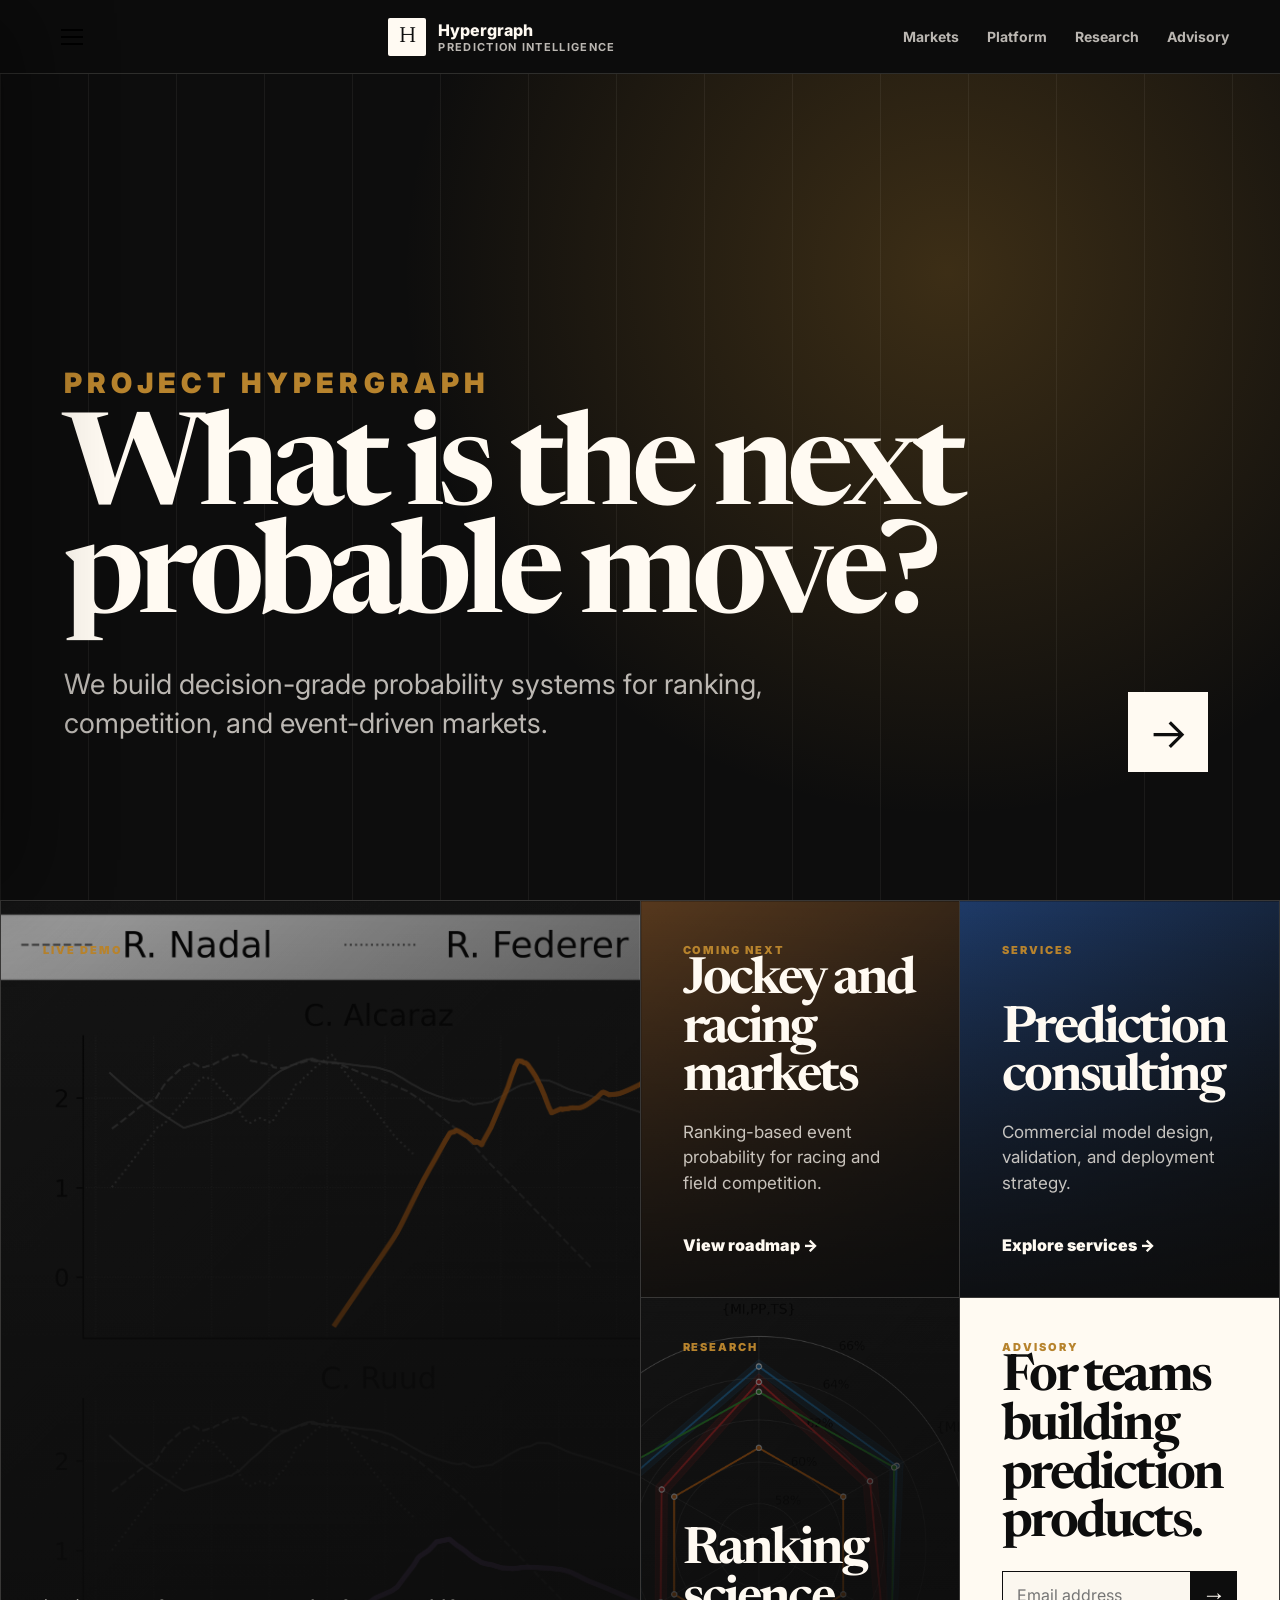
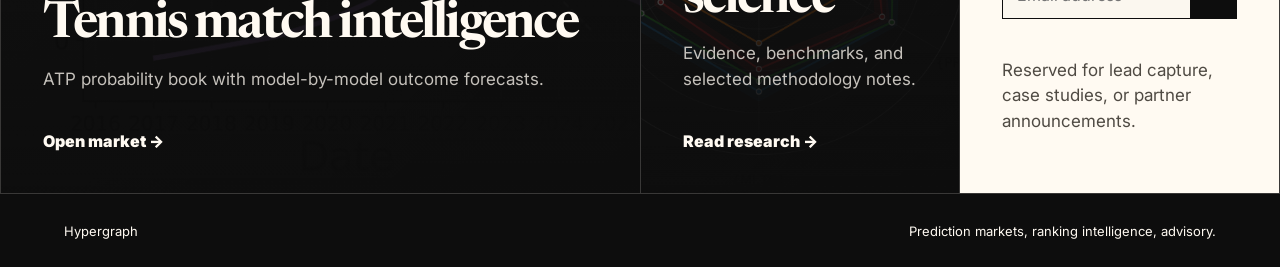
==== docs/index.html @ 3048e762 "Restructure homepage around market modules Move tennis predictions to a dedicated subpage, add a McK" ====
<!doctype html>
<html lang="en">
<head>
  <meta charset="utf-8">
  <meta name="viewport" content="width=device-width, initial-scale=1">
  <title>Hypergraph | Prediction Markets Intelligence</title>
  <meta name="description" content="Hypergraph builds probability engines for sports, markets, and advisory products.">
  <link rel="preconnect" href="https://fonts.googleapis.com">
  <link rel="preconnect" href="https://fonts.gstatic.com" crossorigin>
  <link href="https://fonts.googleapis.com/css2?family=Inter:wght@400;500;600;700;800&family=Newsreader:opsz,wght@6..72,500;6..72,650&display=swap" rel="stylesheet">
  <link rel="stylesheet" href="styles.css">
</head>
<body class="home-page">
  <header class="topbar dark">
    <button class="menu-toggle" type="button" aria-label="Open navigation" aria-controls="site-drawer" aria-expanded="false">
      <span></span><span></span><span></span>
    </button>
    <a class="brand" href="index.html" aria-label="Hypergraph home">
      <span class="brand-mark">H</span>
      <span>
        <strong>Hypergraph</strong>
        <small>Prediction intelligence</small>
      </span>
    </a>
    <nav class="topnav" aria-label="Primary">
      <a href="tennis.html">Markets</a>
      <a href="platform.html">Platform</a>
      <a href="research.html">Research</a>
      <a href="#advisory">Advisory</a>
    </nav>
  </header>

  <div class="drawer-backdrop" data-close-drawer></div>
  <aside class="site-drawer" id="site-drawer" aria-label="Navigation drawer">
    <div class="drawer-head">
      <strong>Hypergraph</strong>
      <button type="button" data-close-drawer aria-label="Close navigation">Close</button>
    </div>
    <a href="index.html">Home</a>
    <a href="tennis.html">Tennis market</a>
    <a href="platform.html">Platform</a>
    <a href="research.html">Research</a>
    <a href="#advisory">Consulting services</a>
  </aside>

  <main>
    <section class="home-hero">
      <div class="home-hero-copy">
        <p class="eyebrow">Project Hypergraph</p>
        <h1>What is the next probable move?</h1>
        <p>
          We build decision-grade probability systems for ranking, competition,
          and event-driven markets.
        </p>
      </div>
      <a class="hero-arrow" href="#markets" aria-label="Explore markets">→</a>
    </section>

    <section class="market-board" id="markets" aria-label="Prediction market modules">
      <a class="market-card large tennis-card" href="tennis.html">
        <span class="card-kicker">Live demo</span>
        <h2>Tennis match intelligence</h2>
        <p>ATP probability book with model-by-model outcome forecasts.</p>
        <span class="card-action">Open market →</span>
      </a>

      <a class="market-card jockey-card" href="platform.html">
        <span class="card-kicker">Coming next</span>
        <h2>Jockey and racing markets</h2>
        <p>Ranking-based event probability for racing and field competition.</p>
        <span class="card-action">View roadmap →</span>
      </a>

      <a class="market-card advisory-card" href="#advisory">
        <span class="card-kicker">Services</span>
        <h2>Prediction consulting</h2>
        <p>Commercial model design, validation, and deployment strategy.</p>
        <span class="card-action">Explore services →</span>
      </a>

      <a class="market-card research-card" href="research.html">
        <span class="card-kicker">Research</span>
        <h2>Ranking science</h2>
        <p>Evidence, benchmarks, and selected methodology notes.</p>
        <span class="card-action">Read research →</span>
      </a>

      <article class="market-card subscribe-card" id="advisory">
        <span class="card-kicker">Advisory</span>
        <h2>For teams building prediction products.</h2>
        <form class="subscribe-form">
          <input type="email" placeholder="Email address" aria-label="Email address">
          <button type="button">→</button>
        </form>
        <p>Reserved for lead capture, case studies, or partner announcements.</p>
      </article>
    </section>
  </main>

  <footer class="footer dark">
    <span>Hypergraph</span>
    <span>Prediction markets, ranking intelligence, advisory.</span>
  </footer>
  <script src="site.js"></script>
</body>
</html>
---- docs/styles.css ----
:root {
  --black: #0d0d0d;
  --ink: #1d1d1b;
  --body: #4f4a43;
  --muted: #777067;
  --line: rgba(13, 13, 13, 0.13);
  --paper: #f4efe7;
  --paper-2: #ebe2d5;
  --white: #fffaf2;
  --gold: #b7832d;
  --gold-dark: #7c5518;
  --green: #2c6b57;
  --blue: #1f3d6d;
  --red: #8f3f38;
  --shadow: 0 28px 90px rgba(24, 18, 12, 0.14);
}

* { box-sizing: border-box; }

html { scroll-behavior: smooth; }

body {
  margin: 0;
  color: var(--ink);
  background: var(--paper);
  font-family: Inter, system-ui, -apple-system, BlinkMacSystemFont, "Segoe UI", sans-serif;
}

a { color: inherit; text-decoration: none; }

.topbar {
  position: sticky;
  top: 0;
  z-index: 30;
  display: flex;
  align-items: center;
  justify-content: space-between;
  min-height: 74px;
  padding: 0 clamp(22px, 4vw, 72px);
  background: rgba(244, 239, 231, 0.92);
  border-bottom: 1px solid var(--line);
  backdrop-filter: blur(16px);
}

.topbar.dark {
  color: var(--white);
  background: rgba(13, 13, 13, 0.94);
  border-bottom-color: rgba(255, 250, 242, 0.14);
}

.topbar.dark .brand small,
.topbar.dark .topnav {
  color: rgba(255, 250, 242, 0.72);
}

.topbar.dark .brand-mark {
  color: var(--black);
  background: var(--white);
}

.menu-toggle {
  display: inline-grid;
  gap: 5px;
  width: 42px;
  height: 42px;
  place-content: center;
  margin-right: 8px;
  background: transparent;
  border: 0;
  cursor: pointer;
}

.menu-toggle span {
  display: block;
  width: 22px;
  height: 2px;
  background: currentColor;
}

.brand {
  display: flex;
  align-items: center;
  gap: 12px;
}

.brand-mark {
  display: grid;
  width: 38px;
  height: 38px;
  place-items: center;
  color: var(--white);
  background: var(--black);
  font-family: Newsreader, Georgia, serif;
  font-size: 22px;
  border-radius: 2px;
}

.brand strong,
.brand small {
  display: block;
}

.brand strong {
  font-weight: 800;
}

.brand small {
  color: var(--muted);
  font-size: 11px;
  font-weight: 700;
  letter-spacing: 0.12em;
  text-transform: uppercase;
}

.topnav {
  display: flex;
  gap: 28px;
  color: var(--body);
  font-size: 14px;
  font-weight: 700;
}

.topnav a {
  position: relative;
}

.topnav a::after {
  position: absolute;
  left: 0;
  right: 0;
  bottom: -8px;
  height: 2px;
  content: "";
  background: var(--black);
  opacity: 0;
  transform: scaleX(0.6);
  transition: 160ms ease;
}

.topnav a:hover::after {
  opacity: 1;
  transform: scaleX(1);
}

main,
.footer {
  margin-left: 0;
}

.drawer-backdrop {
  position: fixed;
  inset: 0;
  z-index: 38;
  background: rgba(13, 13, 13, 0.46);
  opacity: 0;
  pointer-events: none;
  transition: opacity 180ms ease;
}

.site-drawer {
  position: fixed;
  top: 0;
  left: 0;
  z-index: 39;
  width: min(420px, 88vw);
  height: 100vh;
  padding: 30px;
  color: var(--white);
  background: var(--black);
  transform: translateX(-100%);
  transition: transform 220ms ease;
  box-shadow: 30px 0 80px rgba(0, 0, 0, 0.32);
}

.drawer-open .drawer-backdrop {
  opacity: 1;
  pointer-events: auto;
}

.drawer-open .site-drawer {
  transform: translateX(0);
}

.drawer-head {
  display: flex;
  align-items: center;
  justify-content: space-between;
  margin-bottom: 42px;
}

.drawer-head button {
  color: rgba(255, 250, 242, 0.72);
  background: transparent;
  border: 0;
  font: inherit;
  cursor: pointer;
}

.site-drawer a {
  display: block;
  padding: 18px 0;
  border-top: 1px solid rgba(255, 250, 242, 0.16);
  font-family: Newsreader, Georgia, serif;
  font-size: 34px;
  line-height: 1;
  letter-spacing: -0.04em;
}

.site-drawer a:hover {
  color: var(--gold);
}

.home-page {
  background: var(--black);
}

.home-page main,
.home-page .footer {
  color: var(--white);
  background: var(--black);
}

.home-hero {
  min-height: calc(100vh - 74px);
  display: grid;
  grid-template-columns: minmax(0, 1fr) 88px;
  align-items: end;
  gap: 28px;
  padding: clamp(72px, 10vw, 150px) clamp(22px, 5vw, 84px);
  background:
    linear-gradient(90deg, rgba(255, 250, 242, 0.06) 1px, transparent 1px) 0 0 / 88px 88px,
    radial-gradient(circle at 74% 24%, rgba(183, 131, 45, 0.28), transparent 34rem),
    var(--black);
}

.home-hero h1 {
  max-width: 1060px;
  color: var(--white);
}

.home-hero p {
  max-width: 720px;
  color: rgba(255, 250, 242, 0.72);
  font-size: clamp(19px, 2.2vw, 28px);
  line-height: 1.42;
}

.home-hero .eyebrow {
  color: var(--gold);
}

.hero-arrow {
  display: grid;
  width: 80px;
  height: 80px;
  place-items: center;
  align-self: end;
  color: var(--black);
  background: var(--white);
  font-size: 42px;
  transition: transform 180ms ease, background 180ms ease;
}

.hero-arrow:hover {
  background: var(--gold);
  transform: translateY(-6px);
}

.market-board {
  display: grid;
  grid-template-columns: repeat(4, minmax(0, 1fr));
  grid-auto-rows: minmax(310px, auto);
  gap: 1px;
  padding: 1px;
  background: rgba(255, 250, 242, 0.18);
}

.market-card {
  position: relative;
  overflow: hidden;
  display: flex;
  min-height: 310px;
  flex-direction: column;
  justify-content: flex-end;
  padding: clamp(24px, 4vw, 42px);
  color: var(--white);
  background: #171717;
  transition: transform 220ms ease, filter 220ms ease;
}

.market-card::before {
  position: absolute;
  inset: 0;
  content: "";
  background:
    linear-gradient(180deg, rgba(13, 13, 13, 0.06), rgba(13, 13, 13, 0.86)),
    var(--card-image, linear-gradient(135deg, #2a2825, #0d0d0d));
  background-size: cover;
  background-position: center;
  transform: scale(1);
  transition: transform 420ms ease;
}

.market-card::after {
  position: absolute;
  inset: 18px;
  content: "";
  border: 1px solid rgba(255, 250, 242, 0);
  transition: border-color 180ms ease;
}

.market-card:hover::before {
  transform: scale(1.06);
}

.market-card:hover::after {
  border-color: rgba(255, 250, 242, 0.48);
}

.market-card > * {
  position: relative;
  z-index: 1;
}

.market-card.large {
  grid-column: span 2;
  grid-row: span 2;
}

.tennis-card {
  --card-image: linear-gradient(135deg, rgba(13, 13, 13, 0.2), rgba(13, 13, 13, 0.88)), url("assets/timeline_deep_grid_2x3.png");
}

.jockey-card {
  --card-image: linear-gradient(135deg, #5b3b1e, #101010);
}

.advisory-card {
  --card-image: linear-gradient(135deg, #1f3d6d, #0d0d0d);
}

.research-card {
  --card-image: linear-gradient(135deg, rgba(13, 13, 13, 0.35), rgba(13, 13, 13, 0.9)), url("assets/test_win_rate_radar_style2.png");
}

.subscribe-card {
  background: var(--white);
  color: var(--black);
}

.subscribe-card::before,
.subscribe-card::after {
  display: none;
}

.card-kicker {
  margin-bottom: auto;
  color: var(--gold);
  font-size: 11px;
  font-weight: 900;
  letter-spacing: 0.18em;
  text-transform: uppercase;
}

.market-card h2 {
  color: currentColor;
  font-size: clamp(34px, 4vw, 70px);
}

.market-card p {
  max-width: 520px;
  color: rgba(255, 250, 242, 0.76);
  font-size: 17px;
  line-height: 1.5;
}

.subscribe-card p {
  color: var(--body);
}

.card-action {
  margin-top: 22px;
  font-weight: 900;
}

.subscribe-form {
  display: flex;
  margin: 22px 0;
}

.subscribe-form input {
  border-color: var(--black);
}

.subscribe-form button {
  width: 56px;
  color: var(--white);
  background: var(--black);
  border: 0;
  font-size: 24px;
}

.hero,
.section,
.feature-band {
  padding: clamp(64px, 8vw, 118px) clamp(22px, 5vw, 84px);
}

.hero {
  min-height: calc(100vh - 74px);
  display: grid;
  grid-template-columns: minmax(0, 1.15fr) minmax(360px, 0.55fr);
  align-items: end;
  gap: clamp(36px, 6vw, 94px);
  background:
    linear-gradient(90deg, rgba(13, 13, 13, 0.03) 1px, transparent 1px) 0 0 / 72px 72px,
    radial-gradient(circle at 70% 20%, rgba(183, 131, 45, 0.16), transparent 32rem);
}

.eyebrow {
  margin: 0 0 18px;
  color: var(--gold-dark);
  font-size: 11px;
  font-weight: 900;
  letter-spacing: 0.18em;
  text-transform: uppercase;
}

h1,
h2 {
  margin: 0;
  color: var(--black);
  font-family: Newsreader, Georgia, serif;
  font-weight: 650;
  letter-spacing: -0.055em;
}

h1 {
  max-width: 1040px;
  font-size: clamp(60px, 10vw, 148px);
  line-height: 0.84;
}

h2 {
  max-width: 920px;
  font-size: clamp(38px, 5.4vw, 78px);
  line-height: 0.95;
}

.hero-lede,
.section-heading p,
.platform-grid p,
figcaption {
  color: var(--body);
  font-size: 17px;
  line-height: 1.6;
}

.hero-lede {
  max-width: 690px;
  margin: 30px 0 0;
  font-size: clamp(18px, 2vw, 24px);
}

.hero-metrics {
  display: grid;
  gap: 12px;
  align-self: stretch;
  align-content: end;
}

.hero-metrics article {
  padding: 26px;
  background: var(--black);
  color: var(--white);
  box-shadow: var(--shadow);
}

.hero-metrics article:nth-child(2) {
  background: #2a2825;
}

.hero-metrics article:nth-child(3) {
  background: var(--gold-dark);
}

.hero-metrics span {
  display: block;
  font-size: clamp(42px, 5vw, 74px);
  font-weight: 900;
  letter-spacing: -0.08em;
}

.hero-metrics small {
  color: rgba(255, 250, 242, 0.78);
  font-size: 12px;
  font-weight: 800;
  letter-spacing: 0.1em;
  text-transform: uppercase;
}

.feature-band {
  display: grid;
  grid-template-columns: minmax(300px, 0.8fr) 1.2fr;
  gap: 32px;
  background: var(--black);
  color: var(--white);
}

.feature-band h2,
.feature-band .eyebrow {
  color: var(--white);
}

.brief-grid {
  display: grid;
  grid-template-columns: repeat(3, 1fr);
  gap: 1px;
  background: rgba(255, 250, 242, 0.2);
}

.brief-grid article {
  min-height: 210px;
  padding: 28px;
  background: var(--black);
}

.brief-grid strong,
.brief-grid span {
  display: block;
}

.brief-grid strong {
  margin-bottom: 42px;
  font-size: 22px;
}

.brief-grid span {
  color: rgba(255, 250, 242, 0.72);
  line-height: 1.55;
}

.section-heading {
  margin-bottom: 34px;
}

.section-heading.split {
  display: grid;
  grid-template-columns: minmax(0, 1fr) minmax(280px, 0.44fr);
  gap: 34px;
  align-items: end;
}

.match-book {
  background: var(--paper);
}

.lab-controls {
  display: grid;
  grid-template-columns: minmax(260px, 1fr) 180px 230px;
  gap: 12px;
  margin-bottom: 24px;
  padding: 18px;
  background: var(--white);
  border: 1px solid var(--line);
  box-shadow: 0 18px 60px rgba(24, 18, 12, 0.08);
}

.lab-controls label {
  display: grid;
  gap: 7px;
  color: var(--muted);
  font-size: 11px;
  font-weight: 900;
  letter-spacing: 0.12em;
  text-transform: uppercase;
}

input,
select {
  width: 100%;
  height: 48px;
  padding: 0 14px;
  color: var(--ink);
  background: #fbf7ef;
  border: 1px solid var(--line);
  border-radius: 0;
  font: inherit;
}

.highlight-strip {
  display: grid;
  grid-template-columns: repeat(3, 1fr);
  gap: 14px;
  margin-bottom: 18px;
}

.highlight-card {
  min-height: 184px;
  padding: 22px;
  background: var(--black);
  color: var(--white);
}

.highlight-card small {
  color: rgba(255, 250, 242, 0.64);
}

.highlight-card h3 {
  margin: 14px 0 22px;
  font-size: 24px;
  line-height: 1.05;
}

.prediction-list {
  display: grid;
  grid-template-columns: repeat(2, minmax(0, 1fr));
  gap: 16px;
}

.match-card {
  padding: 22px;
  background: var(--white);
  border: 1px solid var(--line);
  box-shadow: 0 20px 60px rgba(24, 18, 12, 0.08);
}

.match-topline {
  display: grid;
  grid-template-columns: 1fr minmax(180px, 0.48fr);
  gap: 20px;
  margin-bottom: 22px;
}

.match-meta {
  color: var(--muted);
  font-size: 11px;
  font-weight: 900;
  letter-spacing: 0.08em;
  line-height: 1.35;
  text-transform: uppercase;
}

.players {
  display: grid;
  gap: 8px;
  margin-top: 8px;
  font-size: 24px;
  font-weight: 900;
  line-height: 1.05;
}

.winner {
  color: var(--green);
}

.model-probs {
  display: grid;
  gap: 16px;
}

.forecast-row {
  display: grid;
  grid-template-columns: 56px minmax(0, 1fr) 58px 64px;
  gap: 12px;
  align-items: center;
}

.model-name {
  color: var(--black);
  font-size: 13px;
  font-weight: 900;
}

.forecast-main {
  min-width: 0;
}

.forecast-pick {
  display: flex;
  justify-content: space-between;
  gap: 10px;
  margin-bottom: 7px;
  font-size: 12px;
  font-weight: 900;
}

.forecast-pick span:last-child {
  color: var(--muted);
}

.prob-track {
  position: relative;
  height: 18px;
  overflow: hidden;
  background: rgba(13, 13, 13, 0.09);
}

.prob-track::after {
  position: absolute;
  inset: 0;
  left: 50%;
  width: 1px;
  content: "";
  background: rgba(13, 13, 13, 0.25);
}

.prob-fill {
  display: block;
  height: 100%;
  background: var(--model-color, var(--gold));
}

.prob-value {
  color: var(--black);
  font-size: 15px;
  font-weight: 900;
  text-align: right;
}

.correctness {
  display: inline-flex;
  justify-content: center;
  padding: 7px 9px;
  color: var(--green);
  background: rgba(44, 107, 87, 0.12);
  font-size: 11px;
  font-weight: 900;
  text-transform: uppercase;
}

.correctness.miss {
  color: var(--red);
  background: rgba(143, 63, 56, 0.12);
}

.match-note {
  margin: 16px 0 0;
  color: var(--muted);
  font-size: 14px;
}

.benchmarks {
  background: var(--paper-2);
}

.model-cards {
  display: grid;
  grid-template-columns: repeat(3, 1fr);
  gap: 16px;
}

.model-card {
  min-height: 330px;
  padding: 28px;
  background: var(--white);
  border-top: 4px solid var(--model-color, var(--gold));
}

.model-card header {
  display: flex;
  align-items: flex-start;
  justify-content: space-between;
  gap: 18px;
}

.model-card h3 {
  margin: 0 0 10px;
  font-size: 28px;
  letter-spacing: -0.04em;
}

.model-card p {
  margin: 0;
  color: var(--body);
  line-height: 1.55;
}

.rank-badge {
  padding: 7px 10px;
  color: var(--white);
  background: var(--black);
  font-size: 11px;
  font-weight: 900;
}

.metric-stack {
  display: grid;
  gap: 12px;
  margin-top: 26px;
}

.metric-row {
  display: grid;
  grid-template-columns: 96px 1fr 56px;
  gap: 12px;
  align-items: center;
  color: var(--body);
  font-size: 12px;
  font-weight: 800;
}

.bar-track {
  height: 9px;
  overflow: hidden;
  background: rgba(13, 13, 13, 0.1);
}

.bar-fill {
  display: block;
  height: 100%;
  width: 0%;
  background: var(--model-color, var(--gold));
}

.platform {
  display: grid;
  grid-template-columns: minmax(280px, 0.7fr) 1.3fr;
  gap: 36px;
  background: var(--black);
  color: var(--white);
}

.platform h2,
.platform .eyebrow {
  color: var(--white);
}

.platform-grid {
  display: grid;
  grid-template-columns: repeat(3, 1fr);
  gap: 1px;
  background: rgba(255, 250, 242, 0.2);
}

.platform-grid article {
  min-height: 260px;
  padding: 28px;
  background: #171717;
}

.platform-grid span {
  color: var(--gold);
  font-weight: 900;
}

.platform-grid h3 {
  margin: 46px 0 14px;
  font-size: 25px;
}

.platform-grid p {
  color: rgba(255, 250, 242, 0.7);
}

.asset-placeholder {
  background:
    linear-gradient(135deg, rgba(255, 250, 242, 0.08), rgba(183, 131, 45, 0.18)),
    #171717 !important;
  border: 1px dashed rgba(255, 250, 242, 0.28);
}

.research-points {
  display: grid;
  grid-template-columns: repeat(3, 1fr);
  gap: 1px;
  margin: 28px 0;
  background: var(--line);
}

.research-points article {
  padding: 24px;
  background: var(--white);
}

.research-points strong,
.research-points span {
  display: block;
}

.research-points strong {
  font-size: 30px;
  letter-spacing: -0.05em;
}

.research-points span {
  margin-top: 7px;
  color: var(--muted);
  font-size: 13px;
  font-weight: 700;
}

.figure-grid {
  display: grid;
  grid-template-columns: repeat(2, 1fr);
  gap: 18px;
}

figure {
  margin: 0;
  overflow: hidden;
  background: var(--white);
  border: 1px solid var(--line);
}

figure img {
  display: block;
  width: 100%;
  aspect-ratio: 16 / 10;
  object-fit: contain;
  background: white;
}

figcaption {
  padding: 16px 20px 20px;
  font-size: 14px;
}

.footer {
  display: flex;
  justify-content: space-between;
  gap: 20px;
  padding: 28px clamp(22px, 5vw, 84px);
  color: var(--muted);
  border-top: 1px solid var(--line);
  font-size: 13px;
}

.subpage {
  display: grid;
  grid-template-columns: 220px minmax(0, 1fr);
  gap: clamp(28px, 5vw, 72px);
  min-height: calc(100vh - 74px);
  padding: clamp(64px, 8vw, 112px) clamp(22px, 5vw, 84px);
  margin-left: 0;
}

.page-sidebar {
  position: sticky;
  top: 112px;
  align-self: start;
  display: grid;
  gap: 1px;
  background: var(--line);
}

.page-sidebar a {
  padding: 16px 18px;
  background: var(--paper);
  color: var(--body);
  font-size: 12px;
  font-weight: 900;
  letter-spacing: 0.12em;
  text-transform: uppercase;
}

.page-sidebar a:hover {
  color: var(--white);
  background: var(--black);
}

.page-content {
  display: grid;
  gap: 22px;
}

.page-content > section:first-child {
  min-height: 420px;
  display: grid;
  align-content: center;
}

.subsection-card {
  padding: clamp(28px, 5vw, 56px);
  background: var(--white);
  border: 1px solid var(--line);
}

.subsection-card h2 {
  font-size: clamp(32px, 4vw, 58px);
}

.subsection-card p {
  max-width: 720px;
  color: var(--body);
  font-size: 18px;
  line-height: 1.6;
}

@media (max-width: 920px) {
  .hero,
  .home-hero,
  .feature-band,
  .section-heading.split,
  .prediction-list,
  .highlight-strip,
  .model-cards,
  .platform,
  .platform-grid,
  .brief-grid,
  .market-board,
  .research-points,
  .figure-grid {
    grid-template-columns: 1fr;
  }

  .hero {
    min-height: auto;
  }

  .lab-controls {
    grid-template-columns: 1fr;
  }

  .topnav {
    display: none;
  }

  .market-card.large {
    grid-column: auto;
    grid-row: auto;
  }

  .subpage {
    grid-template-columns: 1fr;
  }

  .page-sidebar {
    position: static;
    grid-template-columns: repeat(2, 1fr);
  }
}

@media (max-width: 620px) {
  .hero,
  .section,
  .feature-band {
    padding: 54px 18px;
  }

  h1 {
    font-size: 58px;
  }

  .match-topline,
  .forecast-row {
    grid-template-columns: 1fr;
  }

  .prob-value {
    text-align: left;
  }
}
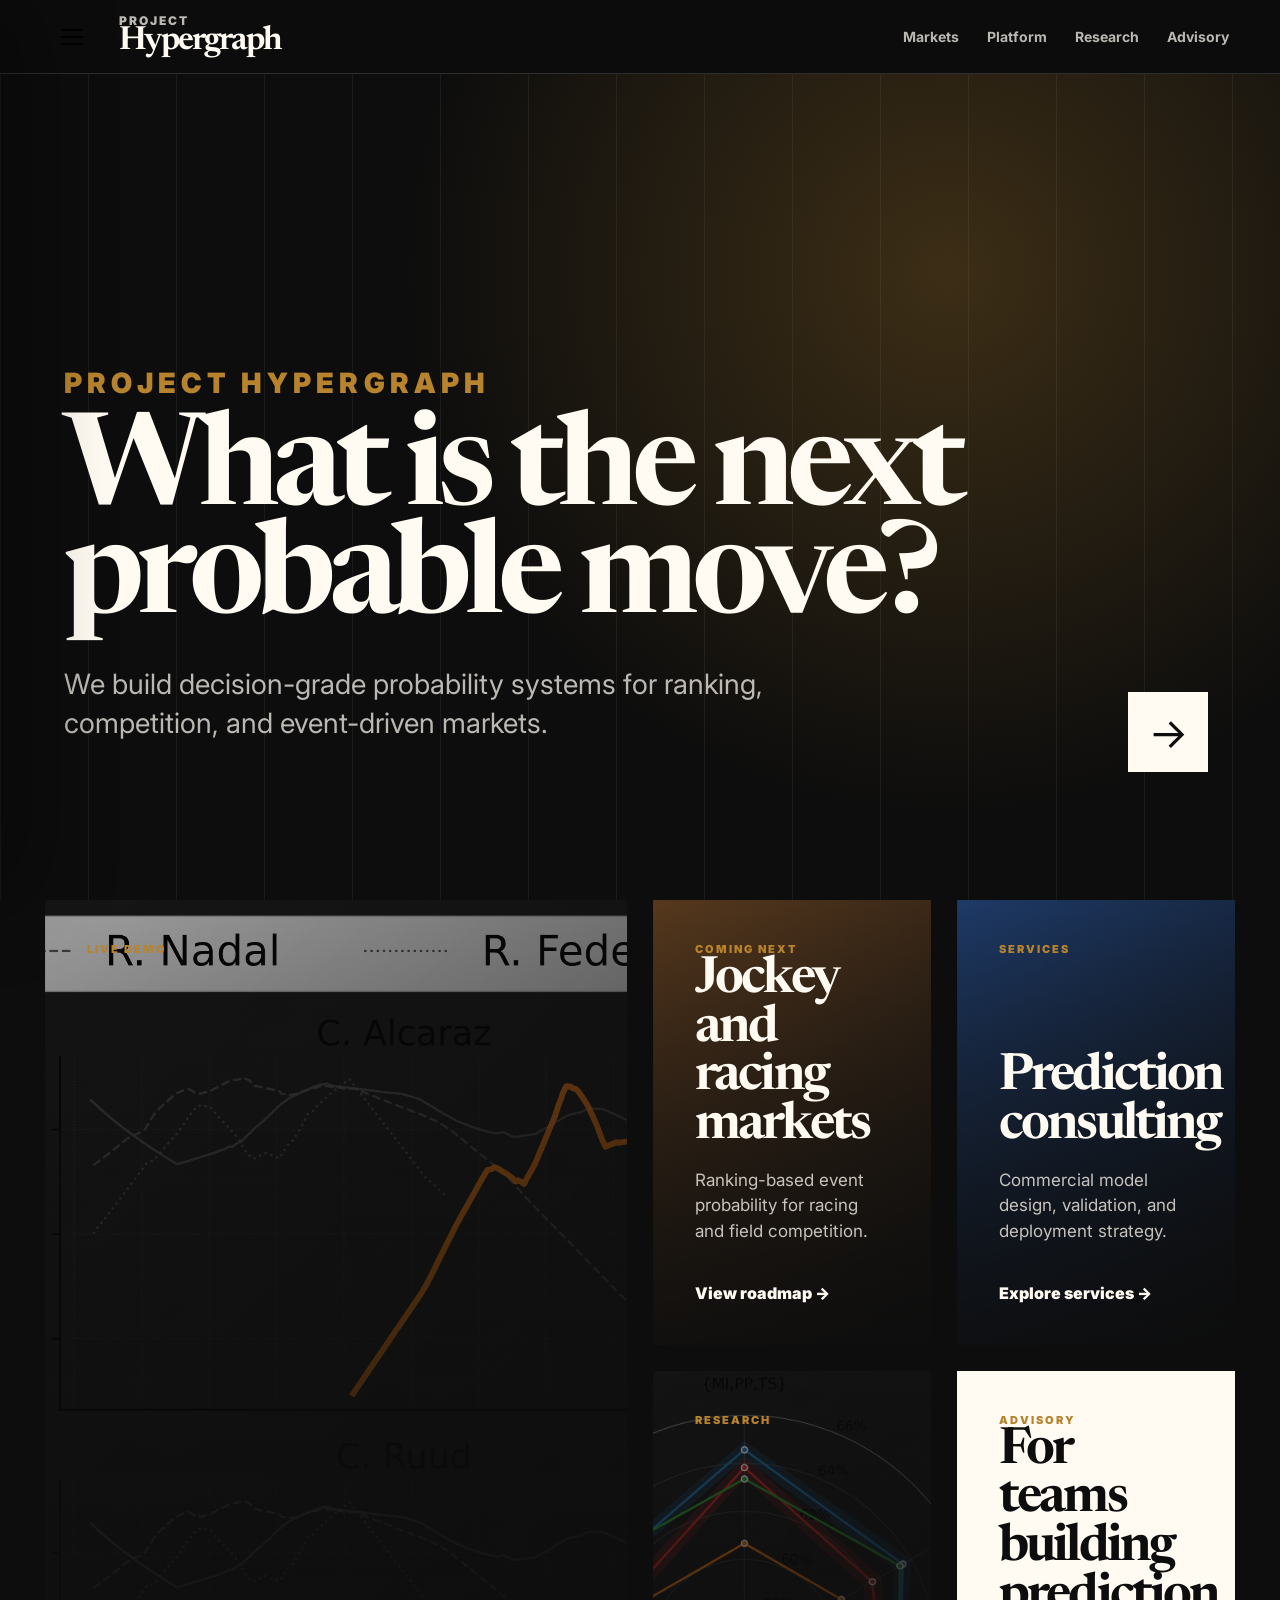
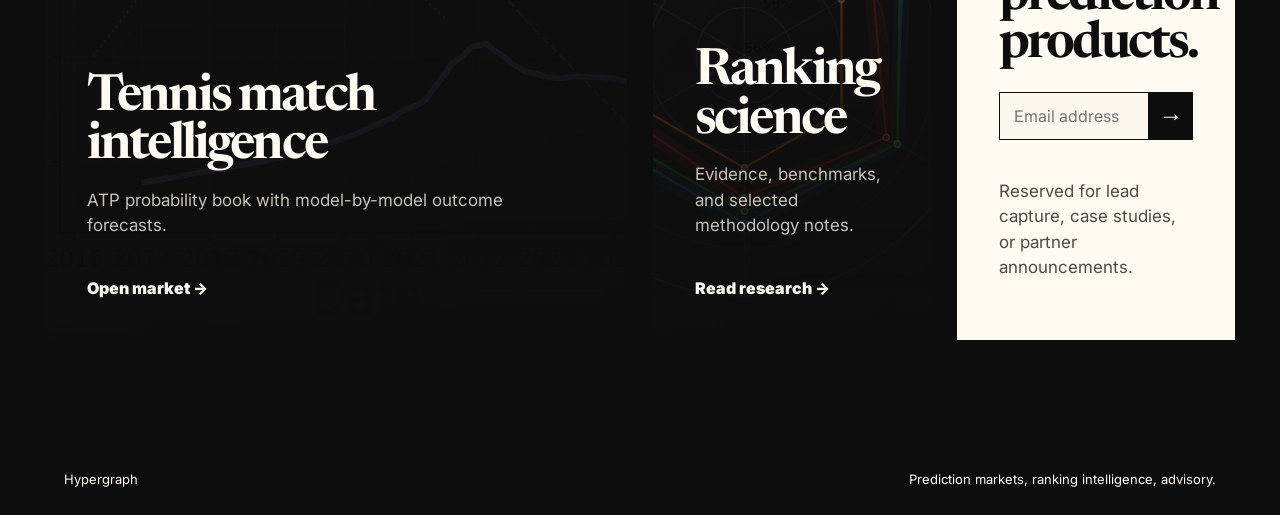
==== commit 8d8a1ee4: "Polish homepage layout and drawer Refine the Project Hypergraph wordmark, switch the drawer to a lig" ====
--- a/docs/index.html
+++ b/docs/index.html
@@ -16,10 +16,9 @@
       <span></span><span></span><span></span>
     </button>
     <a class="brand" href="index.html" aria-label="Hypergraph home">
-      <span class="brand-mark">H</span>
-      <span>
+      <span class="brand-wordmark">
+        <small>Project</small>
         <strong>Hypergraph</strong>
-        <small>Prediction intelligence</small>
       </span>
     </a>
     <nav class="topnav" aria-label="Primary">
@@ -33,7 +32,10 @@
   <div class="drawer-backdrop" data-close-drawer></div>
   <aside class="site-drawer" id="site-drawer" aria-label="Navigation drawer">
     <div class="drawer-head">
-      <strong>Hypergraph</strong>
+      <span class="brand-wordmark">
+        <small>Project</small>
+        <strong>Hypergraph</strong>
+      </span>
       <button type="button" data-close-drawer aria-label="Close navigation">Close</button>
     </div>
     <a href="index.html">Home</a>
@@ -53,7 +55,7 @@
           and event-driven markets.
         </p>
       </div>
-      <a class="hero-arrow" href="#markets" aria-label="Explore markets">→</a>
+      <a class="hero-arrow" href="#markets" aria-label="Explore markets">&rarr;</a>
     </section>
 
     <section class="market-board" id="markets" aria-label="Prediction market modules">
@@ -61,28 +63,28 @@
         <span class="card-kicker">Live demo</span>
         <h2>Tennis match intelligence</h2>
         <p>ATP probability book with model-by-model outcome forecasts.</p>
-        <span class="card-action">Open market →</span>
+        <span class="card-action">Open market &rarr;</span>
       </a>
 
       <a class="market-card jockey-card" href="platform.html">
         <span class="card-kicker">Coming next</span>
         <h2>Jockey and racing markets</h2>
         <p>Ranking-based event probability for racing and field competition.</p>
-        <span class="card-action">View roadmap →</span>
+        <span class="card-action">View roadmap &rarr;</span>
       </a>
 
       <a class="market-card advisory-card" href="#advisory">
         <span class="card-kicker">Services</span>
         <h2>Prediction consulting</h2>
         <p>Commercial model design, validation, and deployment strategy.</p>
-        <span class="card-action">Explore services →</span>
+        <span class="card-action">Explore services &rarr;</span>
       </a>
 
       <a class="market-card research-card" href="research.html">
         <span class="card-kicker">Research</span>
         <h2>Ranking science</h2>
         <p>Evidence, benchmarks, and selected methodology notes.</p>
-        <span class="card-action">Read research →</span>
+        <span class="card-action">Read research &rarr;</span>
       </a>
 
       <article class="market-card subscribe-card" id="advisory">
@@ -90,7 +92,7 @@
         <h2>For teams building prediction products.</h2>
         <form class="subscribe-form">
           <input type="email" placeholder="Email address" aria-label="Email address">
-          <button type="button">→</button>
+          <button type="button">&rarr;</button>
         </form>
         <p>Reserved for lead capture, case studies, or partner announcements.</p>
       </article>
--- a/docs/styles.css
+++ b/docs/styles.css
@@ -34,7 +34,8 @@
   z-index: 30;
   display: flex;
   align-items: center;
-  justify-content: space-between;
+  justify-content: flex-start;
+  gap: 18px;
   min-height: 74px;
   padding: 0 clamp(22px, 4vw, 72px);
   background: rgba(244, 239, 231, 0.92);
@@ -48,14 +49,13 @@
   border-bottom-color: rgba(255, 250, 242, 0.14);
 }
 
-.topbar.dark .brand small,
+.topbar.dark .brand-wordmark small,
 .topbar.dark .topnav {
   color: rgba(255, 250, 242, 0.72);
 }
 
-.topbar.dark .brand-mark {
-  color: var(--black);
-  background: var(--white);
+.topbar.dark .brand-wordmark strong {
+  color: var(--white);
 }
 
 .menu-toggle {
@@ -83,38 +83,38 @@
   gap: 12px;
 }
 
-.brand-mark {
-  display: grid;
-  width: 38px;
-  height: 38px;
-  place-items: center;
-  color: var(--white);
-  background: var(--black);
+.brand-wordmark {
+  display: grid;
+  gap: 0;
+  line-height: 0.9;
+  text-align: left;
+}
+
+.brand-wordmark strong,
+.brand-wordmark small {
+  display: block;
+}
+
+.brand-wordmark strong {
+  color: var(--black);
   font-family: Newsreader, Georgia, serif;
-  font-size: 22px;
-  border-radius: 2px;
-}
-
-.brand strong,
-.brand small {
-  display: block;
-}
-
-.brand strong {
-  font-weight: 800;
-}
-
-.brand small {
+  font-size: clamp(28px, 2.6vw, 39px);
+  font-weight: 650;
+  letter-spacing: -0.055em;
+}
+
+.brand-wordmark small {
   color: var(--muted);
-  font-size: 11px;
-  font-weight: 700;
-  letter-spacing: 0.12em;
+  font-size: 12px;
+  font-weight: 900;
+  letter-spacing: 0.16em;
   text-transform: uppercase;
 }
 
 .topnav {
   display: flex;
   gap: 28px;
+  margin-left: auto;
   color: var(--body);
   font-size: 14px;
   font-weight: 700;
@@ -164,9 +164,9 @@
   z-index: 39;
   width: min(420px, 88vw);
   height: 100vh;
-  padding: 30px;
-  color: var(--white);
-  background: var(--black);
+  padding: 32px;
+  color: var(--black);
+  background: #fbf7ef;
   transform: translateX(-100%);
   transition: transform 220ms ease;
   box-shadow: 30px 0 80px rgba(0, 0, 0, 0.32);
@@ -189,7 +189,7 @@
 }
 
 .drawer-head button {
-  color: rgba(255, 250, 242, 0.72);
+  color: var(--body);
   background: transparent;
   border: 0;
   font: inherit;
@@ -199,7 +199,7 @@
 .site-drawer a {
   display: block;
   padding: 18px 0;
-  border-top: 1px solid rgba(255, 250, 242, 0.16);
+  border-top: 1px solid rgba(13, 13, 13, 0.14);
   font-family: Newsreader, Georgia, serif;
   font-size: 34px;
   line-height: 1;
@@ -207,7 +207,7 @@
 }
 
 .site-drawer a:hover {
-  color: var(--gold);
+  color: var(--gold-dark);
 }
 
 .home-page {
@@ -221,12 +221,14 @@
 }
 
 .home-hero {
+  width: min(100%, 1440px);
   min-height: calc(100vh - 74px);
   display: grid;
   grid-template-columns: minmax(0, 1fr) 88px;
   align-items: end;
   gap: 28px;
   padding: clamp(72px, 10vw, 150px) clamp(22px, 5vw, 84px);
+  margin-inline: auto;
   background:
     linear-gradient(90deg, rgba(255, 250, 242, 0.06) 1px, transparent 1px) 0 0 / 88px 88px,
     radial-gradient(circle at 74% 24%, rgba(183, 131, 45, 0.28), transparent 34rem),
@@ -267,12 +269,14 @@
 }
 
 .market-board {
+  width: min(calc(100% - clamp(36px, 7vw, 128px)), 1320px);
   display: grid;
   grid-template-columns: repeat(4, minmax(0, 1fr));
   grid-auto-rows: minmax(310px, auto);
-  gap: 1px;
-  padding: 1px;
-  background: rgba(255, 250, 242, 0.18);
+  gap: clamp(16px, 2vw, 28px);
+  padding: 0 0 clamp(72px, 8vw, 128px);
+  margin: 0 auto;
+  background: transparent;
 }
 
 .market-card {
@@ -313,6 +317,10 @@
   transform: scale(1.06);
 }
 
+.market-card:hover {
+  transform: translateY(-4px);
+}
+
 .market-card:hover::after {
   border-color: rgba(255, 250, 242, 0.48);
 }
@@ -403,7 +411,9 @@
 .hero,
 .section,
 .feature-band {
+  width: min(100%, 1440px);
   padding: clamp(64px, 8vw, 118px) clamp(22px, 5vw, 84px);
+  margin-inline: auto;
 }
 
 .hero {
@@ -932,7 +942,8 @@
   gap: clamp(28px, 5vw, 72px);
   min-height: calc(100vh - 74px);
   padding: clamp(64px, 8vw, 112px) clamp(22px, 5vw, 84px);
-  margin-left: 0;
+  width: min(100%, 1320px);
+  margin: 0 auto;
 }
 
 .page-sidebar {
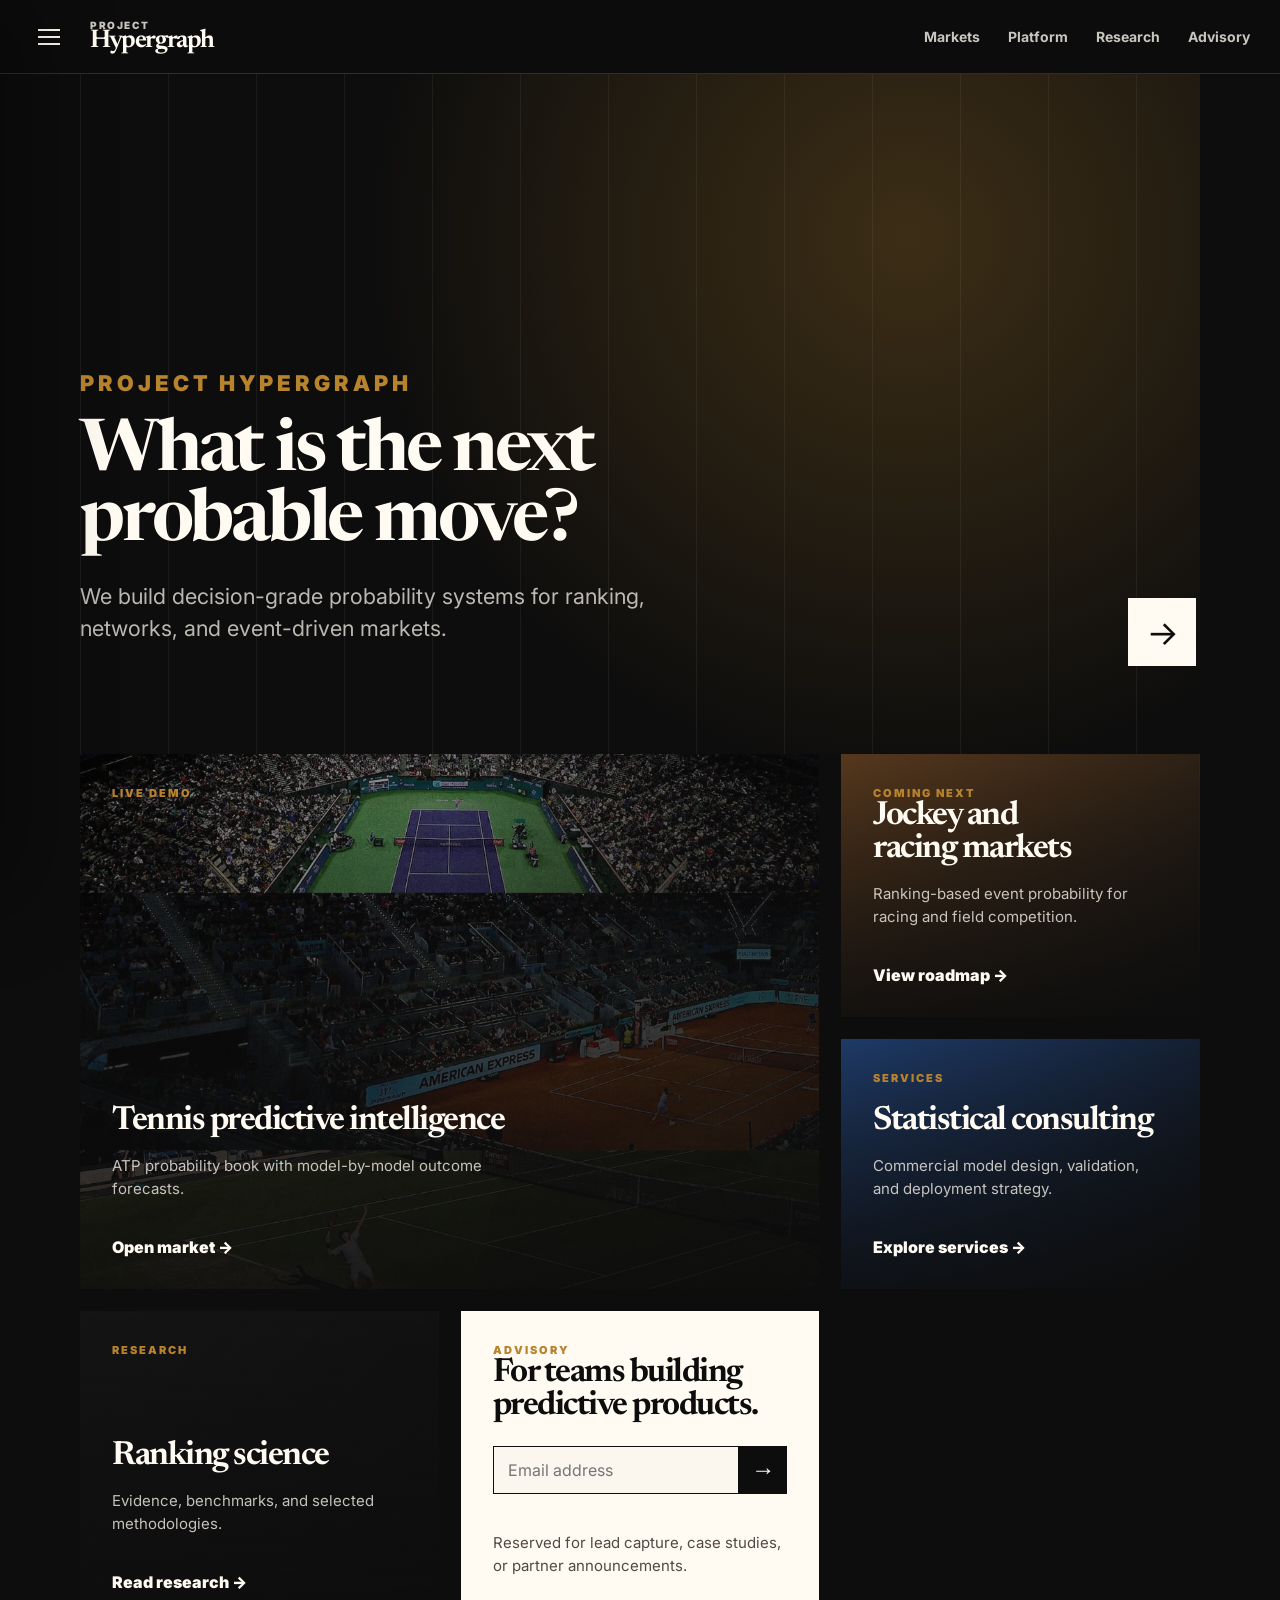
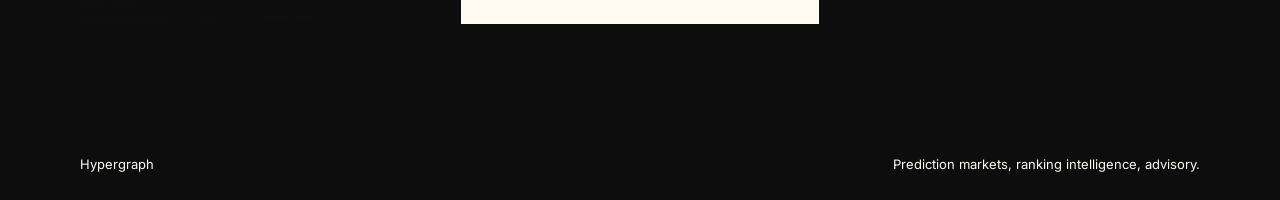
==== commit 527defe1: "Update homepage market imagery Co-authored-by: Copilot <223556219+Copilot@users.noreply.github.com>" ====
--- a/docs/index.html
+++ b/docs/index.html
@@ -51,7 +51,7 @@
         <p class="eyebrow">Project Hypergraph</p>
         <h1>What is the next probable move?</h1>
         <p>
-          We build decision-grade probability systems for ranking, competition,
+          We build decision-grade probability systems for ranking, networks,
           and event-driven markets.
         </p>
       </div>
@@ -61,7 +61,7 @@
     <section class="market-board" id="markets" aria-label="Prediction market modules">
       <a class="market-card large tennis-card" href="tennis.html">
         <span class="card-kicker">Live demo</span>
-        <h2>Tennis match intelligence</h2>
+        <h2>Tennis predictive intelligence</h2>
         <p>ATP probability book with model-by-model outcome forecasts.</p>
         <span class="card-action">Open market &rarr;</span>
       </a>
@@ -75,7 +75,7 @@
 
       <a class="market-card advisory-card" href="#advisory">
         <span class="card-kicker">Services</span>
-        <h2>Prediction consulting</h2>
+        <h2>Statistical consulting</h2>
         <p>Commercial model design, validation, and deployment strategy.</p>
         <span class="card-action">Explore services &rarr;</span>
       </a>
@@ -83,13 +83,13 @@
       <a class="market-card research-card" href="research.html">
         <span class="card-kicker">Research</span>
         <h2>Ranking science</h2>
-        <p>Evidence, benchmarks, and selected methodology notes.</p>
+        <p>Evidence, benchmarks, and selected methodologies.</p>
         <span class="card-action">Read research &rarr;</span>
       </a>
 
       <article class="market-card subscribe-card" id="advisory">
         <span class="card-kicker">Advisory</span>
-        <h2>For teams building prediction products.</h2>
+        <h2>For teams building predictive products.</h2>
         <form class="subscribe-form">
           <input type="email" placeholder="Email address" aria-label="Email address">
           <button type="button">&rarr;</button>
--- a/docs/styles.css
+++ b/docs/styles.css
@@ -35,9 +35,9 @@
   display: flex;
   align-items: center;
   justify-content: flex-start;
-  gap: 18px;
+  gap: 16px;
   min-height: 74px;
-  padding: 0 clamp(22px, 4vw, 72px);
+  padding: 0 30px;
   background: rgba(244, 239, 231, 0.92);
   border-bottom: 1px solid var(--line);
   backdrop-filter: blur(16px);
@@ -51,20 +51,24 @@
 
 .topbar.dark .brand-wordmark small,
 .topbar.dark .topnav {
-  color: rgba(255, 250, 242, 0.72);
+  color: rgba(255, 250, 242, 0.78);
 }
 
 .topbar.dark .brand-wordmark strong {
   color: var(--white);
+}
+
+.topbar.dark .menu-toggle span {
+  background: var(--white);
 }
 
 .menu-toggle {
   display: inline-grid;
   gap: 5px;
-  width: 42px;
+  width: 38px;
   height: 42px;
   place-content: center;
-  margin-right: 8px;
+  margin-right: 6px;
   background: transparent;
   border: 0;
   cursor: pointer;
@@ -86,7 +90,7 @@
 .brand-wordmark {
   display: grid;
   gap: 0;
-  line-height: 0.9;
+  line-height: 0.88;
   text-align: left;
 }
 
@@ -98,14 +102,14 @@
 .brand-wordmark strong {
   color: var(--black);
   font-family: Newsreader, Georgia, serif;
-  font-size: clamp(28px, 2.6vw, 39px);
+  font-size: clamp(25px, 2vw, 31px);
   font-weight: 650;
   letter-spacing: -0.055em;
 }
 
 .brand-wordmark small {
   color: var(--muted);
-  font-size: 12px;
+  font-size: 10px;
   font-weight: 900;
   letter-spacing: 0.16em;
   text-transform: uppercase;
@@ -201,8 +205,8 @@
   padding: 18px 0;
   border-top: 1px solid rgba(13, 13, 13, 0.14);
   font-family: Newsreader, Georgia, serif;
-  font-size: 34px;
-  line-height: 1;
+  font-size: clamp(27px, 7vw, 32px);
+  line-height: 1.04;
   letter-spacing: -0.04em;
 }
 
@@ -220,14 +224,26 @@
   background: var(--black);
 }
 
+.home-page main {
+  width: min(calc(100% - 96px), 1120px);
+  margin: 0 auto;
+}
+
+.home-page .footer {
+  width: min(calc(100% - 96px), 1120px);
+  padding-right: 0;
+  padding-left: 0;
+  margin: 0 auto;
+}
+
 .home-hero {
-  width: min(100%, 1440px);
-  min-height: calc(100vh - 74px);
-  display: grid;
-  grid-template-columns: minmax(0, 1fr) 88px;
+  width: 100%;
+  min-height: min(680px, calc(100vh - 74px));
+  display: grid;
+  grid-template-columns: minmax(0, 1fr) 72px;
   align-items: end;
   gap: 28px;
-  padding: clamp(72px, 10vw, 150px) clamp(22px, 5vw, 84px);
+  padding: clamp(64px, 9vw, 112px) 0 clamp(50px, 7vw, 88px);
   margin-inline: auto;
   background:
     linear-gradient(90deg, rgba(255, 250, 242, 0.06) 1px, transparent 1px) 0 0 / 88px 88px,
@@ -236,15 +252,15 @@
 }
 
 .home-hero h1 {
-  max-width: 1060px;
+  max-width: 780px;
   color: var(--white);
 }
 
 .home-hero p {
-  max-width: 720px;
+  max-width: 590px;
   color: rgba(255, 250, 242, 0.72);
-  font-size: clamp(19px, 2.2vw, 28px);
-  line-height: 1.42;
+  font-size: clamp(17px, 1.7vw, 22px);
+  line-height: 1.48;
 }
 
 .home-hero .eyebrow {
@@ -253,13 +269,13 @@
 
 .hero-arrow {
   display: grid;
-  width: 80px;
-  height: 80px;
+  width: 68px;
+  height: 68px;
   place-items: center;
   align-self: end;
   color: var(--black);
   background: var(--white);
-  font-size: 42px;
+  font-size: 34px;
   transition: transform 180ms ease, background 180ms ease;
 }
 
@@ -269,11 +285,11 @@
 }
 
 .market-board {
-  width: min(calc(100% - clamp(36px, 7vw, 128px)), 1320px);
-  display: grid;
-  grid-template-columns: repeat(4, minmax(0, 1fr));
-  grid-auto-rows: minmax(310px, auto);
-  gap: clamp(16px, 2vw, 28px);
+  width: 100%;
+  display: grid;
+  grid-template-columns: repeat(3, minmax(0, 1fr));
+  grid-auto-rows: minmax(250px, auto);
+  gap: 22px;
   padding: 0 0 clamp(72px, 8vw, 128px);
   margin: 0 auto;
   background: transparent;
@@ -283,10 +299,10 @@
   position: relative;
   overflow: hidden;
   display: flex;
-  min-height: 310px;
+  min-height: 250px;
   flex-direction: column;
   justify-content: flex-end;
-  padding: clamp(24px, 4vw, 42px);
+  padding: clamp(22px, 2.6vw, 32px);
   color: var(--white);
   background: #171717;
   transition: transform 220ms ease, filter 220ms ease;
@@ -336,7 +352,7 @@
 }
 
 .tennis-card {
-  --card-image: linear-gradient(135deg, rgba(13, 13, 13, 0.2), rgba(13, 13, 13, 0.88)), url("assets/timeline_deep_grid_2x3.png");
+  --card-image: linear-gradient(135deg, rgba(13, 13, 13, 0.18), rgba(13, 13, 13, 0.82)), url("assets/atp_teaser.png");
 }
 
 .jockey-card {
@@ -348,7 +364,7 @@
 }
 
 .research-card {
-  --card-image: linear-gradient(135deg, rgba(13, 13, 13, 0.35), rgba(13, 13, 13, 0.9)), url("assets/test_win_rate_radar_style2.png");
+  --card-image: linear-gradient(135deg, rgba(13, 13, 13, 0.22), rgba(13, 13, 13, 0.84)), url("assets/hypergraph_transparent.png");
 }
 
 .subscribe-card {
@@ -372,14 +388,15 @@
 
 .market-card h2 {
   color: currentColor;
-  font-size: clamp(34px, 4vw, 70px);
+  font-size: clamp(26px, 2.6vw, 42px);
+  line-height: 1;
 }
 
 .market-card p {
-  max-width: 520px;
+  max-width: 430px;
   color: rgba(255, 250, 242, 0.76);
-  font-size: 17px;
-  line-height: 1.5;
+  font-size: 15px;
+  line-height: 1.55;
 }
 
 .subscribe-card p {
@@ -411,15 +428,15 @@
 .hero,
 .section,
 .feature-band {
-  width: min(100%, 1440px);
-  padding: clamp(64px, 8vw, 118px) clamp(22px, 5vw, 84px);
+  width: min(calc(100% - 96px), 1120px);
+  padding: clamp(56px, 7vw, 92px) 0;
   margin-inline: auto;
 }
 
 .hero {
-  min-height: calc(100vh - 74px);
-  display: grid;
-  grid-template-columns: minmax(0, 1.15fr) minmax(360px, 0.55fr);
+  min-height: min(760px, calc(100vh - 74px));
+  display: grid;
+  grid-template-columns: minmax(0, 1.1fr) minmax(320px, 0.55fr);
   align-items: end;
   gap: clamp(36px, 6vw, 94px);
   background:
@@ -442,19 +459,21 @@
   color: var(--black);
   font-family: Newsreader, Georgia, serif;
   font-weight: 650;
-  letter-spacing: -0.055em;
+  letter-spacing: -0.045em;
+  overflow-wrap: break-word;
+  text-wrap: balance;
 }
 
 h1 {
-  max-width: 1040px;
-  font-size: clamp(60px, 10vw, 148px);
-  line-height: 0.84;
+  max-width: 900px;
+  font-size: clamp(40px, 5.6vw, 78px);
+  line-height: 0.98;
 }
 
 h2 {
-  max-width: 920px;
-  font-size: clamp(38px, 5.4vw, 78px);
-  line-height: 0.95;
+  max-width: 800px;
+  font-size: clamp(28px, 3.5vw, 48px);
+  line-height: 1.04;
 }
 
 .hero-lede,
@@ -467,9 +486,9 @@
 }
 
 .hero-lede {
-  max-width: 690px;
-  margin: 30px 0 0;
-  font-size: clamp(18px, 2vw, 24px);
+  max-width: 620px;
+  margin: 24px 0 0;
+  font-size: clamp(17px, 1.6vw, 21px);
 }
 
 .hero-metrics {
@@ -496,7 +515,7 @@
 
 .hero-metrics span {
   display: block;
-  font-size: clamp(42px, 5vw, 74px);
+  font-size: clamp(34px, 3.6vw, 54px);
   font-weight: 900;
   letter-spacing: -0.08em;
 }
@@ -511,8 +530,9 @@
 
 .feature-band {
   display: grid;
-  grid-template-columns: minmax(300px, 0.8fr) 1.2fr;
-  gap: 32px;
+  grid-template-columns: minmax(280px, 0.76fr) minmax(0, 1.24fr);
+  gap: clamp(28px, 4vw, 48px);
+  padding: clamp(48px, 6vw, 76px) clamp(28px, 4vw, 52px);
   background: var(--black);
   color: var(--white);
 }
@@ -520,6 +540,13 @@
 .feature-band h2,
 .feature-band .eyebrow {
   color: var(--white);
+}
+
+.feature-band h2,
+.platform h2 {
+  max-width: 430px;
+  font-size: clamp(27px, 3vw, 40px);
+  line-height: 1.06;
 }
 
 .brief-grid {
@@ -530,8 +557,8 @@
 }
 
 .brief-grid article {
-  min-height: 210px;
-  padding: 28px;
+  min-height: 190px;
+  padding: 24px;
   background: var(--black);
 }
 
@@ -541,17 +568,19 @@
 }
 
 .brief-grid strong {
-  margin-bottom: 42px;
-  font-size: 22px;
+  margin-bottom: 26px;
+  font-size: 18px;
+  line-height: 1.15;
 }
 
 .brief-grid span {
   color: rgba(255, 250, 242, 0.72);
+  font-size: 14px;
   line-height: 1.55;
 }
 
 .section-heading {
-  margin-bottom: 34px;
+  margin-bottom: 28px;
 }
 
 .section-heading.split {
@@ -618,8 +647,8 @@
 
 .highlight-card h3 {
   margin: 14px 0 22px;
-  font-size: 24px;
-  line-height: 1.05;
+  font-size: 21px;
+  line-height: 1.12;
 }
 
 .prediction-list {
@@ -655,7 +684,7 @@
   display: grid;
   gap: 8px;
   margin-top: 8px;
-  font-size: 24px;
+  font-size: 21px;
   font-weight: 900;
   line-height: 1.05;
 }
@@ -761,8 +790,8 @@
 }
 
 .model-card {
-  min-height: 330px;
-  padding: 28px;
+  min-height: 300px;
+  padding: 24px;
   background: var(--white);
   border-top: 4px solid var(--model-color, var(--gold));
 }
@@ -776,7 +805,7 @@
 
 .model-card h3 {
   margin: 0 0 10px;
-  font-size: 28px;
+  font-size: 23px;
   letter-spacing: -0.04em;
 }
 
@@ -826,7 +855,8 @@
 .platform {
   display: grid;
   grid-template-columns: minmax(280px, 0.7fr) 1.3fr;
-  gap: 36px;
+  gap: clamp(28px, 4vw, 44px);
+  padding: clamp(48px, 6vw, 76px) clamp(28px, 4vw, 52px);
   background: var(--black);
   color: var(--white);
 }
@@ -844,8 +874,8 @@
 }
 
 .platform-grid article {
-  min-height: 260px;
-  padding: 28px;
+  min-height: 230px;
+  padding: 24px;
   background: #171717;
 }
 
@@ -855,8 +885,8 @@
 }
 
 .platform-grid h3 {
-  margin: 46px 0 14px;
-  font-size: 25px;
+  margin: 36px 0 12px;
+  font-size: 22px;
 }
 
 .platform-grid p {
@@ -889,7 +919,7 @@
 }
 
 .research-points strong {
-  font-size: 30px;
+  font-size: 25px;
   letter-spacing: -0.05em;
 }
 
@@ -939,10 +969,10 @@
 .subpage {
   display: grid;
   grid-template-columns: 220px minmax(0, 1fr);
-  gap: clamp(28px, 5vw, 72px);
+  gap: clamp(26px, 4vw, 56px);
   min-height: calc(100vh - 74px);
-  padding: clamp(64px, 8vw, 112px) clamp(22px, 5vw, 84px);
-  width: min(100%, 1320px);
+  padding: clamp(56px, 7vw, 92px) 0;
+  width: min(calc(100% - 96px), 1120px);
   margin: 0 auto;
 }
 
@@ -976,26 +1006,26 @@
 }
 
 .page-content > section:first-child {
-  min-height: 420px;
+  min-height: 340px;
   display: grid;
   align-content: center;
 }
 
 .subsection-card {
-  padding: clamp(28px, 5vw, 56px);
+  padding: clamp(26px, 4vw, 44px);
   background: var(--white);
   border: 1px solid var(--line);
 }
 
 .subsection-card h2 {
-  font-size: clamp(32px, 4vw, 58px);
+  font-size: clamp(26px, 3vw, 40px);
 }
 
 .subsection-card p {
-  max-width: 720px;
+  max-width: 660px;
   color: var(--body);
-  font-size: 18px;
-  line-height: 1.6;
+  font-size: 16px;
+  line-height: 1.62;
 }
 
 @media (max-width: 920px) {
@@ -1032,6 +1062,15 @@
     grid-row: auto;
   }
 
+  .home-page main,
+  .home-page .footer,
+  .hero,
+  .section,
+  .feature-band,
+  .subpage {
+    width: min(calc(100% - 48px), 1180px);
+  }
+
   .subpage {
     grid-template-columns: 1fr;
   }
@@ -1043,10 +1082,27 @@
 }
 
 @media (max-width: 620px) {
+  .topbar {
+    padding: 0 18px;
+  }
+
+  .home-page main,
+  .home-page .footer,
+  .hero,
+  .section,
+  .feature-band,
+  .subpage {
+    width: min(calc(100% - 32px), 1180px);
+  }
+
+  .home-hero {
+    padding: 54px 0;
+  }
+
   .hero,
   .section,
   .feature-band {
-    padding: 54px 18px;
+    padding: 54px 0;
   }
 
   h1 {
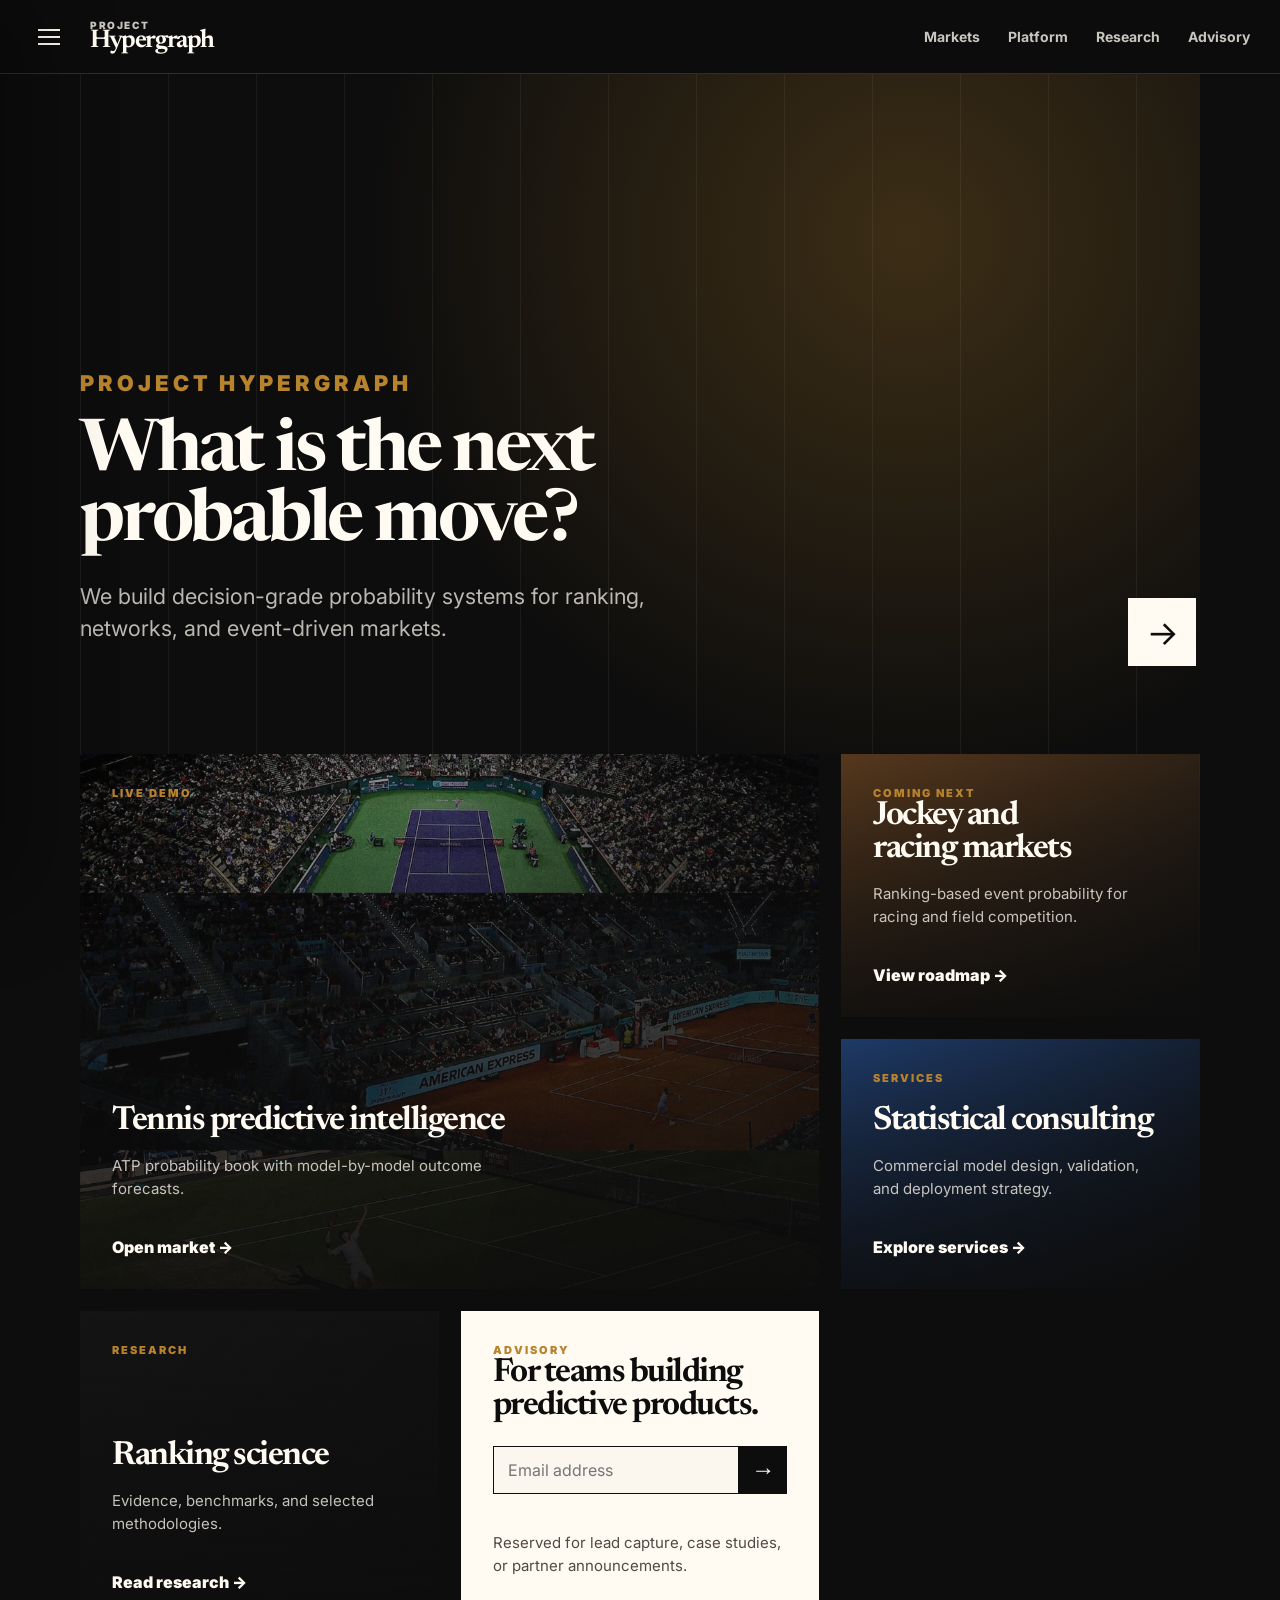
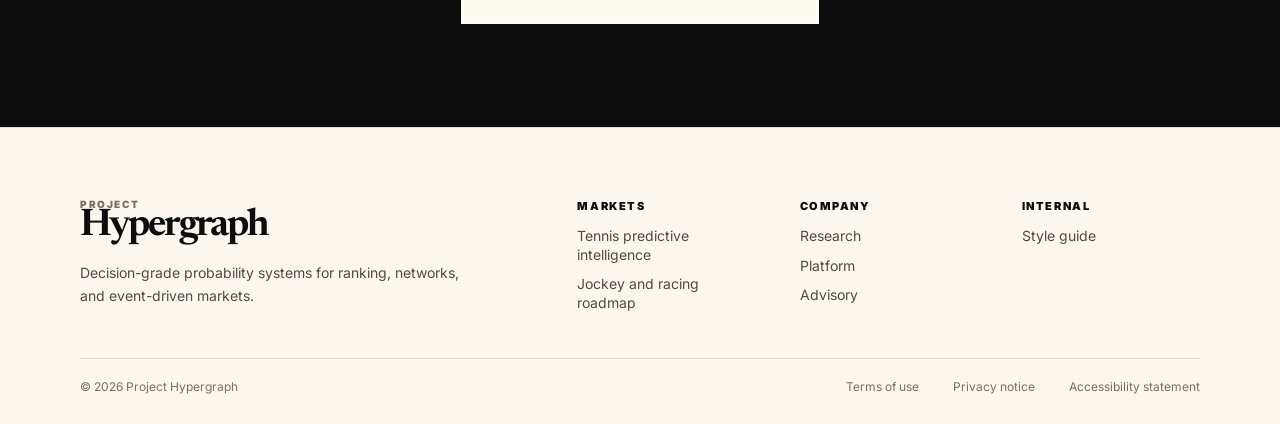
==== commit 4e9cac74: "Add restrained global footer Co-authored-by: Copilot <223556219+Copilot@users.noreply.github.com>" ====
--- a/docs/index.html
+++ b/docs/index.html
@@ -99,9 +99,36 @@
     </section>
   </main>
 
-  <footer class="footer dark">
-    <span>Hypergraph</span>
-    <span>Prediction markets, ranking intelligence, advisory.</span>
+  <footer class="site-footer">
+    <div class="footer-inner">
+      <div class="footer-brand">
+        <span class="footer-wordmark"><small>Project</small><strong>Hypergraph</strong></span>
+        <p>Decision-grade probability systems for ranking, networks, and event-driven markets.</p>
+      </div>
+      <nav class="footer-links" aria-label="Footer">
+        <section>
+          <h2>Markets</h2>
+          <a href="tennis.html">Tennis predictive intelligence</a>
+          <a href="platform.html">Jockey and racing roadmap</a>
+        </section>
+        <section>
+          <h2>Company</h2>
+          <a href="research.html">Research</a>
+          <a href="platform.html">Platform</a>
+          <a href="#advisory">Advisory</a>
+        </section>
+        <section>
+          <h2>Internal</h2>
+          <a href="style-guide.html">Style guide</a>
+        </section>
+      </nav>
+    </div>
+    <div class="footer-bottom">
+      <span>&copy; 2026 Project Hypergraph</span>
+      <span>Terms of use</span>
+      <span>Privacy notice</span>
+      <span>Accessibility statement</span>
+    </div>
   </footer>
   <script src="site.js"></script>
 </body>
--- a/docs/styles.css
+++ b/docs/styles.css
@@ -20,6 +20,9 @@
 html { scroll-behavior: smooth; }
 
 body {
+  min-height: 100vh;
+  display: flex;
+  flex-direction: column;
   margin: 0;
   color: var(--ink);
   background: var(--paper);
@@ -151,6 +154,14 @@
   margin-left: 0;
 }
 
+main {
+  flex: 1 0 auto;
+}
+
+.site-footer {
+  flex-shrink: 0;
+}
+
 .drawer-backdrop {
   position: fixed;
   inset: 0;
@@ -966,6 +977,97 @@
   font-size: 13px;
 }
 
+.site-footer {
+  color: var(--body);
+  background: #fbf7ef;
+  border-top: 1px solid rgba(13, 13, 13, 0.1);
+}
+
+.footer-inner {
+  width: min(calc(100% - 96px), 1120px);
+  display: grid;
+  grid-template-columns: minmax(280px, 0.95fr) minmax(0, 1.45fr);
+  gap: clamp(42px, 7vw, 92px);
+  padding: clamp(46px, 6vw, 72px) 0 34px;
+  margin: 0 auto;
+}
+
+.footer-brand p {
+  max-width: 390px;
+  margin: 18px 0 0;
+  color: var(--body);
+  font-size: 14px;
+  line-height: 1.65;
+}
+
+.footer-wordmark {
+  display: grid;
+  line-height: 0.9;
+}
+
+.footer-wordmark small {
+  color: var(--muted);
+  font-size: 10px;
+  font-weight: 900;
+  letter-spacing: 0.16em;
+  text-transform: uppercase;
+}
+
+.footer-wordmark strong {
+  color: var(--black);
+  font-family: Newsreader, Georgia, serif;
+  font-size: clamp(28px, 3vw, 38px);
+  font-weight: 650;
+  letter-spacing: -0.055em;
+}
+
+.footer-links {
+  display: grid;
+  grid-template-columns: repeat(3, minmax(0, 1fr));
+  gap: clamp(22px, 4vw, 44px);
+}
+
+.footer-links h2 {
+  margin: 0 0 14px;
+  color: var(--black);
+  font-family: Inter, system-ui, sans-serif;
+  font-size: 11px;
+  font-weight: 900;
+  letter-spacing: 0.14em;
+  line-height: 1.2;
+  text-transform: uppercase;
+}
+
+.footer-links a {
+  display: block;
+  margin: 11px 0;
+  color: var(--body);
+  font-size: 14px;
+  line-height: 1.35;
+  transition: color 160ms ease;
+}
+
+.footer-links a:hover {
+  color: var(--gold-dark);
+}
+
+.footer-bottom {
+  width: min(calc(100% - 96px), 1120px);
+  display: flex;
+  flex-wrap: wrap;
+  justify-content: flex-end;
+  gap: 12px clamp(18px, 3vw, 34px);
+  padding: 20px 0 30px;
+  margin: 0 auto;
+  color: var(--muted);
+  border-top: 1px solid rgba(13, 13, 13, 0.1);
+  font-size: 12px;
+}
+
+.footer-bottom span:first-child {
+  margin-right: auto;
+}
+
 .subpage {
   display: grid;
   grid-template-columns: 220px minmax(0, 1fr);
@@ -1026,6 +1128,147 @@
   color: var(--body);
   font-size: 16px;
   line-height: 1.62;
+}
+
+.style-guide {
+  width: min(calc(100% - 96px), 1120px);
+  margin: 0 auto;
+  padding: clamp(56px, 7vw, 92px) 0;
+}
+
+.guide-hero {
+  min-height: 420px;
+  display: grid;
+  align-content: center;
+  border-bottom: 1px solid var(--line);
+}
+
+.guide-section {
+  padding: clamp(42px, 6vw, 72px) 0;
+  border-bottom: 1px solid var(--line);
+}
+
+.guide-heading {
+  margin-bottom: 24px;
+}
+
+.guide-hero h1 {
+  max-width: 760px;
+  font-size: clamp(42px, 5.2vw, 70px);
+}
+
+.guide-heading h2 {
+  font-size: clamp(28px, 3vw, 40px);
+}
+
+.guide-grid {
+  display: grid;
+  gap: 18px;
+}
+
+.guide-grid.two {
+  grid-template-columns: repeat(2, minmax(0, 1fr));
+}
+
+.guide-grid.three {
+  grid-template-columns: repeat(3, minmax(0, 1fr));
+}
+
+.guide-stack {
+  display: grid;
+  gap: 18px;
+}
+
+.guide-card,
+.guide-sample {
+  padding: 24px;
+  background: var(--white);
+  border: 1px solid var(--line);
+}
+
+.guide-sample {
+  display: grid;
+  grid-template-columns: minmax(0, 1fr) minmax(320px, 0.7fr);
+  gap: 24px;
+  align-items: start;
+}
+
+.guide-card h3,
+.guide-sample h3 {
+  margin: 0 0 12px;
+  font-size: 22px;
+  letter-spacing: -0.035em;
+}
+
+.guide-sample h1 {
+  max-width: 520px;
+  font-size: clamp(34px, 4vw, 54px);
+  line-height: 1;
+}
+
+.guide-sample h2 {
+  max-width: 520px;
+  font-size: clamp(28px, 3vw, 40px);
+  line-height: 1.05;
+}
+
+.guide-card p,
+.guide-sample p,
+.guide-body-demo {
+  color: var(--body);
+  line-height: 1.6;
+}
+
+.guide-card .eyebrow {
+  color: var(--gold-dark);
+}
+
+.guide-label {
+  display: inline-block;
+  margin-bottom: 14px;
+  color: var(--gold-dark);
+  font-size: 11px;
+  font-weight: 900;
+  letter-spacing: 0.14em;
+  text-transform: uppercase;
+}
+
+.guide-market-demo {
+  min-height: 360px;
+}
+
+pre {
+  overflow: auto;
+  margin: 18px 0 0;
+  padding: 16px;
+  color: var(--white);
+  background: var(--black);
+  font-size: 13px;
+  line-height: 1.5;
+  white-space: pre-wrap;
+}
+
+code {
+  font-family: "SFMono-Regular", Consolas, "Liberation Mono", monospace;
+  font-size: 0.92em;
+}
+
+.guide-swatches {
+  display: grid;
+  grid-template-columns: repeat(7, minmax(0, 1fr));
+  gap: 12px;
+}
+
+.guide-swatches span {
+  min-height: 96px;
+  display: flex;
+  align-items: end;
+  padding: 12px;
+  color: var(--ink);
+  background: linear-gradient(to bottom, var(--swatch) 0 64%, var(--white) 64%);
+  border: 1px solid var(--line);
+  font-size: 12px;
+  font-weight: 900;
 }
 
 @media (max-width: 920px) {
@@ -1041,7 +1284,13 @@
   .brief-grid,
   .market-board,
   .research-points,
-  .figure-grid {
+  .figure-grid,
+  .footer-inner,
+  .footer-links,
+  .guide-grid.two,
+  .guide-grid.three,
+  .guide-sample,
+  .guide-swatches {
     grid-template-columns: 1fr;
   }
 
@@ -1067,12 +1316,24 @@
   .hero,
   .section,
   .feature-band,
-  .subpage {
+  .subpage,
+  .style-guide,
+  .footer-inner,
+  .footer-bottom {
     width: min(calc(100% - 48px), 1180px);
   }
 
   .subpage {
     grid-template-columns: 1fr;
+  }
+
+  .footer-bottom {
+    justify-content: flex-start;
+  }
+
+  .footer-bottom span:first-child {
+    width: 100%;
+    margin-right: 0;
   }
 
   .page-sidebar {
@@ -1091,7 +1352,10 @@
   .hero,
   .section,
   .feature-band,
-  .subpage {
+  .subpage,
+  .style-guide,
+  .footer-inner,
+  .footer-bottom {
     width: min(calc(100% - 32px), 1180px);
   }
 
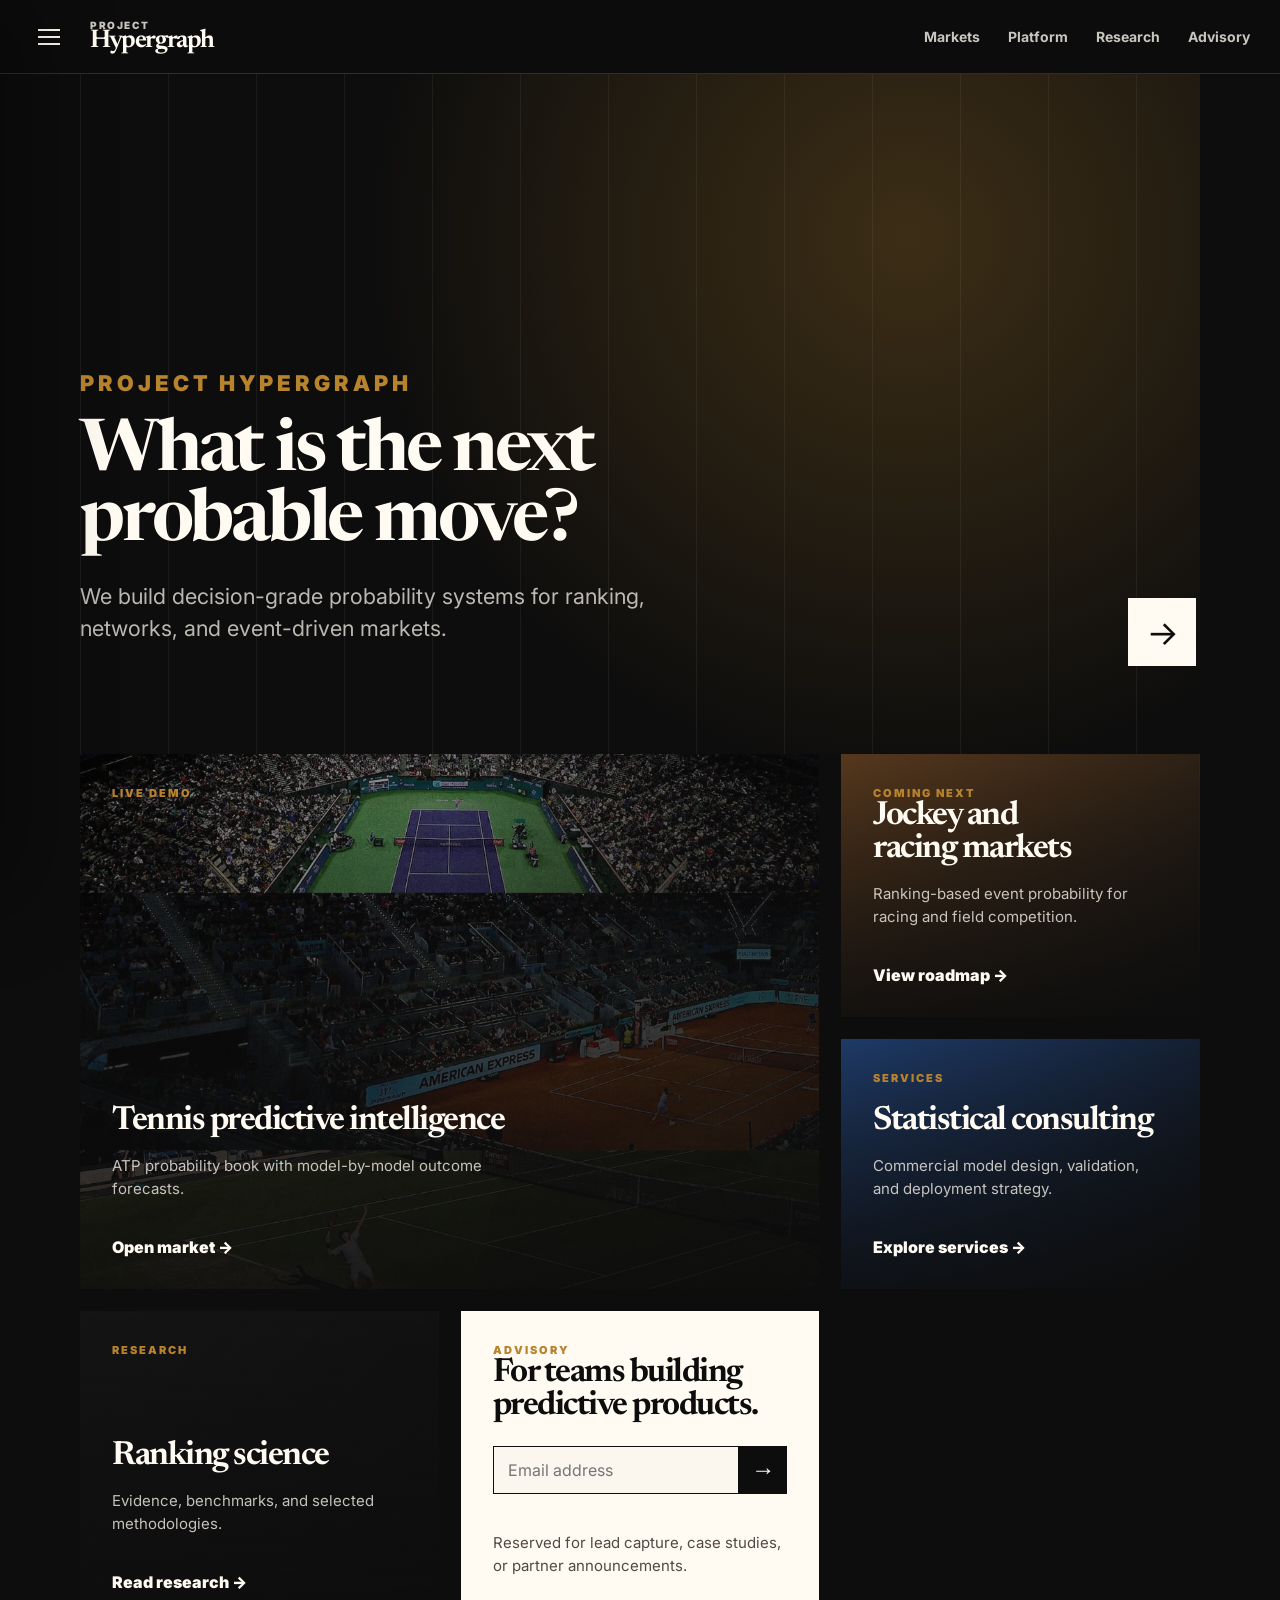
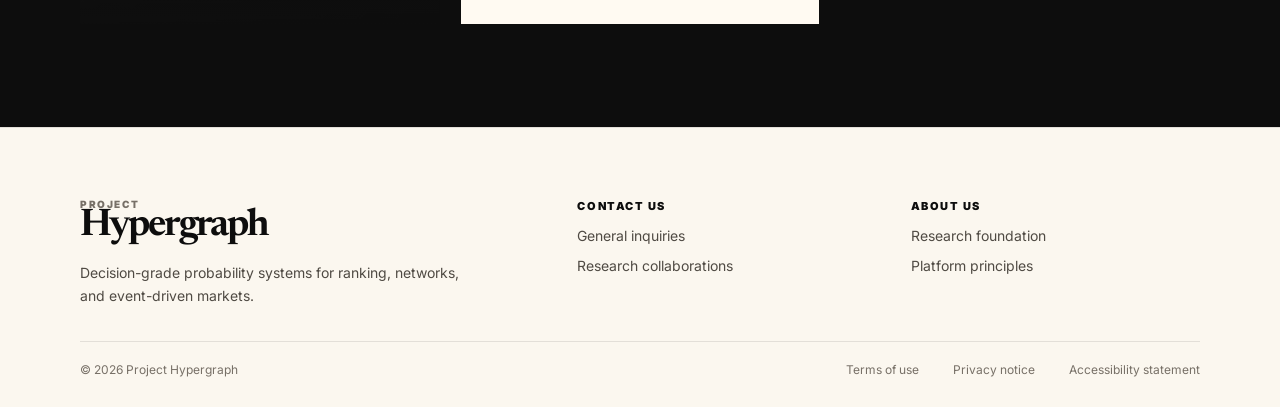
==== commit 98740618: "Add legal pages and research foundations Co-authored-by: Copilot <223556219+Copilot@users.noreply.gi" ====
--- a/docs/index.html
+++ b/docs/index.html
@@ -8,6 +8,7 @@
   <link rel="preconnect" href="https://fonts.googleapis.com">
   <link rel="preconnect" href="https://fonts.gstatic.com" crossorigin>
   <link href="https://fonts.googleapis.com/css2?family=Inter:wght@400;500;600;700;800&family=Newsreader:opsz,wght@6..72,500;6..72,650&display=swap" rel="stylesheet">
+  <link rel="icon" href="assets/favicon.svg" type="image/svg+xml">
   <link rel="stylesheet" href="styles.css">
 </head>
 <body class="home-page">
@@ -107,27 +108,22 @@
       </div>
       <nav class="footer-links" aria-label="Footer">
         <section>
-          <h2>Markets</h2>
-          <a href="tennis.html">Tennis predictive intelligence</a>
-          <a href="platform.html">Jockey and racing roadmap</a>
+          <h2>Contact us</h2>
+          <a href="mailto:contact@projecthypergraph.com">General inquiries</a>
+          <a href="mailto:research@projecthypergraph.com">Research collaborations</a>
         </section>
         <section>
-          <h2>Company</h2>
-          <a href="research.html">Research</a>
-          <a href="platform.html">Platform</a>
-          <a href="#advisory">Advisory</a>
-        </section>
-        <section>
-          <h2>Internal</h2>
-          <a href="style-guide.html">Style guide</a>
+          <h2>About us</h2>
+          <a href="research.html">Research foundation</a>
+          <a href="platform.html">Platform principles</a>
         </section>
       </nav>
     </div>
     <div class="footer-bottom">
       <span>&copy; 2026 Project Hypergraph</span>
-      <span>Terms of use</span>
-      <span>Privacy notice</span>
-      <span>Accessibility statement</span>
+      <a href="terms.html">Terms of use</a>
+      <a href="privacy.html">Privacy notice</a>
+      <a href="accessibility.html">Accessibility statement</a>
     </div>
   </footer>
   <script src="site.js"></script>
--- a/docs/styles.css
+++ b/docs/styles.css
@@ -1023,7 +1023,7 @@
 
 .footer-links {
   display: grid;
-  grid-template-columns: repeat(3, minmax(0, 1fr));
+  grid-template-columns: repeat(2, minmax(0, 1fr));
   gap: clamp(22px, 4vw, 44px);
 }
 
@@ -1066,6 +1066,88 @@
 
 .footer-bottom span:first-child {
   margin-right: auto;
+}
+
+.footer-bottom a {
+  color: inherit;
+  transition: color 160ms ease;
+}
+
+.footer-bottom a:hover {
+  color: var(--gold-dark);
+}
+
+.math-card {
+  display: grid;
+  gap: 18px;
+  padding: clamp(28px, 4vw, 46px);
+  background: var(--white);
+  border: 1px solid var(--line);
+}
+
+.math-card p {
+  max-width: 820px;
+  margin: 0;
+  color: var(--body);
+  font-size: 16px;
+  line-height: 1.72;
+}
+
+.math-card mjx-container {
+  overflow-x: auto;
+  overflow-y: hidden;
+  max-width: 100%;
+  padding: 4px 0;
+}
+
+.illustration-slot {
+  min-height: 220px;
+  display: grid;
+  place-items: center;
+  padding: 24px;
+  color: rgba(255, 250, 242, 0.58);
+  background:
+    linear-gradient(90deg, rgba(255, 250, 242, 0.08) 1px, transparent 1px) 0 0 / 36px 36px,
+    linear-gradient(0deg, rgba(255, 250, 242, 0.08) 1px, transparent 1px) 0 0 / 36px 36px,
+    #171717;
+  border: 1px dashed rgba(255, 250, 242, 0.28);
+  font-size: 13px;
+  font-weight: 800;
+  letter-spacing: 0.04em;
+  text-align: center;
+}
+
+.legal-page {
+  width: min(calc(100% - 96px), 920px);
+  margin: 0 auto;
+  padding: clamp(56px, 7vw, 92px) 0;
+}
+
+.legal-page section {
+  padding: 30px 0;
+  border-top: 1px solid var(--line);
+}
+
+.legal-page h2 {
+  font-size: clamp(26px, 3vw, 38px);
+}
+
+.legal-page p,
+.legal-page li {
+  color: var(--body);
+  font-size: 16px;
+  line-height: 1.7;
+}
+
+.legal-page ul {
+  padding-left: 20px;
+}
+
+.notice-card {
+  padding: 24px;
+  color: var(--black);
+  background: var(--white);
+  border-left: 4px solid var(--gold);
 }
 
 .subpage {
@@ -1318,6 +1400,7 @@
   .feature-band,
   .subpage,
   .style-guide,
+  .legal-page,
   .footer-inner,
   .footer-bottom {
     width: min(calc(100% - 48px), 1180px);
@@ -1354,6 +1437,7 @@
   .feature-band,
   .subpage,
   .style-guide,
+  .legal-page,
   .footer-inner,
   .footer-bottom {
     width: min(calc(100% - 32px), 1180px);
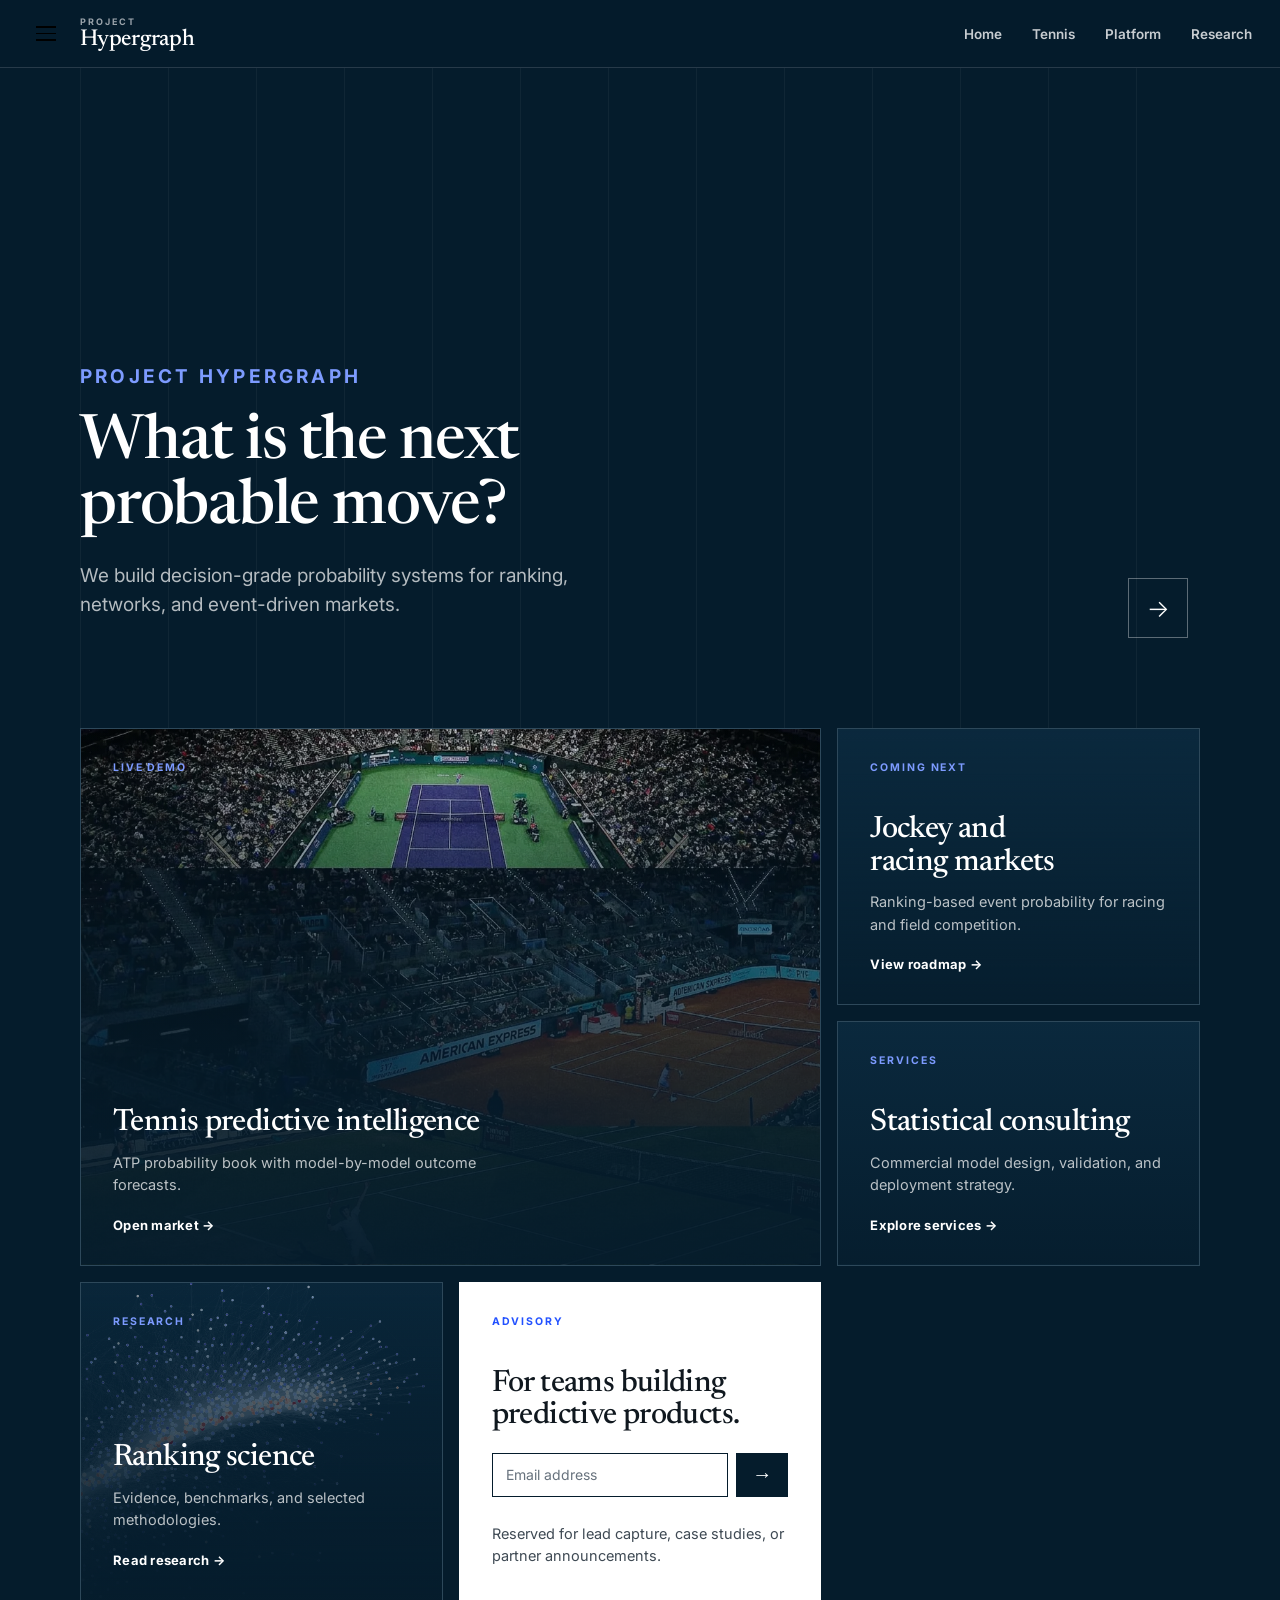
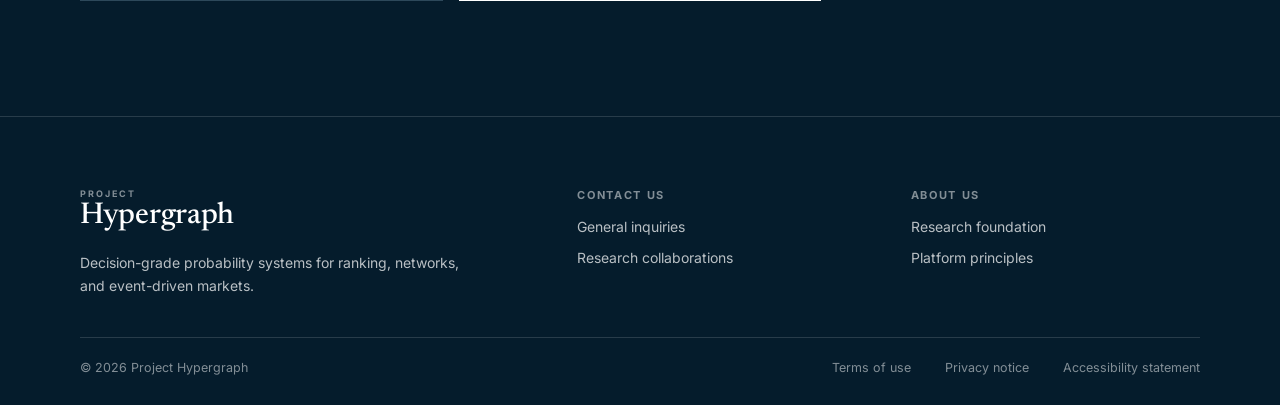
==== commit 01df6a81: "Restyle site with restrained navy design system - Rewrite styles.css as one coherent system: navy/bl" ====
--- a/docs/index.html
+++ b/docs/index.html
@@ -23,10 +23,10 @@
       </span>
     </a>
     <nav class="topnav" aria-label="Primary">
-      <a href="tennis.html">Markets</a>
+      <a href="index.html">Home</a>
+      <a href="tennis.html">Tennis</a>
       <a href="platform.html">Platform</a>
       <a href="research.html">Research</a>
-      <a href="#advisory">Advisory</a>
     </nav>
   </header>
 
@@ -93,7 +93,7 @@
         <h2>For teams building predictive products.</h2>
         <form class="subscribe-form">
           <input type="email" placeholder="Email address" aria-label="Email address">
-          <button type="button">&rarr;</button>
+          <button type="button" aria-label="Subscribe">&rarr;</button>
         </form>
         <p>Reserved for lead capture, case studies, or partner announcements.</p>
       </article>
--- a/docs/styles.css
+++ b/docs/styles.css
@@ -1,18 +1,34 @@
+/* ============================================================
+   Project Hypergraph — design system
+   Direction: editorial, restrained, institutional.
+   One navy, one blue accent, hairline rules, sharp corners,
+   Newsreader 500 display serif + Inter text.
+   ============================================================ */
+
 :root {
-  --black: #0d0d0d;
-  --ink: #1d1d1b;
-  --body: #4f4a43;
-  --muted: #777067;
-  --line: rgba(13, 13, 13, 0.13);
-  --paper: #f4efe7;
-  --paper-2: #ebe2d5;
-  --white: #fffaf2;
-  --gold: #b7832d;
-  --gold-dark: #7c5518;
-  --green: #2c6b57;
-  --blue: #1f3d6d;
-  --red: #8f3f38;
-  --shadow: 0 28px 90px rgba(24, 18, 12, 0.14);
+  /* palette */
+  --navy: #051c2c;          /* brand dark */
+  --navy-2: #0b2a3f;        /* panel on dark */
+  --ink: #10181f;           /* primary text */
+  --body: #3f4a54;          /* secondary text */
+  --muted: #67727d;         /* tertiary text */
+  --line: #e2e6ea;          /* hairline on light */
+  --line-dark: rgba(255, 255, 255, 0.14);
+  --paper: #ffffff;
+  --paper-2: #f5f6f7;       /* quiet section fill */
+  --accent: #2251ff;        /* single blue accent */
+  --accent-soft: #7d9bff;   /* accent legible on navy */
+  --green: #177245;
+  --red: #a83c2a;
+
+  /* type */
+  --serif: Newsreader, Georgia, serif;
+  --sans: Inter, system-ui, -apple-system, BlinkMacSystemFont, "Segoe UI", sans-serif;
+
+  /* layout */
+  --wrap: 1120px;
+  --gutter: 48px;
+  --section-pad: clamp(64px, 8vw, 104px);
 }
 
 * { box-sizing: border-box; }
@@ -26,10 +42,79 @@
   margin: 0;
   color: var(--ink);
   background: var(--paper);
-  font-family: Inter, system-ui, -apple-system, BlinkMacSystemFont, "Segoe UI", sans-serif;
+  font-family: var(--sans);
+  font-size: 16px;
+  -webkit-font-smoothing: antialiased;
 }
 
 a { color: inherit; text-decoration: none; }
+
+::selection { color: #fff; background: var(--accent); }
+
+:focus-visible {
+  outline: 2px solid var(--accent);
+  outline-offset: 2px;
+}
+
+/* ---------- typography ---------- */
+
+h1,
+h2 {
+  margin: 0;
+  color: var(--ink);
+  font-family: var(--serif);
+  font-weight: 500;
+  letter-spacing: -0.02em;
+  overflow-wrap: break-word;
+  text-wrap: balance;
+}
+
+h1 {
+  max-width: 880px;
+  font-size: clamp(38px, 5vw, 62px);
+  line-height: 1.05;
+}
+
+h2 {
+  max-width: 780px;
+  font-size: clamp(26px, 3.2vw, 40px);
+  line-height: 1.08;
+}
+
+.eyebrow {
+  margin: 0 0 20px;
+  color: var(--accent);
+  font-size: 11px;
+  font-weight: 700;
+  letter-spacing: 0.17em;
+  text-transform: uppercase;
+}
+
+.hero-lede,
+.section-heading p,
+.platform-grid p,
+figcaption {
+  color: var(--body);
+  font-size: 17px;
+  line-height: 1.62;
+}
+
+.hero-lede {
+  max-width: 600px;
+  margin: 26px 0 0;
+  font-size: clamp(17px, 1.5vw, 20px);
+}
+
+.section-heading { margin-bottom: 36px; }
+
+.section-heading.split {
+  display: grid;
+  grid-template-columns: minmax(0, 1fr) minmax(280px, 0.44fr);
+  gap: 36px;
+  align-items: end;
+}
+
+/* ---------- top bar ---------- */
 
 .topbar {
   position: sticky;
@@ -37,41 +122,26 @@
   z-index: 30;
   display: flex;
   align-items: center;
-  justify-content: flex-start;
   gap: 16px;
-  min-height: 74px;
-  padding: 0 30px;
-  background: rgba(244, 239, 231, 0.92);
+  min-height: 68px;
+  padding: 0 28px;
+  background: rgba(255, 255, 255, 0.94);
   border-bottom: 1px solid var(--line);
-  backdrop-filter: blur(16px);
+  backdrop-filter: blur(14px);
 }
 
 .topbar.dark {
-  color: var(--white);
-  background: rgba(13, 13, 13, 0.94);
-  border-bottom-color: rgba(255, 250, 242, 0.14);
-}
-
-.topbar.dark .brand-wordmark small,
-.topbar.dark .topnav {
-  color: rgba(255, 250, 242, 0.78);
-}
-
-.topbar.dark .brand-wordmark strong {
-  color: var(--white);
-}
-
-.topbar.dark .menu-toggle span {
-  background: var(--white);
+  color: #fff;
+  background: rgba(5, 28, 44, 0.96);
+  border-bottom-color: var(--line-dark);
 }
 
 .menu-toggle {
   display: inline-grid;
   gap: 5px;
-  width: 38px;
-  height: 42px;
+  width: 36px;
+  height: 40px;
   place-content: center;
-  margin-right: 6px;
   background: transparent;
   border: 0;
   cursor: pointer;
@@ -79,68 +149,66 @@
 
 .menu-toggle span {
   display: block;
-  width: 22px;
-  height: 2px;
+  width: 20px;
+  height: 1.5px;
   background: currentColor;
 }
 
-.brand {
-  display: flex;
-  align-items: center;
-  gap: 12px;
-}
+.brand { display: flex; align-items: center; }
 
 .brand-wordmark {
   display: grid;
-  gap: 0;
-  line-height: 0.88;
+  gap: 2px;
+  line-height: 1;
   text-align: left;
 }
 
 .brand-wordmark strong,
-.brand-wordmark small {
-  display: block;
-}
+.brand-wordmark small { display: block; }
 
 .brand-wordmark strong {
-  color: var(--black);
-  font-family: Newsreader, Georgia, serif;
-  font-size: clamp(25px, 2vw, 31px);
-  font-weight: 650;
-  letter-spacing: -0.055em;
+  color: var(--navy);
+  font-family: var(--serif);
+  font-size: 23px;
+  font-weight: 500;
+  letter-spacing: -0.01em;
 }
 
 .brand-wordmark small {
   color: var(--muted);
-  font-size: 10px;
-  font-weight: 900;
-  letter-spacing: 0.16em;
-  text-transform: uppercase;
-}
+  font-size: 9px;
+  font-weight: 700;
+  letter-spacing: 0.22em;
+  text-transform: uppercase;
+}
+
+.topbar.dark .brand-wordmark strong { color: #fff; }
+.topbar.dark .brand-wordmark small { color: rgba(255, 255, 255, 0.6); }
+.topbar.dark .topnav { color: rgba(255, 255, 255, 0.78); }
+.topbar.dark .topnav a::after { background: #fff; }
 
 .topnav {
   display: flex;
-  gap: 28px;
+  gap: 30px;
   margin-left: auto;
   color: var(--body);
-  font-size: 14px;
-  font-weight: 700;
-}
-
-.topnav a {
-  position: relative;
-}
+  font-size: 13.5px;
+  font-weight: 600;
+}
+
+.topnav a { position: relative; }
 
 .topnav a::after {
   position: absolute;
   left: 0;
   right: 0;
-  bottom: -8px;
-  height: 2px;
+  bottom: -6px;
+  height: 1.5px;
   content: "";
-  background: var(--black);
+  background: var(--navy);
   opacity: 0;
-  transform: scaleX(0.6);
+  transform: scaleX(0.5);
+  transform-origin: left;
   transition: 160ms ease;
 }
 
@@ -149,24 +217,18 @@
   transform: scaleX(1);
 }
 
-main,
-.footer {
-  margin-left: 0;
-}
-
 main {
   flex: 1 0 auto;
-}
-
-.site-footer {
-  flex-shrink: 0;
-}
+  margin-left: 0;
+}
+
+/* ---------- drawer ---------- */
 
 .drawer-backdrop {
   position: fixed;
   inset: 0;
   z-index: 38;
-  background: rgba(13, 13, 13, 0.46);
+  background: rgba(5, 28, 44, 0.45);
   opacity: 0;
   pointer-events: none;
   transition: opacity 180ms ease;
@@ -177,14 +239,14 @@
   top: 0;
   left: 0;
   z-index: 39;
-  width: min(420px, 88vw);
+  width: min(400px, 88vw);
   height: 100vh;
-  padding: 32px;
-  color: var(--black);
-  background: #fbf7ef;
+  padding: 28px 32px;
+  color: var(--ink);
+  background: var(--paper);
+  border-right: 1px solid var(--line);
   transform: translateX(-100%);
   transition: transform 220ms ease;
-  box-shadow: 30px 0 80px rgba(0, 0, 0, 0.32);
 }
 
 .drawer-open .drawer-backdrop {
@@ -192,131 +254,229 @@
   pointer-events: auto;
 }
 
-.drawer-open .site-drawer {
-  transform: translateX(0);
-}
+.drawer-open .site-drawer { transform: translateX(0); }
 
 .drawer-head {
   display: flex;
   align-items: center;
   justify-content: space-between;
-  margin-bottom: 42px;
+  margin-bottom: 40px;
 }
 
 .drawer-head button {
-  color: var(--body);
+  padding: 0;
+  color: var(--muted);
   background: transparent;
   border: 0;
   font: inherit;
+  font-size: 11px;
+  font-weight: 700;
+  letter-spacing: 0.14em;
+  text-transform: uppercase;
   cursor: pointer;
 }
+
+.drawer-head button:hover { color: var(--navy); }
 
 .site-drawer a {
   display: block;
-  padding: 18px 0;
-  border-top: 1px solid rgba(13, 13, 13, 0.14);
-  font-family: Newsreader, Georgia, serif;
-  font-size: clamp(27px, 7vw, 32px);
-  line-height: 1.04;
-  letter-spacing: -0.04em;
+  padding: 17px 0;
+  border-top: 1px solid var(--line);
+  font-family: var(--serif);
+  font-size: 27px;
+  line-height: 1.1;
+  letter-spacing: -0.015em;
+  transition: color 140ms ease, padding-left 140ms ease;
 }
 
 .site-drawer a:hover {
-  color: var(--gold-dark);
-}
-
-.home-page {
-  background: var(--black);
-}
-
-.home-page main,
-.home-page .footer {
-  color: var(--white);
-  background: var(--black);
-}
+  color: var(--accent);
+  padding-left: 6px;
+}
+
+/* ---------- footer ---------- */
+
+.site-footer {
+  flex-shrink: 0;
+  color: var(--body);
+  background: var(--paper);
+  border-top: 1px solid var(--line);
+}
+
+.footer-inner {
+  width: min(calc(100% - 2 * var(--gutter)), var(--wrap));
+  display: grid;
+  grid-template-columns: minmax(280px, 0.95fr) minmax(0, 1.45fr);
+  gap: clamp(42px, 7vw, 92px);
+  padding: clamp(48px, 6vw, 72px) 0 40px;
+  margin: 0 auto;
+}
+
+.footer-brand p {
+  max-width: 380px;
+  margin: 20px 0 0;
+  font-size: 14px;
+  line-height: 1.65;
+}
+
+.footer-wordmark { display: grid; gap: 3px; line-height: 1; }
+
+.footer-wordmark strong {
+  color: var(--navy);
+  font-family: var(--serif);
+  font-size: 30px;
+  font-weight: 500;
+  letter-spacing: -0.01em;
+}
+
+.footer-wordmark small {
+  color: var(--muted);
+  font-size: 9px;
+  font-weight: 700;
+  letter-spacing: 0.22em;
+  text-transform: uppercase;
+}
+
+.footer-links {
+  display: grid;
+  grid-template-columns: repeat(2, minmax(0, 1fr));
+  gap: clamp(22px, 4vw, 44px);
+}
+
+.footer-links h2 {
+  margin: 0 0 16px;
+  color: var(--muted);
+  font-family: var(--sans);
+  font-size: 11px;
+  font-weight: 700;
+  letter-spacing: 0.15em;
+  line-height: 1.2;
+  text-transform: uppercase;
+}
+
+.footer-links a {
+  display: block;
+  margin: 12px 0;
+  font-size: 14px;
+  line-height: 1.35;
+  transition: color 140ms ease;
+}
+
+.footer-links a:hover { color: var(--accent); }
+
+.footer-bottom {
+  width: min(calc(100% - 2 * var(--gutter)), var(--wrap));
+  display: flex;
+  flex-wrap: wrap;
+  justify-content: flex-end;
+  gap: 14px clamp(18px, 3vw, 34px);
+  padding: 22px 0 30px;
+  margin: 0 auto;
+  color: var(--muted);
+  border-top: 1px solid var(--line);
+  font-size: 12.5px;
+}
+
+.footer-bottom span:first-child { margin-right: auto; }
+
+.footer-bottom a { transition: color 140ms ease; }
+.footer-bottom a:hover { color: var(--accent); }
+
+/* dark footer on the home page */
+.home-page .site-footer {
+  color: rgba(255, 255, 255, 0.72);
+  background: var(--navy);
+  border-top-color: var(--line-dark);
+}
+
+.home-page .footer-wordmark strong { color: #fff; }
+.home-page .footer-wordmark small,
+.home-page .footer-links h2 { color: rgba(255, 255, 255, 0.5); }
+.home-page .footer-bottom { border-top-color: var(--line-dark); color: rgba(255, 255, 255, 0.5); }
+.home-page .footer-links a:hover,
+.home-page .footer-bottom a:hover { color: var(--accent-soft); }
+
+/* ---------- home page ---------- */
+
+.home-page { background: var(--navy); }
 
 .home-page main {
-  width: min(calc(100% - 96px), 1120px);
+  width: min(calc(100% - 2 * var(--gutter)), var(--wrap));
   margin: 0 auto;
-}
-
-.home-page .footer {
-  width: min(calc(100% - 96px), 1120px);
-  padding-right: 0;
-  padding-left: 0;
-  margin: 0 auto;
+  color: #fff;
+  background: var(--navy);
 }
 
 .home-hero {
   width: 100%;
-  min-height: min(680px, calc(100vh - 74px));
+  min-height: min(660px, calc(100vh - 68px));
   display: grid;
   grid-template-columns: minmax(0, 1fr) 72px;
   align-items: end;
   gap: 28px;
-  padding: clamp(64px, 9vw, 112px) 0 clamp(50px, 7vw, 88px);
+  padding: clamp(72px, 10vw, 120px) 0 clamp(56px, 7vw, 92px);
   margin-inline: auto;
   background:
-    linear-gradient(90deg, rgba(255, 250, 242, 0.06) 1px, transparent 1px) 0 0 / 88px 88px,
-    radial-gradient(circle at 74% 24%, rgba(183, 131, 45, 0.28), transparent 34rem),
-    var(--black);
+    linear-gradient(90deg, rgba(255, 255, 255, 0.045) 1px, transparent 1px) 0 0 / 88px 88px,
+    var(--navy);
 }
 
 .home-hero h1 {
-  max-width: 780px;
-  color: var(--white);
+  max-width: 760px;
+  color: #fff;
 }
 
 .home-hero p {
-  max-width: 590px;
-  color: rgba(255, 250, 242, 0.72);
-  font-size: clamp(17px, 1.7vw, 22px);
-  line-height: 1.48;
-}
-
-.home-hero .eyebrow {
-  color: var(--gold);
-}
+  max-width: 560px;
+  color: rgba(255, 255, 255, 0.7);
+  font-size: clamp(16px, 1.5vw, 19px);
+  line-height: 1.55;
+}
+
+.home-hero .eyebrow { color: var(--accent-soft); }
 
 .hero-arrow {
   display: grid;
-  width: 68px;
-  height: 68px;
+  width: 60px;
+  height: 60px;
   place-items: center;
   align-self: end;
-  color: var(--black);
-  background: var(--white);
-  font-size: 34px;
-  transition: transform 180ms ease, background 180ms ease;
+  color: #fff;
+  background: transparent;
+  border: 1px solid rgba(255, 255, 255, 0.35);
+  font-size: 24px;
+  font-weight: 300;
+  transition: background 160ms ease, color 160ms ease, border-color 160ms ease;
 }
 
 .hero-arrow:hover {
-  background: var(--gold);
-  transform: translateY(-6px);
+  color: var(--navy);
+  background: #fff;
+  border-color: #fff;
 }
 
 .market-board {
   width: 100%;
   display: grid;
   grid-template-columns: repeat(3, minmax(0, 1fr));
-  grid-auto-rows: minmax(250px, auto);
-  gap: 22px;
-  padding: 0 0 clamp(72px, 8vw, 128px);
+  grid-auto-rows: minmax(240px, auto);
+  gap: 16px;
+  padding: 0 0 clamp(80px, 9vw, 132px);
   margin: 0 auto;
-  background: transparent;
 }
 
 .market-card {
   position: relative;
   overflow: hidden;
   display: flex;
-  min-height: 250px;
+  min-height: 240px;
   flex-direction: column;
   justify-content: flex-end;
-  padding: clamp(22px, 2.6vw, 32px);
-  color: var(--white);
-  background: #171717;
-  transition: transform 220ms ease, filter 220ms ease;
+  padding: clamp(24px, 2.6vw, 32px);
+  color: #fff;
+  background: var(--navy-2);
+  border: 1px solid var(--line-dark);
+  transition: border-color 180ms ease, background 180ms ease;
 }
 
 .market-card::before {
@@ -324,38 +484,18 @@
   inset: 0;
   content: "";
   background:
-    linear-gradient(180deg, rgba(13, 13, 13, 0.06), rgba(13, 13, 13, 0.86)),
-    var(--card-image, linear-gradient(135deg, #2a2825, #0d0d0d));
+    linear-gradient(180deg, rgba(5, 28, 44, 0.1), rgba(5, 28, 44, 0.88)),
+    var(--card-image, none);
   background-size: cover;
   background-position: center;
-  transform: scale(1);
-  transition: transform 420ms ease;
-}
-
-.market-card::after {
-  position: absolute;
-  inset: 18px;
-  content: "";
-  border: 1px solid rgba(255, 250, 242, 0);
-  transition: border-color 180ms ease;
-}
-
-.market-card:hover::before {
-  transform: scale(1.06);
 }
 
 .market-card:hover {
-  transform: translateY(-4px);
-}
-
-.market-card:hover::after {
-  border-color: rgba(255, 250, 242, 0.48);
-}
-
-.market-card > * {
-  position: relative;
-  z-index: 1;
-}
+  background: #0e3248;
+  border-color: rgba(255, 255, 255, 0.38);
+}
+
+.market-card > * { position: relative; z-index: 1; }
 
 .market-card.large {
   grid-column: span 2;
@@ -363,145 +503,107 @@
 }
 
 .tennis-card {
-  --card-image: linear-gradient(135deg, rgba(13, 13, 13, 0.18), rgba(13, 13, 13, 0.82)), url("assets/atp_teaser.png");
-}
-
-.jockey-card {
-  --card-image: linear-gradient(135deg, #5b3b1e, #101010);
-}
-
-.advisory-card {
-  --card-image: linear-gradient(135deg, #1f3d6d, #0d0d0d);
+  --card-image: linear-gradient(180deg, rgba(5, 28, 44, 0.05), rgba(5, 28, 44, 0.85)), url("assets/atp_teaser.webp");
 }
 
 .research-card {
-  --card-image: linear-gradient(135deg, rgba(13, 13, 13, 0.22), rgba(13, 13, 13, 0.84)), url("assets/hypergraph_transparent.png");
+  --card-image: linear-gradient(180deg, rgba(5, 28, 44, 0.2), rgba(5, 28, 44, 0.88)), url("assets/hypergraph_transparent.webp");
 }
 
 .subscribe-card {
-  background: var(--white);
-  color: var(--black);
-}
-
-.subscribe-card::before,
-.subscribe-card::after {
-  display: none;
+  color: var(--ink);
+  background: var(--paper);
+  border-color: var(--paper);
+}
+
+.subscribe-card::before { display: none; }
+
+.subscribe-card:hover {
+  background: var(--paper);
+  border-color: var(--paper);
 }
 
 .card-kicker {
   margin-bottom: auto;
-  color: var(--gold);
-  font-size: 11px;
-  font-weight: 900;
+  color: var(--accent-soft);
+  font-size: 10.5px;
+  font-weight: 700;
   letter-spacing: 0.18em;
   text-transform: uppercase;
 }
 
+.subscribe-card .card-kicker { color: var(--accent); }
+
 .market-card h2 {
+  margin-top: 40px;
   color: currentColor;
-  font-size: clamp(26px, 2.6vw, 42px);
-  line-height: 1;
+  font-size: clamp(24px, 2.4vw, 36px);
+  line-height: 1.06;
 }
 
 .market-card p {
-  max-width: 430px;
-  color: rgba(255, 250, 242, 0.76);
-  font-size: 15px;
+  max-width: 420px;
+  margin: 12px 0 0;
+  color: rgba(255, 255, 255, 0.72);
+  font-size: 14.5px;
   line-height: 1.55;
 }
 
-.subscribe-card p {
-  color: var(--body);
-}
+.subscribe-card p { color: var(--body); }
 
 .card-action {
-  margin-top: 22px;
-  font-weight: 900;
-}
+  margin-top: 20px;
+  font-size: 13px;
+  font-weight: 700;
+  letter-spacing: 0.02em;
+  transition: padding-left 160ms ease;
+}
+
+.market-card:hover .card-action { padding-left: 6px; }
 
 .subscribe-form {
   display: flex;
-  margin: 22px 0;
+  gap: 8px;
+  margin: 20px 0 14px;
 }
 
 .subscribe-form input {
-  border-color: var(--black);
+  border-color: var(--navy);
 }
 
 .subscribe-form button {
-  width: 56px;
-  color: var(--white);
-  background: var(--black);
+  width: 52px;
+  flex-shrink: 0;
+  color: #fff;
+  background: var(--navy);
   border: 0;
-  font-size: 24px;
-}
+  font-size: 20px;
+  font-weight: 300;
+  cursor: pointer;
+  transition: background 140ms ease;
+}
+
+.subscribe-form button:hover { background: var(--accent); }
+
+/* ---------- shared section scaffolding ---------- */
 
 .hero,
 .section,
 .feature-band {
-  width: min(calc(100% - 96px), 1120px);
-  padding: clamp(56px, 7vw, 92px) 0;
+  width: min(calc(100% - 2 * var(--gutter)), var(--wrap));
+  padding: var(--section-pad) 0;
   margin-inline: auto;
 }
 
 .hero {
-  min-height: min(760px, calc(100vh - 74px));
-  display: grid;
-  grid-template-columns: minmax(0, 1.1fr) minmax(320px, 0.55fr);
+  min-height: min(720px, calc(100vh - 68px));
+  display: grid;
+  grid-template-columns: minmax(0, 1.1fr) minmax(300px, 0.52fr);
   align-items: end;
-  gap: clamp(36px, 6vw, 94px);
-  background:
-    linear-gradient(90deg, rgba(13, 13, 13, 0.03) 1px, transparent 1px) 0 0 / 72px 72px,
-    radial-gradient(circle at 70% 20%, rgba(183, 131, 45, 0.16), transparent 32rem);
-}
-
-.eyebrow {
-  margin: 0 0 18px;
-  color: var(--gold-dark);
-  font-size: 11px;
-  font-weight: 900;
-  letter-spacing: 0.18em;
-  text-transform: uppercase;
-}
-
-h1,
-h2 {
-  margin: 0;
-  color: var(--black);
-  font-family: Newsreader, Georgia, serif;
-  font-weight: 650;
-  letter-spacing: -0.045em;
-  overflow-wrap: break-word;
-  text-wrap: balance;
-}
-
-h1 {
-  max-width: 900px;
-  font-size: clamp(40px, 5.6vw, 78px);
-  line-height: 0.98;
-}
-
-h2 {
-  max-width: 800px;
-  font-size: clamp(28px, 3.5vw, 48px);
-  line-height: 1.04;
-}
-
-.hero-lede,
-.section-heading p,
-.platform-grid p,
-figcaption {
-  color: var(--body);
-  font-size: 17px;
-  line-height: 1.6;
-}
-
-.hero-lede {
-  max-width: 620px;
-  margin: 24px 0 0;
-  font-size: clamp(17px, 1.6vw, 21px);
-}
-
+  gap: clamp(36px, 6vw, 88px);
+}
+
+/* hero metric cards: flat, uniform, tabular numerals */
 .hero-metrics {
   display: grid;
   gap: 12px;
@@ -510,158 +612,169 @@
 }
 
 .hero-metrics article {
-  padding: 26px;
-  background: var(--black);
-  color: var(--white);
-  box-shadow: var(--shadow);
-}
-
-.hero-metrics article:nth-child(2) {
-  background: #2a2825;
-}
-
-.hero-metrics article:nth-child(3) {
-  background: var(--gold-dark);
+  padding: 24px 26px;
+  background: var(--paper);
+  border: 1px solid var(--line);
+  border-top: 3px solid var(--navy);
 }
 
 .hero-metrics span {
   display: block;
-  font-size: clamp(34px, 3.6vw, 54px);
-  font-weight: 900;
-  letter-spacing: -0.08em;
+  color: var(--navy);
+  font-size: clamp(32px, 3.2vw, 46px);
+  font-weight: 700;
+  letter-spacing: -0.03em;
+  font-variant-numeric: tabular-nums;
 }
 
 .hero-metrics small {
-  color: rgba(255, 250, 242, 0.78);
-  font-size: 12px;
-  font-weight: 800;
-  letter-spacing: 0.1em;
-  text-transform: uppercase;
-}
-
+  display: block;
+  margin-top: 6px;
+  color: var(--muted);
+  font-size: 11px;
+  font-weight: 700;
+  letter-spacing: 0.12em;
+  text-transform: uppercase;
+}
+
+/* dark band */
 .feature-band {
   display: grid;
   grid-template-columns: minmax(280px, 0.76fr) minmax(0, 1.24fr);
-  gap: clamp(28px, 4vw, 48px);
-  padding: clamp(48px, 6vw, 76px) clamp(28px, 4vw, 52px);
-  background: var(--black);
-  color: var(--white);
-}
-
-.feature-band h2,
-.feature-band .eyebrow {
-  color: var(--white);
-}
-
-.feature-band h2,
-.platform h2 {
-  max-width: 430px;
-  font-size: clamp(27px, 3vw, 40px);
-  line-height: 1.06;
-}
+  gap: clamp(32px, 4vw, 56px);
+  padding-top: clamp(48px, 6vw, 72px);
+  padding-bottom: clamp(48px, 6vw, 72px);
+  background: var(--navy);
+  color: #fff;
+}
+
+.feature-band h2 { max-width: 420px; color: #fff; }
+.feature-band .eyebrow { color: var(--accent-soft); }
 
 .brief-grid {
   display: grid;
   grid-template-columns: repeat(3, 1fr);
   gap: 1px;
-  background: rgba(255, 250, 242, 0.2);
+  background: var(--line-dark);
+  border: 1px solid var(--line-dark);
 }
 
 .brief-grid article {
-  min-height: 190px;
+  min-height: 180px;
   padding: 24px;
-  background: var(--black);
+  background: var(--navy);
 }
 
 .brief-grid strong,
+.brief-grid span { display: block; }
+
+.brief-grid strong {
+  margin-bottom: 24px;
+  font-size: 15px;
+  font-weight: 700;
+  line-height: 1.3;
+}
+
 .brief-grid span {
-  display: block;
-}
-
-.brief-grid strong {
-  margin-bottom: 26px;
-  font-size: 18px;
-  line-height: 1.15;
-}
-
-.brief-grid span {
-  color: rgba(255, 250, 242, 0.72);
-  font-size: 14px;
+  color: rgba(255, 255, 255, 0.68);
+  font-size: 13.5px;
   line-height: 1.55;
 }
 
-.section-heading {
+/* ---------- tennis: prediction book ---------- */
+
+.match-book { background: var(--paper); }
+
+.lab-controls {
+  display: grid;
+  grid-template-columns: minmax(260px, 1fr) 180px 230px;
+  gap: 14px;
   margin-bottom: 28px;
-}
-
-.section-heading.split {
-  display: grid;
-  grid-template-columns: minmax(0, 1fr) minmax(280px, 0.44fr);
-  gap: 34px;
-  align-items: end;
-}
-
-.match-book {
+  padding: 18px 20px;
   background: var(--paper);
-}
-
-.lab-controls {
-  display: grid;
-  grid-template-columns: minmax(260px, 1fr) 180px 230px;
-  gap: 12px;
-  margin-bottom: 24px;
-  padding: 18px;
-  background: var(--white);
   border: 1px solid var(--line);
-  box-shadow: 0 18px 60px rgba(24, 18, 12, 0.08);
 }
 
 .lab-controls label {
   display: grid;
-  gap: 7px;
+  gap: 8px;
   color: var(--muted);
   font-size: 11px;
-  font-weight: 900;
-  letter-spacing: 0.12em;
+  font-weight: 700;
+  letter-spacing: 0.13em;
   text-transform: uppercase;
 }
 
 input,
 select {
   width: 100%;
-  height: 48px;
-  padding: 0 14px;
+  height: 44px;
+  padding: 0 13px;
   color: var(--ink);
-  background: #fbf7ef;
+  background: var(--paper);
   border: 1px solid var(--line);
   border-radius: 0;
   font: inherit;
-}
-
+  font-size: 14px;
+  transition: border-color 140ms ease;
+}
+
+input::placeholder { color: var(--muted); }
+
+input:focus,
+select:focus {
+  border-color: var(--navy);
+  outline: none;
+}
+
+.load-error {
+  padding: 14px 20px;
+  color: var(--red);
+  background: #faf0ee;
+  border-left: 3px solid var(--red);
+  font-size: 14px;
+}
+
+/* highlight strip */
 .highlight-strip {
   display: grid;
   grid-template-columns: repeat(3, 1fr);
   gap: 14px;
-  margin-bottom: 18px;
+  margin-bottom: 20px;
 }
 
 .highlight-card {
-  min-height: 184px;
-  padding: 22px;
-  background: var(--black);
-  color: var(--white);
+  min-height: 176px;
+  padding: 22px 24px;
+  color: #fff;
+  background: var(--navy);
+  border: 1px solid var(--navy);
 }
 
 .highlight-card small {
-  color: rgba(255, 250, 242, 0.64);
+  color: rgba(255, 255, 255, 0.6);
+  font-size: 11px;
+  font-weight: 600;
+  letter-spacing: 0.1em;
+  text-transform: uppercase;
 }
 
 .highlight-card h3 {
-  margin: 14px 0 22px;
+  margin: 14px 0 18px;
+  font-family: var(--serif);
   font-size: 21px;
-  line-height: 1.12;
-}
-
+  font-weight: 500;
+  letter-spacing: -0.01em;
+  line-height: 1.15;
+}
+
+.highlight-card p {
+  margin: 0 0 16px;
+  color: rgba(255, 255, 255, 0.78);
+  font-size: 13.5px;
+}
+
+/* match cards */
 .prediction-list {
   display: grid;
   grid-template-columns: repeat(2, minmax(0, 1fr));
@@ -669,130 +782,130 @@
 }
 
 .match-card {
-  padding: 22px;
-  background: var(--white);
+  padding: 24px;
+  background: var(--paper);
   border: 1px solid var(--line);
-  box-shadow: 0 20px 60px rgba(24, 18, 12, 0.08);
-}
+  transition: border-color 160ms ease;
+}
+
+.match-card:hover { border-color: #c6cdd4; }
 
 .match-topline {
   display: grid;
-  grid-template-columns: 1fr minmax(180px, 0.48fr);
+  grid-template-columns: 1fr minmax(170px, 0.46fr);
   gap: 20px;
   margin-bottom: 22px;
+  padding-bottom: 18px;
+  border-bottom: 1px solid var(--line);
 }
 
 .match-meta {
   color: var(--muted);
-  font-size: 11px;
-  font-weight: 900;
-  letter-spacing: 0.08em;
-  line-height: 1.35;
+  font-size: 10.5px;
+  font-weight: 600;
+  letter-spacing: 0.09em;
+  line-height: 1.5;
   text-transform: uppercase;
 }
 
 .players {
   display: grid;
-  gap: 8px;
-  margin-top: 8px;
-  font-size: 21px;
-  font-weight: 900;
-  line-height: 1.05;
-}
-
-.winner {
-  color: var(--green);
-}
-
-.model-probs {
-  display: grid;
-  gap: 16px;
-}
+  gap: 6px;
+  margin-top: 10px;
+  font-size: 19px;
+  font-weight: 700;
+  letter-spacing: -0.01em;
+  line-height: 1.1;
+}
+
+.winner { color: var(--green); }
+
+.model-probs { display: grid; gap: 14px; }
 
 .forecast-row {
   display: grid;
-  grid-template-columns: 56px minmax(0, 1fr) 58px 64px;
+  grid-template-columns: 52px minmax(0, 1fr) 52px 62px;
   gap: 12px;
   align-items: center;
 }
 
 .model-name {
-  color: var(--black);
-  font-size: 13px;
-  font-weight: 900;
-}
-
-.forecast-main {
-  min-width: 0;
-}
+  color: var(--ink);
+  font-size: 12px;
+  font-weight: 700;
+}
+
+.forecast-main { min-width: 0; }
 
 .forecast-pick {
   display: flex;
   justify-content: space-between;
   gap: 10px;
-  margin-bottom: 7px;
-  font-size: 12px;
-  font-weight: 900;
+  margin-bottom: 6px;
+  font-size: 11.5px;
+  font-weight: 600;
 }
 
 .forecast-pick span:last-child {
   color: var(--muted);
+  font-weight: 500;
+  font-variant-numeric: tabular-nums;
 }
 
 .prob-track {
   position: relative;
-  height: 18px;
+  height: 5px;
   overflow: hidden;
-  background: rgba(13, 13, 13, 0.09);
-}
-
-.prob-track::after {
-  position: absolute;
-  inset: 0;
-  left: 50%;
-  width: 1px;
-  content: "";
-  background: rgba(13, 13, 13, 0.25);
+  background: #eceff2;
 }
 
 .prob-fill {
   display: block;
   height: 100%;
-  background: var(--model-color, var(--gold));
+  background: var(--model-color, var(--navy));
 }
 
 .prob-value {
-  color: var(--black);
-  font-size: 15px;
-  font-weight: 900;
+  color: var(--ink);
+  font-size: 13px;
+  font-weight: 700;
   text-align: right;
+  font-variant-numeric: tabular-nums;
 }
 
 .correctness {
   display: inline-flex;
+  align-items: center;
   justify-content: center;
-  padding: 7px 9px;
+  gap: 6px;
   color: var(--green);
-  background: rgba(44, 107, 87, 0.12);
-  font-size: 11px;
-  font-weight: 900;
-  text-transform: uppercase;
-}
-
-.correctness.miss {
-  color: var(--red);
-  background: rgba(143, 63, 56, 0.12);
-}
+  font-size: 10.5px;
+  font-weight: 700;
+  letter-spacing: 0.08em;
+  text-transform: uppercase;
+}
+
+.correctness::before {
+  width: 5px;
+  height: 5px;
+  content: "";
+  background: currentColor;
+  border-radius: 50%;
+}
+
+.correctness.miss { color: var(--red); }
 
 .match-note {
   margin: 16px 0 0;
+  padding-top: 14px;
   color: var(--muted);
-  font-size: 14px;
-}
-
-.benchmarks {
-  background: var(--paper-2);
-}
+  border-top: 1px solid var(--line);
+  font-size: 12.5px;
+}
+
+/* ---------- tennis: benchmarks ---------- */
+
+.benchmarks { background: var(--paper); }
 
 .model-cards {
   display: grid;
@@ -802,9 +915,10 @@
 
 .model-card {
   min-height: 300px;
-  padding: 24px;
-  background: var(--white);
-  border-top: 4px solid var(--model-color, var(--gold));
+  padding: 26px;
+  background: var(--paper);
+  border: 1px solid var(--line);
+  border-top: 3px solid var(--model-color, var(--navy));
 }
 
 .model-card header {
@@ -815,130 +929,153 @@
 }
 
 .model-card h3 {
-  margin: 0 0 10px;
-  font-size: 23px;
-  letter-spacing: -0.04em;
+  margin: 0 0 8px;
+  font-family: var(--serif);
+  font-size: 22px;
+  font-weight: 500;
+  letter-spacing: -0.015em;
 }
 
 .model-card p {
   margin: 0;
   color: var(--body);
+  font-size: 14px;
   line-height: 1.55;
 }
 
 .rank-badge {
-  padding: 7px 10px;
-  color: var(--white);
-  background: var(--black);
-  font-size: 11px;
-  font-weight: 900;
+  padding: 5px 9px;
+  color: var(--navy);
+  background: transparent;
+  border: 1px solid var(--line);
+  font-size: 10.5px;
+  font-weight: 700;
+  letter-spacing: 0.08em;
+  text-transform: uppercase;
 }
 
 .metric-stack {
   display: grid;
-  gap: 12px;
+  gap: 13px;
   margin-top: 26px;
 }
 
 .metric-row {
   display: grid;
-  grid-template-columns: 96px 1fr 56px;
+  grid-template-columns: 92px 1fr 56px;
   gap: 12px;
   align-items: center;
   color: var(--body);
   font-size: 12px;
-  font-weight: 800;
+  font-weight: 600;
+}
+
+.metric-row span:last-child {
+  text-align: right;
+  font-variant-numeric: tabular-nums;
 }
 
 .bar-track {
-  height: 9px;
+  height: 4px;
   overflow: hidden;
-  background: rgba(13, 13, 13, 0.1);
+  background: #eceff2;
 }
 
 .bar-fill {
   display: block;
   height: 100%;
   width: 0%;
-  background: var(--model-color, var(--gold));
-}
+  background: var(--model-color, var(--navy));
+}
+
+/* ---------- tennis: platform band ---------- */
 
 .platform {
   display: grid;
   grid-template-columns: minmax(280px, 0.7fr) 1.3fr;
-  gap: clamp(28px, 4vw, 44px);
-  padding: clamp(48px, 6vw, 76px) clamp(28px, 4vw, 52px);
-  background: var(--black);
-  color: var(--white);
-}
-
-.platform h2,
-.platform .eyebrow {
-  color: var(--white);
-}
+  gap: clamp(32px, 4vw, 52px);
+  padding-top: clamp(48px, 6vw, 72px);
+  padding-bottom: clamp(48px, 6vw, 72px);
+  background: var(--navy);
+  color: #fff;
+}
+
+.platform h2 { max-width: 420px; color: #fff; }
+.platform .eyebrow { color: var(--accent-soft); }
 
 .platform-grid {
   display: grid;
   grid-template-columns: repeat(3, 1fr);
   gap: 1px;
-  background: rgba(255, 250, 242, 0.2);
+  background: var(--line-dark);
+  border: 1px solid var(--line-dark);
 }
 
 .platform-grid article {
-  min-height: 230px;
+  min-height: 220px;
   padding: 24px;
-  background: #171717;
+  background: var(--navy);
 }
 
 .platform-grid span {
-  color: var(--gold);
-  font-weight: 900;
+  color: var(--accent-soft);
+  font-size: 12px;
+  font-weight: 700;
+  letter-spacing: 0.1em;
+  font-variant-numeric: tabular-nums;
 }
 
 .platform-grid h3 {
-  margin: 36px 0 12px;
-  font-size: 22px;
+  margin: 40px 0 12px;
+  font-size: 17px;
+  font-weight: 700;
 }
 
 .platform-grid p {
-  color: rgba(255, 250, 242, 0.7);
+  margin: 0;
+  color: rgba(255, 255, 255, 0.66);
+  font-size: 14px;
 }
 
 .asset-placeholder {
-  background:
-    linear-gradient(135deg, rgba(255, 250, 242, 0.08), rgba(183, 131, 45, 0.18)),
-    #171717 !important;
-  border: 1px dashed rgba(255, 250, 242, 0.28);
-}
+  background: var(--navy-2);
+}
+
+/* ---------- tennis: research strip ---------- */
 
 .research-points {
   display: grid;
   grid-template-columns: repeat(3, 1fr);
   gap: 1px;
-  margin: 28px 0;
+  margin: 30px 0;
   background: var(--line);
+  border: 1px solid var(--line);
 }
 
 .research-points article {
-  padding: 24px;
-  background: var(--white);
+  padding: 26px 24px;
+  background: var(--paper);
 }
 
 .research-points strong,
+.research-points span { display: block; }
+
+.research-points strong {
+  color: var(--navy);
+  font-family: var(--serif);
+  font-size: 32px;
+  font-weight: 500;
+  letter-spacing: -0.02em;
+  font-variant-numeric: tabular-nums;
+}
+
 .research-points span {
-  display: block;
-}
-
-.research-points strong {
-  font-size: 25px;
-  letter-spacing: -0.05em;
-}
-
-.research-points span {
-  margin-top: 7px;
+  margin-top: 8px;
   color: var(--muted);
-  font-size: 13px;
-  font-weight: 700;
+  font-size: 12px;
+  font-weight: 600;
+  letter-spacing: 0.06em;
+  text-transform: uppercase;
 }
 
 .figure-grid {
@@ -950,8 +1087,8 @@
 figure {
   margin: 0;
   overflow: hidden;
-  background: var(--white);
-  border: 1px solid var(--line);
+  background: var(--navy);
+  border: 1px solid var(--navy);
 }
 
 figure img {
@@ -959,312 +1096,190 @@
   width: 100%;
   aspect-ratio: 16 / 10;
   object-fit: contain;
-  background: white;
 }
 
 figcaption {
-  padding: 16px 20px 20px;
-  font-size: 14px;
-}
-
-.footer {
-  display: flex;
-  justify-content: space-between;
+  padding: 14px 20px 18px;
+  color: rgba(255, 255, 255, 0.72);
+  border-top: 1px solid var(--line-dark);
+  font-size: 13.5px;
+}
+
+/* ---------- subpages (platform / research) ---------- */
+
+.subpage {
+  display: grid;
+  grid-template-columns: 200px minmax(0, 1fr);
+  gap: clamp(30px, 4.5vw, 64px);
+  min-height: calc(100vh - 68px);
+  padding: var(--section-pad) 0;
+  width: min(calc(100% - 2 * var(--gutter)), var(--wrap));
+  margin: 0 auto;
+}
+
+.page-sidebar {
+  position: sticky;
+  top: 108px;
+  align-self: start;
+  display: grid;
+}
+
+.page-sidebar a {
+  padding: 13px 0 13px 16px;
+  color: var(--body);
+  border-left: 2px solid var(--line);
+  font-size: 12px;
+  font-weight: 600;
+  letter-spacing: 0.1em;
+  text-transform: uppercase;
+  transition: color 140ms ease, border-color 140ms ease;
+}
+
+.page-sidebar a:hover {
+  color: var(--navy);
+  border-left-color: var(--navy);
+}
+
+.page-content {
+  display: grid;
+  gap: 24px;
+}
+
+.page-content > section:first-child {
+  min-height: 320px;
+  display: grid;
+  align-content: center;
+}
+
+.subsection-card {
+  padding: clamp(28px, 4vw, 44px);
+  background: var(--paper);
+  border: 1px solid var(--line);
+}
+
+.subsection-card h2 { font-size: clamp(24px, 2.8vw, 34px); }
+
+.subsection-card p {
+  max-width: 640px;
+  color: var(--body);
+  font-size: 16px;
+  line-height: 1.62;
+}
+
+.math-card {
+  display: grid;
   gap: 20px;
-  padding: 28px clamp(22px, 5vw, 84px);
-  color: var(--muted);
-  border-top: 1px solid var(--line);
-  font-size: 13px;
-}
-
-.site-footer {
-  color: var(--body);
-  background: #fbf7ef;
-  border-top: 1px solid rgba(13, 13, 13, 0.1);
-}
-
-.footer-inner {
-  width: min(calc(100% - 96px), 1120px);
-  display: grid;
-  grid-template-columns: minmax(280px, 0.95fr) minmax(0, 1.45fr);
-  gap: clamp(42px, 7vw, 92px);
-  padding: clamp(46px, 6vw, 72px) 0 34px;
-  margin: 0 auto;
-}
-
-.footer-brand p {
-  max-width: 390px;
-  margin: 18px 0 0;
-  color: var(--body);
-  font-size: 14px;
-  line-height: 1.65;
-}
-
-.footer-wordmark {
-  display: grid;
-  line-height: 0.9;
-}
-
-.footer-wordmark small {
-  color: var(--muted);
-  font-size: 10px;
-  font-weight: 900;
-  letter-spacing: 0.16em;
-  text-transform: uppercase;
-}
-
-.footer-wordmark strong {
-  color: var(--black);
-  font-family: Newsreader, Georgia, serif;
-  font-size: clamp(28px, 3vw, 38px);
-  font-weight: 650;
-  letter-spacing: -0.055em;
-}
-
-.footer-links {
-  display: grid;
-  grid-template-columns: repeat(2, minmax(0, 1fr));
-  gap: clamp(22px, 4vw, 44px);
-}
-
-.footer-links h2 {
-  margin: 0 0 14px;
-  color: var(--black);
-  font-family: Inter, system-ui, sans-serif;
-  font-size: 11px;
-  font-weight: 900;
-  letter-spacing: 0.14em;
-  line-height: 1.2;
-  text-transform: uppercase;
-}
-
-.footer-links a {
-  display: block;
-  margin: 11px 0;
-  color: var(--body);
-  font-size: 14px;
-  line-height: 1.35;
-  transition: color 160ms ease;
-}
-
-.footer-links a:hover {
-  color: var(--gold-dark);
-}
-
-.footer-bottom {
-  width: min(calc(100% - 96px), 1120px);
-  display: flex;
-  flex-wrap: wrap;
-  justify-content: flex-end;
-  gap: 12px clamp(18px, 3vw, 34px);
-  padding: 20px 0 30px;
-  margin: 0 auto;
-  color: var(--muted);
-  border-top: 1px solid rgba(13, 13, 13, 0.1);
-  font-size: 12px;
-}
-
-.footer-bottom span:first-child {
-  margin-right: auto;
-}
-
-.footer-bottom a {
-  color: inherit;
-  transition: color 160ms ease;
-}
-
-.footer-bottom a:hover {
-  color: var(--gold-dark);
-}
-
-.math-card {
-  display: grid;
-  gap: 18px;
-  padding: clamp(28px, 4vw, 46px);
-  background: var(--white);
+  padding: clamp(30px, 4vw, 48px);
+  background: var(--paper);
   border: 1px solid var(--line);
 }
 
+.math-card h2 { font-size: clamp(24px, 2.8vw, 34px); }
+
 .math-card p {
-  max-width: 820px;
+  max-width: 780px;
   margin: 0;
   color: var(--body);
   font-size: 16px;
-  line-height: 1.72;
+  line-height: 1.75;
 }
 
 .math-card mjx-container {
   overflow-x: auto;
   overflow-y: hidden;
   max-width: 100%;
-  padding: 4px 0;
+  padding: 6px 0;
 }
 
 .illustration-slot {
-  min-height: 220px;
+  min-height: 200px;
   display: grid;
   place-items: center;
   padding: 24px;
-  color: rgba(255, 250, 242, 0.58);
-  background:
-    linear-gradient(90deg, rgba(255, 250, 242, 0.08) 1px, transparent 1px) 0 0 / 36px 36px,
-    linear-gradient(0deg, rgba(255, 250, 242, 0.08) 1px, transparent 1px) 0 0 / 36px 36px,
-    #171717;
-  border: 1px dashed rgba(255, 250, 242, 0.28);
-  font-size: 13px;
-  font-weight: 800;
-  letter-spacing: 0.04em;
+  color: var(--muted);
+  background: var(--paper-2);
+  border: 1px solid var(--line);
+  font-size: 11.5px;
+  font-weight: 600;
+  letter-spacing: 0.1em;
   text-align: center;
-}
+  text-transform: uppercase;
+}
+
+/* ---------- legal pages ---------- */
 
 .legal-page {
-  width: min(calc(100% - 96px), 920px);
+  width: min(calc(100% - 2 * var(--gutter)), 880px);
   margin: 0 auto;
-  padding: clamp(56px, 7vw, 92px) 0;
+  padding: var(--section-pad) 0;
 }
 
 .legal-page section {
-  padding: 30px 0;
+  padding: 34px 0;
   border-top: 1px solid var(--line);
 }
 
-.legal-page h2 {
-  font-size: clamp(26px, 3vw, 38px);
-}
+.legal-page h2 { font-size: clamp(22px, 2.6vw, 30px); }
 
 .legal-page p,
 .legal-page li {
   color: var(--body);
   font-size: 16px;
-  line-height: 1.7;
-}
-
-.legal-page ul {
-  padding-left: 20px;
-}
+  line-height: 1.72;
+}
+
+.legal-page ul { padding-left: 20px; }
 
 .notice-card {
-  padding: 24px;
-  color: var(--black);
-  background: var(--white);
-  border-left: 4px solid var(--gold);
-}
-
-.subpage {
-  display: grid;
-  grid-template-columns: 220px minmax(0, 1fr);
-  gap: clamp(26px, 4vw, 56px);
-  min-height: calc(100vh - 74px);
-  padding: clamp(56px, 7vw, 92px) 0;
-  width: min(calc(100% - 96px), 1120px);
+  padding: 22px 24px;
+  color: var(--ink);
+  background: var(--paper-2);
+  border-left: 3px solid var(--navy);
+}
+
+/* ---------- style guide ---------- */
+
+.style-guide {
+  width: min(calc(100% - 2 * var(--gutter)), var(--wrap));
   margin: 0 auto;
-}
-
-.page-sidebar {
-  position: sticky;
-  top: 112px;
-  align-self: start;
-  display: grid;
-  gap: 1px;
-  background: var(--line);
-}
-
-.page-sidebar a {
-  padding: 16px 18px;
-  background: var(--paper);
-  color: var(--body);
-  font-size: 12px;
-  font-weight: 900;
-  letter-spacing: 0.12em;
-  text-transform: uppercase;
-}
-
-.page-sidebar a:hover {
-  color: var(--white);
-  background: var(--black);
-}
-
-.page-content {
-  display: grid;
-  gap: 22px;
-}
-
-.page-content > section:first-child {
-  min-height: 340px;
-  display: grid;
-  align-content: center;
-}
-
-.subsection-card {
-  padding: clamp(26px, 4vw, 44px);
-  background: var(--white);
-  border: 1px solid var(--line);
-}
-
-.subsection-card h2 {
-  font-size: clamp(26px, 3vw, 40px);
-}
-
-.subsection-card p {
-  max-width: 660px;
-  color: var(--body);
-  font-size: 16px;
-  line-height: 1.62;
-}
-
-.style-guide {
-  width: min(calc(100% - 96px), 1120px);
-  margin: 0 auto;
-  padding: clamp(56px, 7vw, 92px) 0;
+  padding: var(--section-pad) 0;
 }
 
 .guide-hero {
-  min-height: 420px;
+  min-height: 380px;
   display: grid;
   align-content: center;
   border-bottom: 1px solid var(--line);
 }
 
 .guide-section {
-  padding: clamp(42px, 6vw, 72px) 0;
+  padding: clamp(44px, 6vw, 72px) 0;
   border-bottom: 1px solid var(--line);
 }
 
-.guide-heading {
-  margin-bottom: 24px;
-}
+.guide-heading { margin-bottom: 26px; }
 
 .guide-hero h1 {
-  max-width: 760px;
-  font-size: clamp(42px, 5.2vw, 70px);
-}
-
-.guide-heading h2 {
-  font-size: clamp(28px, 3vw, 40px);
-}
+  max-width: 720px;
+  font-size: clamp(40px, 5vw, 64px);
+}
+
+.guide-heading h2 { font-size: clamp(26px, 3vw, 38px); }
 
 .guide-grid {
   display: grid;
   gap: 18px;
 }
 
-.guide-grid.two {
-  grid-template-columns: repeat(2, minmax(0, 1fr));
-}
-
-.guide-grid.three {
-  grid-template-columns: repeat(3, minmax(0, 1fr));
-}
-
-.guide-stack {
-  display: grid;
-  gap: 18px;
-}
+.guide-grid.two { grid-template-columns: repeat(2, minmax(0, 1fr)); }
+.guide-grid.three { grid-template-columns: repeat(3, minmax(0, 1fr)); }
+
+.guide-stack { display: grid; gap: 18px; }
 
 .guide-card,
 .guide-sample {
-  padding: 24px;
-  background: var(--white);
+  padding: 26px;
+  background: var(--paper);
   border: 1px solid var(--line);
 }
 
@@ -1278,55 +1293,53 @@
 .guide-card h3,
 .guide-sample h3 {
   margin: 0 0 12px;
-  font-size: 22px;
-  letter-spacing: -0.035em;
+  font-family: var(--serif);
+  font-size: 21px;
+  font-weight: 500;
+  letter-spacing: -0.015em;
 }
 
 .guide-sample h1 {
   max-width: 520px;
-  font-size: clamp(34px, 4vw, 54px);
-  line-height: 1;
+  font-size: clamp(34px, 4vw, 52px);
+  line-height: 1.04;
 }
 
 .guide-sample h2 {
   max-width: 520px;
-  font-size: clamp(28px, 3vw, 40px);
-  line-height: 1.05;
+  font-size: clamp(26px, 3vw, 38px);
+  line-height: 1.08;
 }
 
 .guide-card p,
 .guide-sample p,
 .guide-body-demo {
   color: var(--body);
-  line-height: 1.6;
-}
-
-.guide-card .eyebrow {
-  color: var(--gold-dark);
-}
+  line-height: 1.62;
+}
+
+.guide-card .eyebrow { color: var(--accent); }
 
 .guide-label {
   display: inline-block;
   margin-bottom: 14px;
-  color: var(--gold-dark);
-  font-size: 11px;
-  font-weight: 900;
-  letter-spacing: 0.14em;
-  text-transform: uppercase;
-}
-
-.guide-market-demo {
-  min-height: 360px;
-}
+  color: var(--accent);
+  font-size: 10.5px;
+  font-weight: 700;
+  letter-spacing: 0.15em;
+  text-transform: uppercase;
+}
+
+.guide-market-demo { min-height: 320px; }
 
 pre {
   overflow: auto;
   margin: 18px 0 0;
-  padding: 16px;
-  color: var(--white);
-  background: var(--black);
+  padding: 18px;
+  color: rgba(255, 255, 255, 0.85);
+  background: var(--navy);
   font-size: 13px;
-  line-height: 1.5;
+  line-height: 1.55;
   white-space: pre-wrap;
 }
 
@@ -1342,18 +1355,22 @@
 }
 
 .guide-swatches span {
-  min-height: 96px;
+  min-height: 92px;
   display: flex;
   align-items: end;
   padding: 12px;
   color: var(--ink);
-  background: linear-gradient(to bottom, var(--swatch) 0 64%, var(--white) 64%);
+  background: linear-gradient(to bottom, var(--swatch) 0 64%, var(--paper) 64%);
   border: 1px solid var(--line);
-  font-size: 12px;
-  font-weight: 900;
-}
+  font-size: 11px;
+  font-weight: 700;
+}
+
+/* ---------- responsive ---------- */
 
 @media (max-width: 920px) {
+  :root { --gutter: 24px; }
+
   .hero,
   .home-hero,
   .feature-band,
@@ -1376,43 +1393,20 @@
     grid-template-columns: 1fr;
   }
 
-  .hero {
-    min-height: auto;
-  }
-
-  .lab-controls {
-    grid-template-columns: 1fr;
-  }
-
-  .topnav {
-    display: none;
-  }
+  .hero { min-height: auto; }
+
+  .lab-controls { grid-template-columns: 1fr; }
+
+  .topnav { display: none; }
 
   .market-card.large {
     grid-column: auto;
     grid-row: auto;
   }
 
-  .home-page main,
-  .home-page .footer,
-  .hero,
-  .section,
-  .feature-band,
-  .subpage,
-  .style-guide,
-  .legal-page,
-  .footer-inner,
-  .footer-bottom {
-    width: min(calc(100% - 48px), 1180px);
-  }
-
-  .subpage {
-    grid-template-columns: 1fr;
-  }
-
-  .footer-bottom {
-    justify-content: flex-start;
-  }
+  .subpage { grid-template-columns: 1fr; }
+
+  .footer-bottom { justify-content: flex-start; }
 
   .footer-bottom span:first-child {
     width: 100%;
@@ -1422,47 +1416,32 @@
   .page-sidebar {
     position: static;
     grid-template-columns: repeat(2, 1fr);
+    gap: 0 16px;
   }
 }
 
 @media (max-width: 620px) {
-  .topbar {
-    padding: 0 18px;
+  :root { --gutter: 16px; }
+
+  .topbar { padding: 0 16px; }
+
+  .home-hero {
+    grid-template-columns: 1fr;
+    padding: 56px 0;
   }
 
-  .home-page main,
-  .home-page .footer,
+  .hero-arrow { justify-self: start; }
+
   .hero,
   .section,
-  .feature-band,
-  .subpage,
-  .style-guide,
-  .legal-page,
-  .footer-inner,
-  .footer-bottom {
-    width: min(calc(100% - 32px), 1180px);
-  }
-
-  .home-hero {
-    padding: 54px 0;
-  }
-
-  .hero,
-  .section,
-  .feature-band {
-    padding: 54px 0;
-  }
-
-  h1 {
-    font-size: 58px;
-  }
+  .feature-band { padding: 56px 0; }
 
   .match-topline,
-  .forecast-row {
-    grid-template-columns: 1fr;
-  }
-
-  .prob-value {
-    text-align: left;
-  }
-}
+  .forecast-row { grid-template-columns: 1fr; }
+
+  .forecast-row { gap: 6px; }
+
+  .prob-value { text-align: left; }
+
+  .correctness { justify-content: flex-start; }
+}
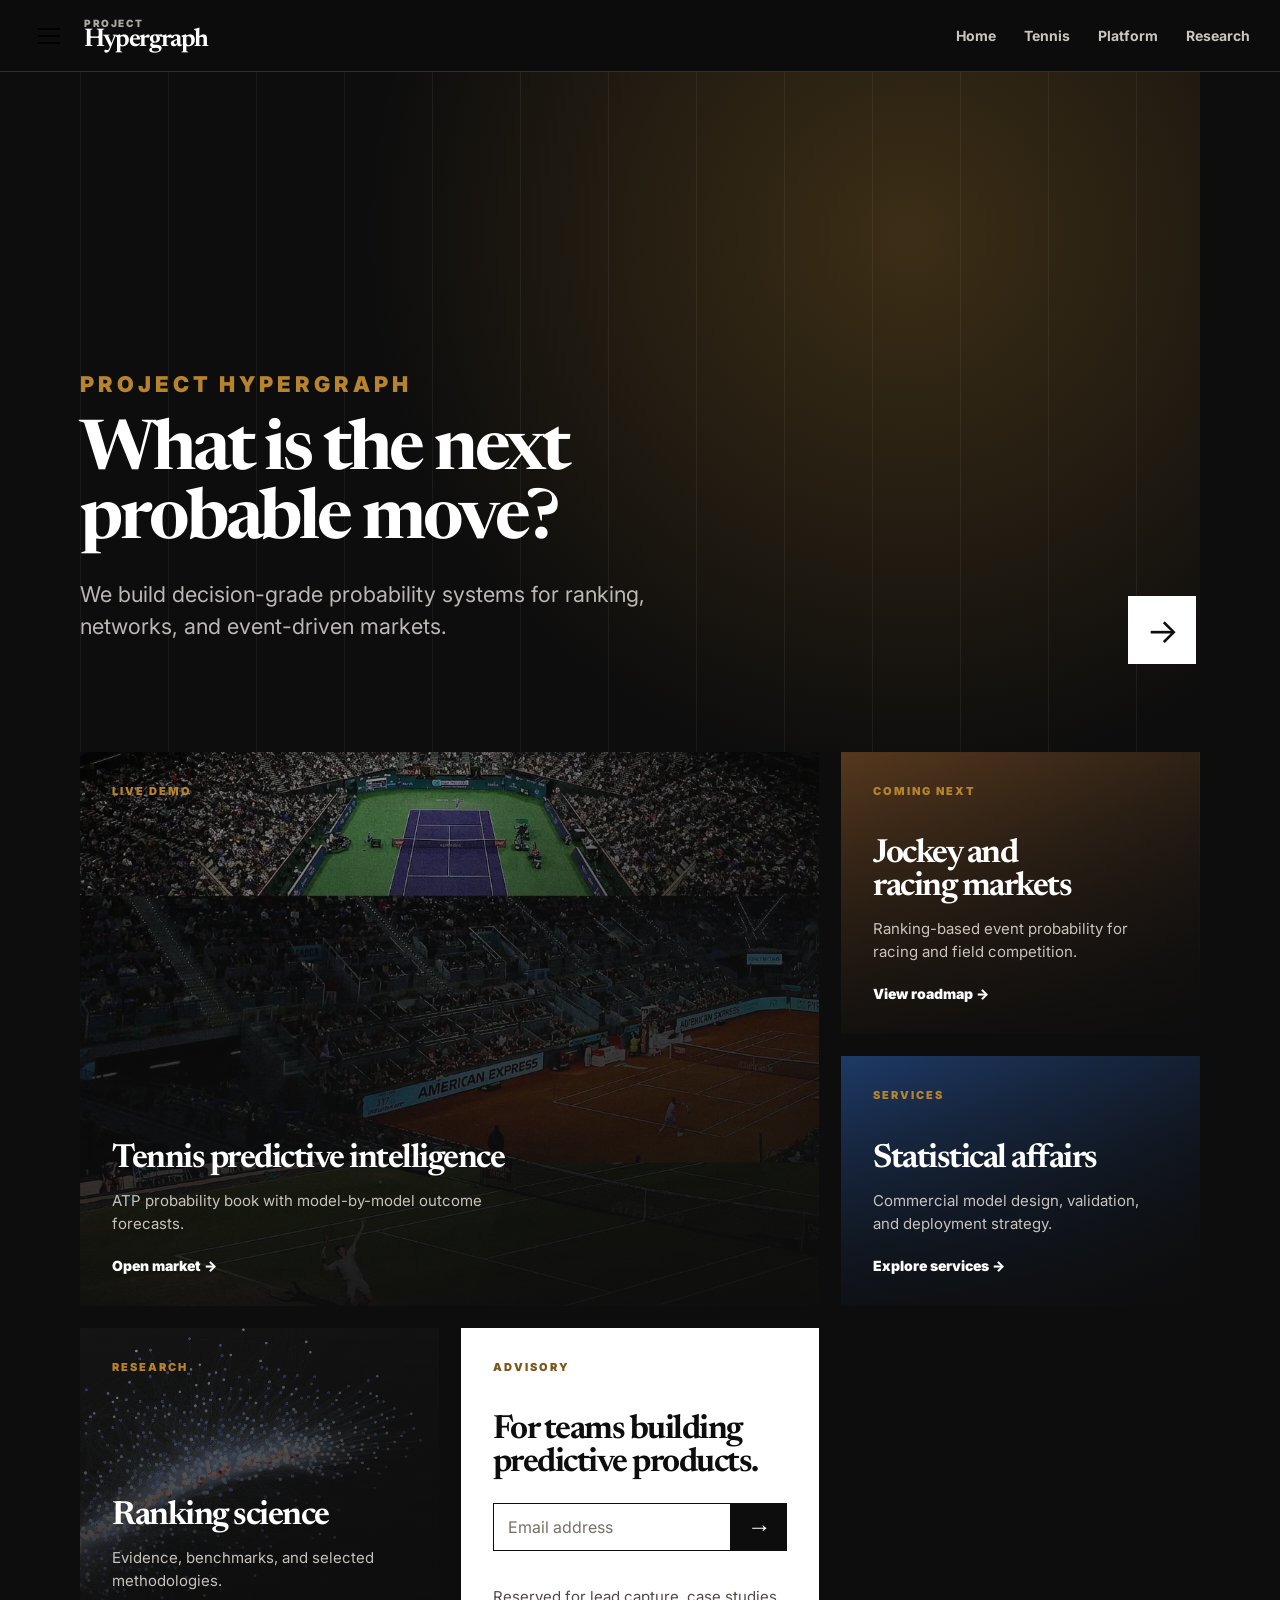
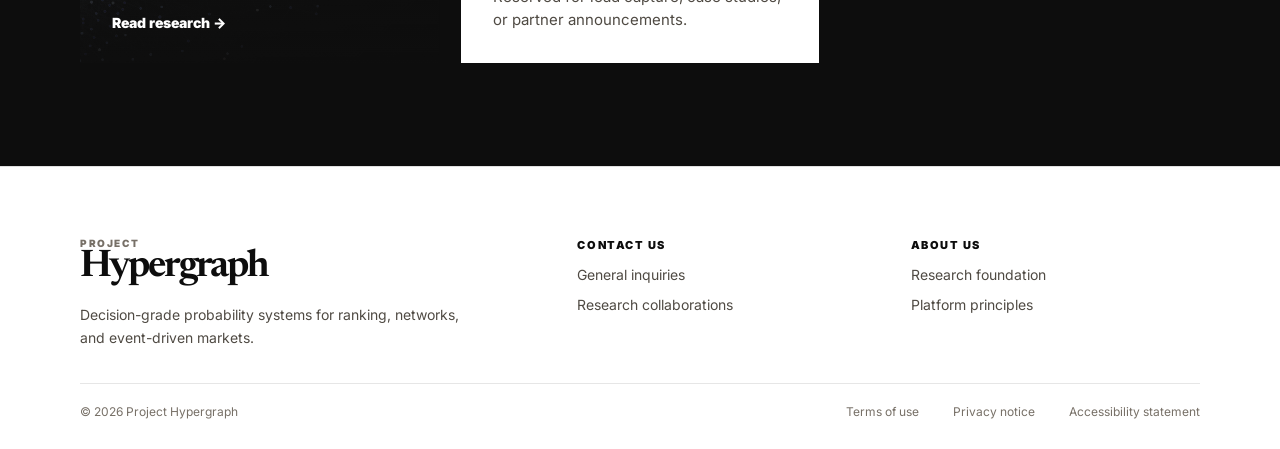
==== commit e2c0f751: "Adjust copy: simplify tennis hero, rename home cards" ====
--- a/docs/index.html
+++ b/docs/index.html
@@ -3,7 +3,7 @@
 <head>
   <meta charset="utf-8">
   <meta name="viewport" content="width=device-width, initial-scale=1">
-  <title>Hypergraph | Prediction Markets Intelligence</title>
+  <title>Hypergraph | prediction markets intelligence</title>
   <meta name="description" content="Hypergraph builds probability engines for sports, markets, and advisory products.">
   <link rel="preconnect" href="https://fonts.googleapis.com">
   <link rel="preconnect" href="https://fonts.gstatic.com" crossorigin>
@@ -43,7 +43,7 @@
     <a href="tennis.html">Tennis market</a>
     <a href="platform.html">Platform</a>
     <a href="research.html">Research</a>
-    <a href="#advisory">Consulting services</a>
+    <a href="#advisory">Consulting</a>
   </aside>
 
   <main>
@@ -76,7 +76,7 @@
 
       <a class="market-card advisory-card" href="#advisory">
         <span class="card-kicker">Services</span>
-        <h2>Statistical consulting</h2>
+        <h2>Statistical affairs</h2>
         <p>Commercial model design, validation, and deployment strategy.</p>
         <span class="card-action">Explore services &rarr;</span>
       </a>
--- a/docs/styles.css
+++ b/docs/styles.css
@@ -1,25 +1,28 @@
 /* ============================================================
    Project Hypergraph — design system
-   Direction: editorial, restrained, institutional.
-   One navy, one blue accent, hairline rules, sharp corners,
-   Newsreader 500 display serif + Inter text.
+   Direction: warm editorial — near-black, cream paper, gold.
+   Newsreader 650 display serif + Inter text, hairline rules,
+   gentle hover physics (image zoom, inset frame, lift).
    ============================================================ */
 
 :root {
   /* palette */
-  --navy: #051c2c;          /* brand dark */
-  --navy-2: #0b2a3f;        /* panel on dark */
-  --ink: #10181f;           /* primary text */
-  --body: #3f4a54;          /* secondary text */
-  --muted: #67727d;         /* tertiary text */
-  --line: #e2e6ea;          /* hairline on light */
-  --line-dark: rgba(255, 255, 255, 0.14);
-  --paper: #ffffff;
-  --paper-2: #f5f6f7;       /* quiet section fill */
-  --accent: #2251ff;        /* single blue accent */
-  --accent-soft: #7d9bff;   /* accent legible on navy */
-  --green: #177245;
-  --red: #a83c2a;
+  --black: #0d0d0d;         /* brand dark */
+  --coal: #171717;          /* panel on dark */
+  --coal-2: #2a2825;        /* alt panel on dark */
+  --ink: #1d1d1b;           /* primary text */
+  --body: #4f4a43;          /* secondary text */
+  --muted: #777067;         /* tertiary text */
+  --line: rgba(13, 13, 13, 0.13);
+  --line-dark: rgba(255, 250, 242, 0.14);
+  --paper: #ffffff;         /* light page */
+  --paper-2: #f5f4f1;       /* quiet section fill */
+  --white: #ffffff;         /* card */
+  --gold: #b7832d;
+  --gold-dark: #7c5518;
+  --green: #2c6b57;
+  --blue: #1f3d6d;
+  --red: #8f3f38;
 
   /* type */
   --serif: Newsreader, Georgia, serif;
@@ -29,6 +32,10 @@
   --wrap: 1120px;
   --gutter: 48px;
   --section-pad: clamp(64px, 8vw, 104px);
+
+  /* effects */
+  --shadow: 0 28px 90px rgba(24, 18, 12, 0.14);
+  --shadow-soft: 0 20px 60px rgba(24, 18, 12, 0.08);
 }
 
 * { box-sizing: border-box; }
@@ -49,10 +56,10 @@
 
 a { color: inherit; text-decoration: none; }
 
-::selection { color: #fff; background: var(--accent); }
+::selection { color: var(--white); background: var(--gold-dark); }
 
 :focus-visible {
-  outline: 2px solid var(--accent);
+  outline: 2px solid var(--gold-dark);
   outline-offset: 2px;
 }
 
@@ -61,32 +68,32 @@
 h1,
 h2 {
   margin: 0;
-  color: var(--ink);
+  color: var(--black);
   font-family: var(--serif);
-  font-weight: 500;
-  letter-spacing: -0.02em;
+  font-weight: 650;
+  letter-spacing: -0.045em;
   overflow-wrap: break-word;
   text-wrap: balance;
 }
 
 h1 {
-  max-width: 880px;
-  font-size: clamp(38px, 5vw, 62px);
+  max-width: 900px;
+  font-size: clamp(40px, 5.4vw, 74px);
+  line-height: 1;
+}
+
+h2 {
+  max-width: 800px;
+  font-size: clamp(28px, 3.4vw, 46px);
   line-height: 1.05;
 }
 
-h2 {
-  max-width: 780px;
-  font-size: clamp(26px, 3.2vw, 40px);
-  line-height: 1.08;
-}
-
 .eyebrow {
-  margin: 0 0 20px;
-  color: var(--accent);
+  margin: 0 0 18px;
+  color: var(--gold-dark);
   font-size: 11px;
-  font-weight: 700;
-  letter-spacing: 0.17em;
+  font-weight: 900;
+  letter-spacing: 0.18em;
   text-transform: uppercase;
 }
 
@@ -96,21 +103,21 @@
 figcaption {
   color: var(--body);
   font-size: 17px;
-  line-height: 1.62;
+  line-height: 1.6;
 }
 
 .hero-lede {
   max-width: 600px;
-  margin: 26px 0 0;
+  margin: 24px 0 0;
   font-size: clamp(17px, 1.5vw, 20px);
 }
 
-.section-heading { margin-bottom: 36px; }
+.section-heading { margin-bottom: 32px; }
 
 .section-heading.split {
   display: grid;
   grid-template-columns: minmax(0, 1fr) minmax(280px, 0.44fr);
-  gap: 36px;
+  gap: 34px;
   align-items: end;
 }
 
@@ -123,24 +130,24 @@
   display: flex;
   align-items: center;
   gap: 16px;
-  min-height: 68px;
-  padding: 0 28px;
-  background: rgba(255, 255, 255, 0.94);
+  min-height: 72px;
+  padding: 0 30px;
+  background: rgba(255, 255, 255, 0.92);
   border-bottom: 1px solid var(--line);
-  backdrop-filter: blur(14px);
+  backdrop-filter: blur(16px);
 }
 
 .topbar.dark {
-  color: #fff;
-  background: rgba(5, 28, 44, 0.96);
+  color: var(--white);
+  background: rgba(13, 13, 13, 0.94);
   border-bottom-color: var(--line-dark);
 }
 
 .menu-toggle {
   display: inline-grid;
   gap: 5px;
-  width: 36px;
-  height: 40px;
+  width: 38px;
+  height: 42px;
   place-content: center;
   background: transparent;
   border: 0;
@@ -149,8 +156,8 @@
 
 .menu-toggle span {
   display: block;
-  width: 20px;
-  height: 1.5px;
+  width: 22px;
+  height: 2px;
   background: currentColor;
 }
 
@@ -158,8 +165,8 @@
 
 .brand-wordmark {
   display: grid;
-  gap: 2px;
-  line-height: 1;
+  gap: 1px;
+  line-height: 0.92;
   text-align: left;
 }
 
@@ -167,33 +174,33 @@
 .brand-wordmark small { display: block; }
 
 .brand-wordmark strong {
-  color: var(--navy);
+  color: var(--black);
   font-family: var(--serif);
-  font-size: 23px;
-  font-weight: 500;
-  letter-spacing: -0.01em;
+  font-size: clamp(25px, 2vw, 30px);
+  font-weight: 650;
+  letter-spacing: -0.055em;
 }
 
 .brand-wordmark small {
   color: var(--muted);
-  font-size: 9px;
-  font-weight: 700;
-  letter-spacing: 0.22em;
+  font-size: 10px;
+  font-weight: 900;
+  letter-spacing: 0.16em;
   text-transform: uppercase;
 }
 
-.topbar.dark .brand-wordmark strong { color: #fff; }
-.topbar.dark .brand-wordmark small { color: rgba(255, 255, 255, 0.6); }
-.topbar.dark .topnav { color: rgba(255, 255, 255, 0.78); }
-.topbar.dark .topnav a::after { background: #fff; }
+.topbar.dark .brand-wordmark strong { color: var(--white); }
+.topbar.dark .brand-wordmark small { color: rgba(255, 250, 242, 0.66); }
+.topbar.dark .topnav { color: rgba(255, 250, 242, 0.78); }
+.topbar.dark .topnav a::after { background: var(--white); }
 
 .topnav {
   display: flex;
-  gap: 30px;
+  gap: 28px;
   margin-left: auto;
   color: var(--body);
-  font-size: 13.5px;
-  font-weight: 600;
+  font-size: 14px;
+  font-weight: 700;
 }
 
 .topnav a { position: relative; }
@@ -202,12 +209,12 @@
   position: absolute;
   left: 0;
   right: 0;
-  bottom: -6px;
-  height: 1.5px;
+  bottom: -8px;
+  height: 2px;
   content: "";
-  background: var(--navy);
+  background: var(--black);
   opacity: 0;
-  transform: scaleX(0.5);
+  transform: scaleX(0.6);
   transform-origin: left;
   transition: 160ms ease;
 }
@@ -228,7 +235,7 @@
   position: fixed;
   inset: 0;
   z-index: 38;
-  background: rgba(5, 28, 44, 0.45);
+  background: rgba(13, 13, 13, 0.46);
   opacity: 0;
   pointer-events: none;
   transition: opacity 180ms ease;
@@ -239,14 +246,14 @@
   top: 0;
   left: 0;
   z-index: 39;
-  width: min(400px, 88vw);
+  width: min(420px, 88vw);
   height: 100vh;
-  padding: 28px 32px;
-  color: var(--ink);
-  background: var(--paper);
+  padding: 32px;
+  color: var(--black);
+  background: var(--white);
   border-right: 1px solid var(--line);
   transform: translateX(-100%);
-  transition: transform 220ms ease;
+  transition: transform 220ms ease, box-shadow 220ms ease;
 }
 
 .drawer-open .drawer-backdrop {
@@ -254,43 +261,47 @@
   pointer-events: auto;
 }
 
-.drawer-open .site-drawer { transform: translateX(0); }
+.drawer-open .site-drawer {
+  transform: translateX(0);
+  box-shadow: 30px 0 80px rgba(0, 0, 0, 0.32);
+}
 
 .drawer-head {
   display: flex;
   align-items: center;
   justify-content: space-between;
-  margin-bottom: 40px;
+  margin-bottom: 28px;
 }
 
 .drawer-head button {
   padding: 0;
-  color: var(--muted);
+  color: var(--body);
   background: transparent;
   border: 0;
   font: inherit;
-  font-size: 11px;
-  font-weight: 700;
-  letter-spacing: 0.14em;
+  font-size: 12px;
+  font-weight: 800;
+  letter-spacing: 0.1em;
   text-transform: uppercase;
   cursor: pointer;
 }
 
-.drawer-head button:hover { color: var(--navy); }
+.drawer-head button:hover { color: var(--gold-dark); }
 
 .site-drawer a {
   display: block;
-  padding: 17px 0;
+  padding: 14px 0;
   border-top: 1px solid var(--line);
   font-family: var(--serif);
-  font-size: 27px;
-  line-height: 1.1;
-  letter-spacing: -0.015em;
-  transition: color 140ms ease, padding-left 140ms ease;
+  font-size: 21px;
+  font-weight: 500;
+  line-height: 1.2;
+  letter-spacing: -0.01em;
+  transition: color 160ms ease, padding-left 160ms ease;
 }
 
 .site-drawer a:hover {
-  color: var(--accent);
+  color: var(--gold-dark);
   padding-left: 6px;
 }
 
@@ -299,7 +310,7 @@
 .site-footer {
   flex-shrink: 0;
   color: var(--body);
-  background: var(--paper);
+  background: var(--white);
   border-top: 1px solid var(--line);
 }
 
@@ -308,32 +319,32 @@
   display: grid;
   grid-template-columns: minmax(280px, 0.95fr) minmax(0, 1.45fr);
   gap: clamp(42px, 7vw, 92px);
-  padding: clamp(48px, 6vw, 72px) 0 40px;
+  padding: clamp(46px, 6vw, 72px) 0 34px;
   margin: 0 auto;
 }
 
 .footer-brand p {
-  max-width: 380px;
-  margin: 20px 0 0;
+  max-width: 390px;
+  margin: 18px 0 0;
   font-size: 14px;
   line-height: 1.65;
 }
 
-.footer-wordmark { display: grid; gap: 3px; line-height: 1; }
+.footer-wordmark { display: grid; gap: 2px; line-height: 0.92; }
 
 .footer-wordmark strong {
-  color: var(--navy);
+  color: var(--black);
   font-family: var(--serif);
-  font-size: 30px;
-  font-weight: 500;
-  letter-spacing: -0.01em;
+  font-size: clamp(28px, 3vw, 38px);
+  font-weight: 650;
+  letter-spacing: -0.055em;
 }
 
 .footer-wordmark small {
   color: var(--muted);
-  font-size: 9px;
-  font-weight: 700;
-  letter-spacing: 0.22em;
+  font-size: 10px;
+  font-weight: 900;
+  letter-spacing: 0.16em;
   text-transform: uppercase;
 }
 
@@ -344,124 +355,109 @@
 }
 
 .footer-links h2 {
-  margin: 0 0 16px;
-  color: var(--muted);
+  margin: 0 0 14px;
+  color: var(--black);
   font-family: var(--sans);
   font-size: 11px;
-  font-weight: 700;
-  letter-spacing: 0.15em;
+  font-weight: 900;
+  letter-spacing: 0.14em;
   line-height: 1.2;
   text-transform: uppercase;
 }
 
 .footer-links a {
   display: block;
-  margin: 12px 0;
+  margin: 11px 0;
   font-size: 14px;
   line-height: 1.35;
-  transition: color 140ms ease;
-}
-
-.footer-links a:hover { color: var(--accent); }
+  transition: color 160ms ease;
+}
+
+.footer-links a:hover { color: var(--gold-dark); }
 
 .footer-bottom {
   width: min(calc(100% - 2 * var(--gutter)), var(--wrap));
   display: flex;
   flex-wrap: wrap;
   justify-content: flex-end;
-  gap: 14px clamp(18px, 3vw, 34px);
-  padding: 22px 0 30px;
+  gap: 12px clamp(18px, 3vw, 34px);
+  padding: 20px 0 30px;
   margin: 0 auto;
   color: var(--muted);
-  border-top: 1px solid var(--line);
-  font-size: 12.5px;
+  border-top: 1px solid rgba(13, 13, 13, 0.1);
+  font-size: 12px;
 }
 
 .footer-bottom span:first-child { margin-right: auto; }
 
-.footer-bottom a { transition: color 140ms ease; }
-.footer-bottom a:hover { color: var(--accent); }
-
-/* dark footer on the home page */
-.home-page .site-footer {
-  color: rgba(255, 255, 255, 0.72);
-  background: var(--navy);
-  border-top-color: var(--line-dark);
-}
-
-.home-page .footer-wordmark strong { color: #fff; }
-.home-page .footer-wordmark small,
-.home-page .footer-links h2 { color: rgba(255, 255, 255, 0.5); }
-.home-page .footer-bottom { border-top-color: var(--line-dark); color: rgba(255, 255, 255, 0.5); }
-.home-page .footer-links a:hover,
-.home-page .footer-bottom a:hover { color: var(--accent-soft); }
+.footer-bottom a { transition: color 160ms ease; }
+.footer-bottom a:hover { color: var(--gold-dark); }
 
 /* ---------- home page ---------- */
 
-.home-page { background: var(--navy); }
+.home-page { background: var(--black); }
 
 .home-page main {
   width: min(calc(100% - 2 * var(--gutter)), var(--wrap));
   margin: 0 auto;
-  color: #fff;
-  background: var(--navy);
+  color: var(--white);
+  background: var(--black);
 }
 
 .home-hero {
   width: 100%;
-  min-height: min(660px, calc(100vh - 68px));
+  min-height: min(680px, calc(100vh - 72px));
   display: grid;
   grid-template-columns: minmax(0, 1fr) 72px;
   align-items: end;
   gap: 28px;
-  padding: clamp(72px, 10vw, 120px) 0 clamp(56px, 7vw, 92px);
+  padding: clamp(64px, 9vw, 112px) 0 clamp(50px, 7vw, 88px);
   margin-inline: auto;
   background:
-    linear-gradient(90deg, rgba(255, 255, 255, 0.045) 1px, transparent 1px) 0 0 / 88px 88px,
-    var(--navy);
+    linear-gradient(90deg, rgba(255, 250, 242, 0.06) 1px, transparent 1px) 0 0 / 88px 88px,
+    radial-gradient(circle at 74% 24%, rgba(183, 131, 45, 0.28), transparent 34rem),
+    var(--black);
 }
 
 .home-hero h1 {
-  max-width: 760px;
-  color: #fff;
+  max-width: 780px;
+  color: var(--white);
 }
 
 .home-hero p {
-  max-width: 560px;
-  color: rgba(255, 255, 255, 0.7);
-  font-size: clamp(16px, 1.5vw, 19px);
-  line-height: 1.55;
-}
-
-.home-hero .eyebrow { color: var(--accent-soft); }
+  max-width: 590px;
+  color: rgba(255, 250, 242, 0.72);
+  font-size: clamp(17px, 1.7vw, 22px);
+  line-height: 1.48;
+}
+
+.home-hero .eyebrow { color: var(--gold); }
 
 .hero-arrow {
   display: grid;
-  width: 60px;
-  height: 60px;
+  width: 68px;
+  height: 68px;
   place-items: center;
   align-self: end;
-  color: #fff;
-  background: transparent;
-  border: 1px solid rgba(255, 255, 255, 0.35);
-  font-size: 24px;
-  font-weight: 300;
-  transition: background 160ms ease, color 160ms ease, border-color 160ms ease;
+  color: var(--black);
+  background: var(--white);
+  font-size: 34px;
+  font-weight: 400;
+  transition: transform 180ms ease, background 180ms ease;
 }
 
 .hero-arrow:hover {
-  color: var(--navy);
-  background: #fff;
-  border-color: #fff;
+  background: var(--gold);
+  transform: translateY(-6px);
 }
 
 .market-board {
   width: 100%;
   display: grid;
   grid-template-columns: repeat(3, minmax(0, 1fr));
-  grid-auto-rows: minmax(240px, auto);
-  gap: 16px;
-  padding: 0 0 clamp(80px, 9vw, 132px);
+  grid-auto-rows: minmax(250px, auto);
+  gap: 22px;
+  padding: 0 0 clamp(72px, 8vw, 128px);
   margin: 0 auto;
 }
 
@@ -469,14 +465,13 @@
   position: relative;
   overflow: hidden;
   display: flex;
-  min-height: 240px;
+  min-height: 250px;
   flex-direction: column;
   justify-content: flex-end;
-  padding: clamp(24px, 2.6vw, 32px);
-  color: #fff;
-  background: var(--navy-2);
-  border: 1px solid var(--line-dark);
-  transition: border-color 180ms ease, background 180ms ease;
+  padding: clamp(22px, 2.6vw, 32px);
+  color: var(--white);
+  background: var(--coal);
+  transition: transform 220ms ease, filter 220ms ease;
 }
 
 .market-card::before {
@@ -484,16 +479,28 @@
   inset: 0;
   content: "";
   background:
-    linear-gradient(180deg, rgba(5, 28, 44, 0.1), rgba(5, 28, 44, 0.88)),
-    var(--card-image, none);
+    linear-gradient(180deg, rgba(13, 13, 13, 0.06), rgba(13, 13, 13, 0.86)),
+    var(--card-image, linear-gradient(135deg, #2a2825, #0d0d0d));
   background-size: cover;
   background-position: center;
-}
-
-.market-card:hover {
-  background: #0e3248;
-  border-color: rgba(255, 255, 255, 0.38);
-}
+  transform: scale(1);
+  transition: transform 420ms ease;
+}
+
+.market-card::after {
+  position: absolute;
+  inset: 18px;
+  content: "";
+  border: 1px solid rgba(255, 250, 242, 0);
+  transition: border-color 180ms ease;
+  pointer-events: none;
+}
+
+.market-card:hover { transform: translateY(-4px); }
+
+.market-card:hover::before { transform: scale(1.06); }
+
+.market-card:hover::after { border-color: rgba(255, 250, 242, 0.48); }
 
 .market-card > * { position: relative; z-index: 1; }
 
@@ -503,59 +510,63 @@
 }
 
 .tennis-card {
-  --card-image: linear-gradient(180deg, rgba(5, 28, 44, 0.05), rgba(5, 28, 44, 0.85)), url("assets/atp_teaser.webp");
+  --card-image: linear-gradient(135deg, rgba(13, 13, 13, 0.18), rgba(13, 13, 13, 0.82)), url("assets/atp_teaser.webp");
+}
+
+.jockey-card {
+  --card-image: linear-gradient(135deg, #5b3b1e, #101010);
+}
+
+.advisory-card {
+  --card-image: linear-gradient(135deg, #1f3d6d, #0d0d0d);
 }
 
 .research-card {
-  --card-image: linear-gradient(180deg, rgba(5, 28, 44, 0.2), rgba(5, 28, 44, 0.88)), url("assets/hypergraph_transparent.webp");
+  --card-image: linear-gradient(135deg, rgba(13, 13, 13, 0.22), rgba(13, 13, 13, 0.84)), url("assets/hypergraph_transparent.webp");
 }
 
 .subscribe-card {
-  color: var(--ink);
-  background: var(--paper);
-  border-color: var(--paper);
-}
-
-.subscribe-card::before { display: none; }
-
-.subscribe-card:hover {
-  background: var(--paper);
-  border-color: var(--paper);
-}
+  color: var(--black);
+  background: var(--white);
+}
+
+.subscribe-card::before,
+.subscribe-card::after { display: none; }
+
+.subscribe-card:hover { transform: translateY(-4px); }
 
 .card-kicker {
   margin-bottom: auto;
-  color: var(--accent-soft);
-  font-size: 10.5px;
-  font-weight: 700;
+  color: var(--gold);
+  font-size: 11px;
+  font-weight: 900;
   letter-spacing: 0.18em;
   text-transform: uppercase;
 }
 
-.subscribe-card .card-kicker { color: var(--accent); }
+.subscribe-card .card-kicker { color: var(--gold-dark); }
 
 .market-card h2 {
   margin-top: 40px;
   color: currentColor;
-  font-size: clamp(24px, 2.4vw, 36px);
-  line-height: 1.06;
+  font-size: clamp(26px, 2.6vw, 42px);
+  line-height: 1;
 }
 
 .market-card p {
-  max-width: 420px;
+  max-width: 430px;
   margin: 12px 0 0;
-  color: rgba(255, 255, 255, 0.72);
-  font-size: 14.5px;
+  color: rgba(255, 250, 242, 0.76);
+  font-size: 15px;
   line-height: 1.55;
 }
 
 .subscribe-card p { color: var(--body); }
 
 .card-action {
-  margin-top: 20px;
-  font-size: 13px;
-  font-weight: 700;
-  letter-spacing: 0.02em;
+  margin-top: 22px;
+  font-weight: 900;
+  font-size: 14px;
   transition: padding-left 160ms ease;
 }
 
@@ -563,27 +574,23 @@
 
 .subscribe-form {
   display: flex;
-  gap: 8px;
-  margin: 20px 0 14px;
-}
-
-.subscribe-form input {
-  border-color: var(--navy);
-}
+  margin: 22px 0;
+}
+
+.subscribe-form input { border-color: var(--black); }
 
 .subscribe-form button {
-  width: 52px;
+  width: 56px;
   flex-shrink: 0;
-  color: #fff;
-  background: var(--navy);
+  color: var(--white);
+  background: var(--black);
   border: 0;
-  font-size: 20px;
-  font-weight: 300;
+  font-size: 24px;
   cursor: pointer;
-  transition: background 140ms ease;
-}
-
-.subscribe-form button:hover { background: var(--accent); }
+  transition: background 160ms ease;
+}
+
+.subscribe-form button:hover { background: var(--gold-dark); }
 
 /* ---------- shared section scaffolding ---------- */
 
@@ -596,14 +603,17 @@
 }
 
 .hero {
-  min-height: min(720px, calc(100vh - 68px));
-  display: grid;
-  grid-template-columns: minmax(0, 1.1fr) minmax(300px, 0.52fr);
+  min-height: min(760px, calc(100vh - 72px));
+  display: grid;
+  grid-template-columns: minmax(0, 1.1fr) minmax(320px, 0.55fr);
   align-items: end;
-  gap: clamp(36px, 6vw, 88px);
-}
-
-/* hero metric cards: flat, uniform, tabular numerals */
+  gap: clamp(36px, 6vw, 94px);
+  background:
+    linear-gradient(90deg, rgba(13, 13, 13, 0.03) 1px, transparent 1px) 0 0 / 72px 72px,
+    radial-gradient(circle at 70% 20%, rgba(183, 131, 45, 0.1), transparent 32rem);
+}
+
+/* hero metric cards: signature black / coal / gold trio */
 .hero-metrics {
   display: grid;
   gap: 12px;
@@ -612,110 +622,108 @@
 }
 
 .hero-metrics article {
-  padding: 24px 26px;
-  background: var(--paper);
-  border: 1px solid var(--line);
-  border-top: 3px solid var(--navy);
-}
+  padding: 26px;
+  color: var(--white);
+  background: var(--black);
+  box-shadow: var(--shadow);
+}
+
+.hero-metrics article:nth-child(2) { background: var(--coal-2); }
+.hero-metrics article:nth-child(3) { background: var(--gold-dark); }
 
 .hero-metrics span {
   display: block;
-  color: var(--navy);
-  font-size: clamp(32px, 3.2vw, 46px);
-  font-weight: 700;
-  letter-spacing: -0.03em;
+  font-size: clamp(34px, 3.6vw, 54px);
+  font-weight: 900;
+  letter-spacing: -0.06em;
   font-variant-numeric: tabular-nums;
 }
 
 .hero-metrics small {
   display: block;
-  margin-top: 6px;
+  margin-top: 4px;
+  color: rgba(255, 250, 242, 0.78);
+  font-size: 12px;
+  font-weight: 800;
+  letter-spacing: 0.1em;
+  text-transform: uppercase;
+}
+
+/* dark band */
+.feature-band {
+  display: grid;
+  grid-template-columns: minmax(280px, 0.76fr) minmax(0, 1.24fr);
+  gap: clamp(28px, 4vw, 48px);
+  padding-top: clamp(48px, 6vw, 76px);
+  padding-bottom: clamp(48px, 6vw, 76px);
+  background: var(--black);
+  color: var(--white);
+}
+
+.feature-band h2 { max-width: 430px; color: var(--white); }
+.feature-band .eyebrow { color: var(--gold); }
+
+.brief-grid {
+  display: grid;
+  grid-template-columns: repeat(3, 1fr);
+  gap: 1px;
+  background: rgba(255, 250, 242, 0.2);
+}
+
+.brief-grid article {
+  min-height: 190px;
+  padding: 24px;
+  background: var(--black);
+}
+
+.brief-grid strong,
+.brief-grid span { display: block; }
+
+.brief-grid strong {
+  margin-bottom: 26px;
+  font-size: 18px;
+  line-height: 1.15;
+}
+
+.brief-grid span {
+  color: rgba(255, 250, 242, 0.72);
+  font-size: 14px;
+  line-height: 1.55;
+}
+
+/* ---------- tennis: prediction book ---------- */
+
+.lab-controls {
+  display: grid;
+  grid-template-columns: minmax(260px, 1fr) 180px 230px;
+  gap: 12px;
+  margin-bottom: 24px;
+  padding: 18px;
+  background: var(--white);
+  border: 1px solid var(--line);
+  box-shadow: var(--shadow-soft);
+}
+
+.lab-controls label {
+  display: grid;
+  gap: 7px;
   color: var(--muted);
   font-size: 11px;
-  font-weight: 700;
+  font-weight: 900;
   letter-spacing: 0.12em;
-  text-transform: uppercase;
-}
-
-/* dark band */
-.feature-band {
-  display: grid;
-  grid-template-columns: minmax(280px, 0.76fr) minmax(0, 1.24fr);
-  gap: clamp(32px, 4vw, 56px);
-  padding-top: clamp(48px, 6vw, 72px);
-  padding-bottom: clamp(48px, 6vw, 72px);
-  background: var(--navy);
-  color: #fff;
-}
-
-.feature-band h2 { max-width: 420px; color: #fff; }
-.feature-band .eyebrow { color: var(--accent-soft); }
-
-.brief-grid {
-  display: grid;
-  grid-template-columns: repeat(3, 1fr);
-  gap: 1px;
-  background: var(--line-dark);
-  border: 1px solid var(--line-dark);
-}
-
-.brief-grid article {
-  min-height: 180px;
-  padding: 24px;
-  background: var(--navy);
-}
-
-.brief-grid strong,
-.brief-grid span { display: block; }
-
-.brief-grid strong {
-  margin-bottom: 24px;
-  font-size: 15px;
-  font-weight: 700;
-  line-height: 1.3;
-}
-
-.brief-grid span {
-  color: rgba(255, 255, 255, 0.68);
-  font-size: 13.5px;
-  line-height: 1.55;
-}
-
-/* ---------- tennis: prediction book ---------- */
-
-.match-book { background: var(--paper); }
-
-.lab-controls {
-  display: grid;
-  grid-template-columns: minmax(260px, 1fr) 180px 230px;
-  gap: 14px;
-  margin-bottom: 28px;
-  padding: 18px 20px;
-  background: var(--paper);
-  border: 1px solid var(--line);
-}
-
-.lab-controls label {
-  display: grid;
-  gap: 8px;
-  color: var(--muted);
-  font-size: 11px;
-  font-weight: 700;
-  letter-spacing: 0.13em;
   text-transform: uppercase;
 }
 
 input,
 select {
   width: 100%;
-  height: 44px;
-  padding: 0 13px;
+  height: 48px;
+  padding: 0 14px;
   color: var(--ink);
-  background: var(--paper);
+  background: var(--white);
   border: 1px solid var(--line);
   border-radius: 0;
   font: inherit;
-  font-size: 14px;
   transition: border-color 140ms ease;
 }
 
@@ -723,14 +731,14 @@
 
 input:focus,
 select:focus {
-  border-color: var(--navy);
+  border-color: var(--black);
   outline: none;
 }
 
 .load-error {
   padding: 14px 20px;
   color: var(--red);
-  background: #faf0ee;
+  background: rgba(143, 63, 56, 0.1);
   border-left: 3px solid var(--red);
   font-size: 14px;
 }
@@ -740,21 +748,20 @@
   display: grid;
   grid-template-columns: repeat(3, 1fr);
   gap: 14px;
-  margin-bottom: 20px;
+  margin-bottom: 18px;
 }
 
 .highlight-card {
-  min-height: 176px;
-  padding: 22px 24px;
-  color: #fff;
-  background: var(--navy);
-  border: 1px solid var(--navy);
+  min-height: 160px;
+  padding: 20px;
+  color: var(--white);
+  background: var(--black);
 }
 
 .highlight-card small {
-  color: rgba(255, 255, 255, 0.6);
+  color: var(--gold);
   font-size: 11px;
-  font-weight: 600;
+  font-weight: 800;
   letter-spacing: 0.1em;
   text-transform: uppercase;
 }
@@ -763,14 +770,14 @@
   margin: 14px 0 18px;
   font-family: var(--serif);
   font-size: 21px;
-  font-weight: 500;
-  letter-spacing: -0.01em;
-  line-height: 1.15;
+  font-weight: 650;
+  letter-spacing: -0.02em;
+  line-height: 1.12;
 }
 
 .highlight-card p {
   margin: 0 0 16px;
-  color: rgba(255, 255, 255, 0.78);
+  color: rgba(255, 250, 242, 0.78);
   font-size: 13.5px;
 }
 
@@ -778,61 +785,66 @@
 .prediction-list {
   display: grid;
   grid-template-columns: repeat(2, minmax(0, 1fr));
-  gap: 16px;
+  gap: 22px;
 }
 
 .match-card {
-  padding: 24px;
-  background: var(--paper);
+  position: relative;
+  padding: 16px 18px;
+  background: var(--white);
   border: 1px solid var(--line);
-  transition: border-color 160ms ease;
-}
-
-.match-card:hover { border-color: #c6cdd4; }
+  box-shadow: var(--shadow-soft);
+  transition: transform 200ms ease, box-shadow 200ms ease;
+}
+
+.match-card:hover {
+  transform: translateY(-3px);
+  box-shadow: var(--shadow);
+}
 
 .match-topline {
   display: grid;
-  grid-template-columns: 1fr minmax(170px, 0.46fr);
+  grid-template-columns: 1fr minmax(180px, 0.48fr);
   gap: 20px;
   margin-bottom: 22px;
-  padding-bottom: 18px;
+  padding-bottom: 16px;
   border-bottom: 1px solid var(--line);
 }
 
 .match-meta {
   color: var(--muted);
-  font-size: 10.5px;
-  font-weight: 600;
-  letter-spacing: 0.09em;
-  line-height: 1.5;
+  font-size: 11px;
+  font-weight: 900;
+  letter-spacing: 0.08em;
+  line-height: 1.4;
   text-transform: uppercase;
 }
 
 .players {
   display: grid;
   gap: 6px;
-  margin-top: 10px;
+  margin-top: 6px;
   font-size: 19px;
-  font-weight: 700;
-  letter-spacing: -0.01em;
-  line-height: 1.1;
+  font-weight: 900;
+  letter-spacing: -0.02em;
+  line-height: 1.05;
 }
 
 .winner { color: var(--green); }
 
-.model-probs { display: grid; gap: 14px; }
+.model-probs { display: grid; gap: 12px; }
 
 .forecast-row {
   display: grid;
-  grid-template-columns: 52px minmax(0, 1fr) 52px 62px;
+  grid-template-columns: 88px minmax(0, 1fr) 52px 62px;
   gap: 12px;
   align-items: center;
 }
 
 .model-name {
-  color: var(--ink);
-  font-size: 12px;
-  font-weight: 700;
+  color: var(--black);
+  font-size: 13px;
+  font-weight: 900;
 }
 
 .forecast-main { min-width: 0; }
@@ -841,34 +853,34 @@
   display: flex;
   justify-content: space-between;
   gap: 10px;
-  margin-bottom: 6px;
-  font-size: 11.5px;
-  font-weight: 600;
+  margin-bottom: 7px;
+  font-size: 12px;
+  font-weight: 900;
 }
 
 .forecast-pick span:last-child {
   color: var(--muted);
-  font-weight: 500;
+  font-weight: 700;
   font-variant-numeric: tabular-nums;
 }
 
 .prob-track {
   position: relative;
-  height: 5px;
+  height: 6px;
   overflow: hidden;
-  background: #eceff2;
+  background: rgba(13, 13, 13, 0.09);
 }
 
 .prob-fill {
   display: block;
   height: 100%;
-  background: var(--model-color, var(--navy));
+  background: var(--model-color, var(--gold));
 }
 
 .prob-value {
-  color: var(--ink);
-  font-size: 13px;
-  font-weight: 700;
+  color: var(--black);
+  font-size: 15px;
+  font-weight: 900;
   text-align: right;
   font-variant-numeric: tabular-nums;
 }
@@ -879,9 +891,9 @@
   justify-content: center;
   gap: 6px;
   color: var(--green);
-  font-size: 10.5px;
-  font-weight: 700;
-  letter-spacing: 0.08em;
+  font-size: 11px;
+  font-weight: 900;
+  letter-spacing: 0.06em;
   text-transform: uppercase;
 }
 
@@ -897,15 +909,119 @@
 
 .match-note {
   margin: 16px 0 0;
-  padding-top: 14px;
+  padding-top: 13px;
   color: var(--muted);
   border-top: 1px solid var(--line);
+  font-size: 13px;
+}
+
+/* minimal card face + hover-revealed details */
+.match-head {
+  position: relative;
+  margin-bottom: 14px;
+  padding-bottom: 12px;
+  border-bottom: 1px solid var(--line);
+}
+
+.match-date {
+  color: var(--muted);
+  font-size: 10.5px;
+  font-weight: 700;
+  letter-spacing: 0.09em;
+  text-transform: uppercase;
+}
+
+.details-toggle {
+  position: absolute;
+  top: -2px;
+  right: 0;
+  color: var(--muted);
+  font-size: 19px;
+  line-height: 1;
+  cursor: default;
+  user-select: none;
+  transition: color 140ms ease;
+}
+
+.details-toggle:hover { color: var(--gold-dark); }
+
+.match-details {
+  position: absolute;
+  inset: -16px -18px;
+  z-index: 2;
+  display: grid;
+  align-content: start;
+  gap: 10px;
+  padding: 16px 18px;
+  background: rgba(255, 255, 255, 0.94);
+  border: 1px solid var(--line);
+  opacity: 0;
+  pointer-events: none;
+  transition: opacity 160ms ease;
+}
+
+.details-toggle:hover ~ .match-details,
+.match-details:hover {
+  opacity: 1;
+  pointer-events: auto;
+}
+
+.detail-meta {
+  color: var(--muted);
+  font-size: 10.5px;
+  font-weight: 700;
+  letter-spacing: 0.08em;
+  line-height: 1.55;
+  text-transform: uppercase;
+}
+
+.detail-model {
+  display: flex;
+  justify-content: space-between;
+  gap: 12px;
+  color: var(--body);
   font-size: 12.5px;
 }
 
+.detail-model strong { color: var(--black); }
+
+/* tennis page: low-profile overrides */
+.tennis-page .hero {
+  display: block;
+  min-height: auto;
+  padding-top: clamp(56px, 7vw, 88px);
+  padding-bottom: clamp(32px, 4vw, 48px);
+  background: none;
+}
+
+.tennis-page .hero h1 {
+  max-width: 640px;
+  font-size: clamp(30px, 3.8vw, 48px);
+}
+
+.hero-stats {
+  display: flex;
+  flex-wrap: wrap;
+  gap: 14px 40px;
+  margin-top: 34px;
+  padding-top: 18px;
+  border-top: 1px solid var(--line);
+  color: var(--muted);
+  font-size: 11.5px;
+  font-weight: 700;
+  letter-spacing: 0.1em;
+  text-transform: uppercase;
+}
+
+.hero-stats strong {
+  margin-right: 8px;
+  color: var(--black);
+  font-size: 16px;
+  font-weight: 800;
+  font-variant-numeric: tabular-nums;
+}
+
 /* ---------- tennis: benchmarks ---------- */
-
-.benchmarks { background: var(--paper); }
 
 .model-cards {
   display: grid;
@@ -914,11 +1030,10 @@
 }
 
 .model-card {
-  min-height: 300px;
-  padding: 26px;
-  background: var(--paper);
+  padding: 22px;
+  background: var(--white);
   border: 1px solid var(--line);
-  border-top: 3px solid var(--model-color, var(--navy));
+  border-top: 4px solid var(--model-color, var(--gold));
 }
 
 .model-card header {
@@ -929,11 +1044,11 @@
 }
 
 .model-card h3 {
-  margin: 0 0 8px;
+  margin: 0 0 10px;
   font-family: var(--serif);
-  font-size: 22px;
-  font-weight: 500;
-  letter-spacing: -0.015em;
+  font-size: 23px;
+  font-weight: 650;
+  letter-spacing: -0.04em;
 }
 
 .model-card p {
@@ -944,30 +1059,29 @@
 }
 
 .rank-badge {
-  padding: 5px 9px;
-  color: var(--navy);
-  background: transparent;
-  border: 1px solid var(--line);
-  font-size: 10.5px;
-  font-weight: 700;
-  letter-spacing: 0.08em;
+  padding: 7px 10px;
+  color: var(--white);
+  background: var(--black);
+  font-size: 11px;
+  font-weight: 900;
+  letter-spacing: 0.06em;
   text-transform: uppercase;
 }
 
 .metric-stack {
   display: grid;
-  gap: 13px;
+  gap: 12px;
   margin-top: 26px;
 }
 
 .metric-row {
   display: grid;
-  grid-template-columns: 92px 1fr 56px;
+  grid-template-columns: 96px 1fr 56px;
   gap: 12px;
   align-items: center;
   color: var(--body);
   font-size: 12px;
-  font-weight: 600;
+  font-weight: 800;
 }
 
 .metric-row span:last-child {
@@ -976,16 +1090,16 @@
 }
 
 .bar-track {
-  height: 4px;
+  height: 6px;
   overflow: hidden;
-  background: #eceff2;
+  background: rgba(13, 13, 13, 0.1);
 }
 
 .bar-fill {
   display: block;
   height: 100%;
   width: 0%;
-  background: var(--model-color, var(--navy));
+  background: var(--model-color, var(--gold));
 }
 
 /* ---------- tennis: platform band ---------- */
@@ -993,52 +1107,80 @@
 .platform {
   display: grid;
   grid-template-columns: minmax(280px, 0.7fr) 1.3fr;
-  gap: clamp(32px, 4vw, 52px);
-  padding-top: clamp(48px, 6vw, 72px);
-  padding-bottom: clamp(48px, 6vw, 72px);
-  background: var(--navy);
-  color: #fff;
-}
-
-.platform h2 { max-width: 420px; color: #fff; }
-.platform .eyebrow { color: var(--accent-soft); }
+  gap: clamp(28px, 4vw, 44px);
+  padding-top: clamp(48px, 6vw, 76px);
+  padding-bottom: clamp(48px, 6vw, 76px);
+  background: var(--black);
+  color: var(--white);
+}
+
+.platform h2 { max-width: 430px; color: var(--white); }
+.platform .eyebrow { color: var(--gold); }
 
 .platform-grid {
   display: grid;
   grid-template-columns: repeat(3, 1fr);
   gap: 1px;
-  background: var(--line-dark);
-  border: 1px solid var(--line-dark);
+  background: rgba(255, 250, 242, 0.2);
 }
 
 .platform-grid article {
-  min-height: 220px;
+  min-height: 230px;
   padding: 24px;
-  background: var(--navy);
+  background: var(--coal);
 }
 
 .platform-grid span {
-  color: var(--accent-soft);
-  font-size: 12px;
-  font-weight: 700;
-  letter-spacing: 0.1em;
+  color: var(--gold);
+  font-weight: 900;
   font-variant-numeric: tabular-nums;
 }
 
 .platform-grid h3 {
-  margin: 40px 0 12px;
-  font-size: 17px;
-  font-weight: 700;
+  margin: 36px 0 12px;
+  font-size: 22px;
 }
 
 .platform-grid p {
   margin: 0;
-  color: rgba(255, 255, 255, 0.66);
+  color: rgba(255, 250, 242, 0.7);
   font-size: 14px;
 }
 
-.asset-placeholder {
-  background: var(--navy-2);
+/* image-backed tile inside platform grid */
+.platform-grid .imaged {
+  position: relative;
+  overflow: hidden;
+  padding: 0;
+  border: 0;
+  background: var(--coal);
+}
+
+.platform-grid .imaged img {
+  position: absolute;
+  inset: 0;
+  width: 100%;
+  height: 100%;
+  object-fit: cover;
+  opacity: 0.9;
+  transition: transform 420ms ease, opacity 200ms ease;
+}
+
+.platform-grid .imaged:hover img {
+  transform: scale(1.05);
+  opacity: 1;
+}
+
+.platform-grid .imaged .imaged-caption {
+  position: absolute;
+  left: 0;
+  right: 0;
+  bottom: 0;
+  padding: 40px 24px 20px;
+  color: var(--white);
+  background: linear-gradient(180deg, transparent, rgba(13, 13, 13, 0.88));
+  font-size: 13px;
+  font-weight: 700;
 }
 
 /* ---------- tennis: research strip ---------- */
@@ -1047,33 +1189,33 @@
   display: grid;
   grid-template-columns: repeat(3, 1fr);
   gap: 1px;
-  margin: 30px 0;
+  margin: 28px 0;
   background: var(--line);
   border: 1px solid var(--line);
 }
 
 .research-points article {
-  padding: 26px 24px;
-  background: var(--paper);
+  padding: 24px;
+  background: var(--white);
 }
 
 .research-points strong,
 .research-points span { display: block; }
 
 .research-points strong {
-  color: var(--navy);
+  color: var(--black);
   font-family: var(--serif);
   font-size: 32px;
-  font-weight: 500;
-  letter-spacing: -0.02em;
+  font-weight: 650;
+  letter-spacing: -0.04em;
   font-variant-numeric: tabular-nums;
 }
 
 .research-points span {
-  margin-top: 8px;
+  margin-top: 7px;
   color: var(--muted);
   font-size: 12px;
-  font-weight: 600;
+  font-weight: 800;
   letter-spacing: 0.06em;
   text-transform: uppercase;
 }
@@ -1083,12 +1225,14 @@
   grid-template-columns: repeat(2, 1fr);
   gap: 18px;
 }
+
+.figure-grid .wide { grid-column: 1 / -1; }
 
 figure {
   margin: 0;
   overflow: hidden;
-  background: var(--navy);
-  border: 1px solid var(--navy);
+  background: var(--black);
+  border: 1px solid var(--black);
 }
 
 figure img {
@@ -1098,20 +1242,32 @@
   object-fit: contain;
 }
 
+figure.wide img { aspect-ratio: auto; }
+
+figure.light,
+figure.light img { background: var(--white); }
+
+figure.light { border-color: var(--line); }
+
 figcaption {
   padding: 14px 20px 18px;
-  color: rgba(255, 255, 255, 0.72);
+  color: rgba(255, 250, 242, 0.75);
   border-top: 1px solid var(--line-dark);
   font-size: 13.5px;
 }
 
+figure.light figcaption {
+  color: var(--body);
+  border-top: 1px solid var(--line);
+}
+
 /* ---------- subpages (platform / research) ---------- */
 
 .subpage {
   display: grid;
-  grid-template-columns: 200px minmax(0, 1fr);
-  gap: clamp(30px, 4.5vw, 64px);
-  min-height: calc(100vh - 68px);
+  grid-template-columns: 220px minmax(0, 1fr);
+  gap: clamp(26px, 4vw, 56px);
+  min-height: calc(100vh - 72px);
   padding: var(--section-pad) 0;
   width: min(calc(100% - 2 * var(--gutter)), var(--wrap));
   margin: 0 auto;
@@ -1119,48 +1275,50 @@
 
 .page-sidebar {
   position: sticky;
-  top: 108px;
+  top: 112px;
   align-self: start;
   display: grid;
+  gap: 1px;
+  background: var(--line);
 }
 
 .page-sidebar a {
-  padding: 13px 0 13px 16px;
+  padding: 16px 18px;
   color: var(--body);
-  border-left: 2px solid var(--line);
+  background: var(--paper);
   font-size: 12px;
-  font-weight: 600;
-  letter-spacing: 0.1em;
+  font-weight: 900;
+  letter-spacing: 0.12em;
   text-transform: uppercase;
-  transition: color 140ms ease, border-color 140ms ease;
+  transition: color 140ms ease, background 140ms ease;
 }
 
 .page-sidebar a:hover {
-  color: var(--navy);
-  border-left-color: var(--navy);
+  color: var(--white);
+  background: var(--black);
 }
 
 .page-content {
   display: grid;
-  gap: 24px;
+  gap: 22px;
 }
 
 .page-content > section:first-child {
-  min-height: 320px;
+  min-height: 340px;
   display: grid;
   align-content: center;
 }
 
 .subsection-card {
-  padding: clamp(28px, 4vw, 44px);
-  background: var(--paper);
+  padding: clamp(26px, 4vw, 44px);
+  background: var(--white);
   border: 1px solid var(--line);
 }
 
-.subsection-card h2 { font-size: clamp(24px, 2.8vw, 34px); }
+.subsection-card h2 { font-size: clamp(26px, 3vw, 40px); }
 
 .subsection-card p {
-  max-width: 640px;
+  max-width: 660px;
   color: var(--body);
   font-size: 16px;
   line-height: 1.62;
@@ -1168,42 +1326,85 @@
 
 .math-card {
   display: grid;
-  gap: 20px;
-  padding: clamp(30px, 4vw, 48px);
-  background: var(--paper);
+  gap: 18px;
+  padding: clamp(28px, 4vw, 46px);
+  background: var(--white);
   border: 1px solid var(--line);
 }
 
-.math-card h2 { font-size: clamp(24px, 2.8vw, 34px); }
+.math-card h2 { font-size: clamp(24px, 2.8vw, 36px); }
 
 .math-card p {
-  max-width: 780px;
+  max-width: 820px;
   margin: 0;
   color: var(--body);
   font-size: 16px;
-  line-height: 1.75;
+  line-height: 1.72;
 }
 
 .math-card mjx-container {
   overflow-x: auto;
   overflow-y: hidden;
   max-width: 100%;
-  padding: 6px 0;
-}
-
-.illustration-slot {
-  min-height: 200px;
-  display: grid;
-  place-items: center;
-  padding: 24px;
+  padding: 4px 0;
+}
+
+.math-figure {
+  margin: 0;
+  overflow: hidden;
+  background: #fafaf8;
+  border: 1px solid var(--line);
+}
+
+.math-figure img {
+  display: block;
+  width: 100%;
+}
+
+.math-figure.contain img {
+  max-width: 560px;
+  margin: 0 auto;
+}
+
+.math-figure figcaption {
+  padding: 12px 18px 16px;
   color: var(--muted);
-  background: var(--paper-2);
-  border: 1px solid var(--line);
-  font-size: 11.5px;
-  font-weight: 600;
-  letter-spacing: 0.1em;
-  text-align: center;
-  text-transform: uppercase;
+  border-top: 1px solid var(--line);
+  font-size: 12.5px;
+}
+
+/* wide visual banner on child pages */
+.page-banner {
+  position: relative;
+  overflow: hidden;
+  min-height: 300px;
+  display: grid;
+  align-content: end;
+  padding: clamp(26px, 4vw, 44px);
+  color: var(--white);
+  background: var(--black);
+}
+
+.page-banner img {
+  position: absolute;
+  inset: 0;
+  width: 100%;
+  height: 100%;
+  object-fit: cover;
+  opacity: 0.72;
+}
+
+.page-banner > * {
+  position: relative;
+  z-index: 1;
+}
+
+.page-banner p {
+  max-width: 520px;
+  margin: 0;
+  color: rgba(255, 250, 242, 0.85);
+  font-size: 15px;
+  line-height: 1.55;
 }
 
 /* ---------- legal pages ---------- */
@@ -1215,26 +1416,26 @@
 }
 
 .legal-page section {
-  padding: 34px 0;
+  padding: 32px 0;
   border-top: 1px solid var(--line);
 }
 
-.legal-page h2 { font-size: clamp(22px, 2.6vw, 30px); }
+.legal-page h2 { font-size: clamp(24px, 2.8vw, 36px); }
 
 .legal-page p,
 .legal-page li {
   color: var(--body);
   font-size: 16px;
-  line-height: 1.72;
+  line-height: 1.7;
 }
 
 .legal-page ul { padding-left: 20px; }
 
 .notice-card {
-  padding: 22px 24px;
-  color: var(--ink);
+  padding: 24px;
+  color: var(--black);
   background: var(--paper-2);
-  border-left: 3px solid var(--navy);
+  border-left: 4px solid var(--gold);
 }
 
 /* ---------- style guide ---------- */
@@ -1246,30 +1447,27 @@
 }
 
 .guide-hero {
-  min-height: 380px;
+  min-height: 400px;
   display: grid;
   align-content: center;
   border-bottom: 1px solid var(--line);
 }
 
 .guide-section {
-  padding: clamp(44px, 6vw, 72px) 0;
+  padding: clamp(42px, 6vw, 72px) 0;
   border-bottom: 1px solid var(--line);
 }
 
-.guide-heading { margin-bottom: 26px; }
+.guide-heading { margin-bottom: 24px; }
 
 .guide-hero h1 {
-  max-width: 720px;
-  font-size: clamp(40px, 5vw, 64px);
-}
-
-.guide-heading h2 { font-size: clamp(26px, 3vw, 38px); }
-
-.guide-grid {
-  display: grid;
-  gap: 18px;
-}
+  max-width: 760px;
+  font-size: clamp(42px, 5.2vw, 70px);
+}
+
+.guide-heading h2 { font-size: clamp(28px, 3vw, 40px); }
+
+.guide-grid { display: grid; gap: 18px; }
 
 .guide-grid.two { grid-template-columns: repeat(2, minmax(0, 1fr)); }
 .guide-grid.three { grid-template-columns: repeat(3, minmax(0, 1fr)); }
@@ -1278,8 +1476,8 @@
 
 .guide-card,
 .guide-sample {
-  padding: 26px;
-  background: var(--paper);
+  padding: 24px;
+  background: var(--white);
   border: 1px solid var(--line);
 }
 
@@ -1294,52 +1492,52 @@
 .guide-sample h3 {
   margin: 0 0 12px;
   font-family: var(--serif);
-  font-size: 21px;
-  font-weight: 500;
-  letter-spacing: -0.015em;
+  font-size: 22px;
+  font-weight: 650;
+  letter-spacing: -0.035em;
 }
 
 .guide-sample h1 {
   max-width: 520px;
-  font-size: clamp(34px, 4vw, 52px);
-  line-height: 1.04;
+  font-size: clamp(34px, 4vw, 54px);
+  line-height: 1;
 }
 
 .guide-sample h2 {
   max-width: 520px;
-  font-size: clamp(26px, 3vw, 38px);
-  line-height: 1.08;
+  font-size: clamp(28px, 3vw, 40px);
+  line-height: 1.05;
 }
 
 .guide-card p,
 .guide-sample p,
 .guide-body-demo {
   color: var(--body);
-  line-height: 1.62;
-}
-
-.guide-card .eyebrow { color: var(--accent); }
+  line-height: 1.6;
+}
+
+.guide-card .eyebrow { color: var(--gold-dark); }
 
 .guide-label {
   display: inline-block;
   margin-bottom: 14px;
-  color: var(--accent);
-  font-size: 10.5px;
-  font-weight: 700;
-  letter-spacing: 0.15em;
+  color: var(--gold-dark);
+  font-size: 11px;
+  font-weight: 900;
+  letter-spacing: 0.14em;
   text-transform: uppercase;
 }
 
-.guide-market-demo { min-height: 320px; }
+.guide-market-demo { min-height: 340px; }
 
 pre {
   overflow: auto;
   margin: 18px 0 0;
-  padding: 18px;
-  color: rgba(255, 255, 255, 0.85);
-  background: var(--navy);
+  padding: 16px;
+  color: var(--white);
+  background: var(--black);
   font-size: 13px;
-  line-height: 1.55;
+  line-height: 1.5;
   white-space: pre-wrap;
 }
 
@@ -1355,15 +1553,127 @@
 }
 
 .guide-swatches span {
-  min-height: 92px;
+  min-height: 96px;
   display: flex;
   align-items: end;
   padding: 12px;
   color: var(--ink);
-  background: linear-gradient(to bottom, var(--swatch) 0 64%, var(--paper) 64%);
+  background: linear-gradient(to bottom, var(--swatch) 0 64%, var(--white) 64%);
   border: 1px solid var(--line);
-  font-size: 11px;
-  font-weight: 700;
+  font-size: 12px;
+  font-weight: 900;
+}
+
+/* ---------- research page: artwork + publications ---------- */
+
+/* Wolfram-style artwork stepped into the page background */
+.research-page::before,
+.tennis-page::before {
+  position: fixed;
+  inset: 0;
+  z-index: 0;
+  content: "";
+  background: url("assets/WolframPhysicsProject-0001-large.webp") no-repeat right -7% bottom -8% / min(620px, 68vw) auto;
+  opacity: 0.12;
+  pointer-events: none;
+}
+
+.pub-page {
+  width: min(calc(100% - 2 * var(--gutter)), 880px);
+  margin: 0 auto;
+  padding: var(--section-pad) 0;
+}
+
+.research-page .topbar,
+.research-page main,
+.research-page .site-footer,
+.tennis-page .topbar,
+.tennis-page main,
+.tennis-page .site-footer {
+  position: relative;
+  z-index: 1;
+}
+
+.quiet-title {
+  margin: 0 0 22px;
+  font-size: clamp(24px, 2.6vw, 32px);
+  font-weight: 500;
+  letter-spacing: -0.02em;
+}
+
+.pub-list {
+  display: grid;
+  border-bottom: 1px solid var(--line);
+}
+
+.pub-card {
+  display: grid;
+  grid-template-columns: 96px minmax(0, 1fr);
+  gap: 28px;
+  align-items: center;
+  padding: 24px 0;
+  border-top: 1px solid var(--line);
+}
+
+.pub-thumb {
+  display: block;
+  width: 96px;
+  border: 1px solid var(--line);
+  box-shadow: 0 6px 18px rgba(24, 18, 12, 0.08);
+  transition: transform 180ms ease;
+}
+
+.pub-card:hover .pub-thumb { transform: translateY(-2px); }
+
+.pub-title {
+  color: var(--black);
+  font-family: var(--serif);
+  font-size: clamp(19px, 2vw, 24px);
+  font-weight: 500;
+  letter-spacing: -0.015em;
+  line-height: 1.25;
+  transition: color 160ms ease;
+}
+
+.pub-title::after {
+  content: " \00BB";
+  color: var(--gold);
+}
+
+.pub-card:hover .pub-title { color: var(--gold-dark); }
+
+/* gallery artwork figures */
+.art-band {
+  margin: 0;
+  background: transparent;
+  border: 0;
+}
+
+.art-band img {
+  display: block;
+  width: 100%;
+  aspect-ratio: auto;
+}
+
+.art-band figcaption {
+  padding: 10px 0 0;
+  color: var(--muted);
+  border-top: 0;
+  font-size: 12px;
+}
+
+.art-credit {
+  display: block;
+  padding-top: 10px;
+  color: var(--muted);
+  font-size: 12px;
+}
+
+.card-art {
+  display: block;
+  width: 100%;
+  margin-bottom: 22px;
+  border: 1px solid var(--line);
 }
 
 /* ---------- responsive ---------- */
@@ -1416,29 +1726,35 @@
   .page-sidebar {
     position: static;
     grid-template-columns: repeat(2, 1fr);
-    gap: 0 16px;
   }
 }
 
 @media (max-width: 620px) {
   :root { --gutter: 16px; }
 
-  .topbar { padding: 0 16px; }
+  .topbar { padding: 0 18px; }
 
   .home-hero {
     grid-template-columns: 1fr;
-    padding: 56px 0;
+    padding: 54px 0;
   }
 
   .hero-arrow { justify-self: start; }
 
   .hero,
   .section,
-  .feature-band { padding: 56px 0; }
-
-  .match-topline,
+  .feature-band { padding: 54px 0; }
+
   .forecast-row { grid-template-columns: 1fr; }
 
+  .pub-card {
+    grid-template-columns: 72px 1fr;
+    gap: 18px;
+    padding: 18px 0;
+  }
+
+  .pub-thumb { width: 72px; }
+
   .forecast-row { gap: 6px; }
 
   .prob-value { text-align: left; }
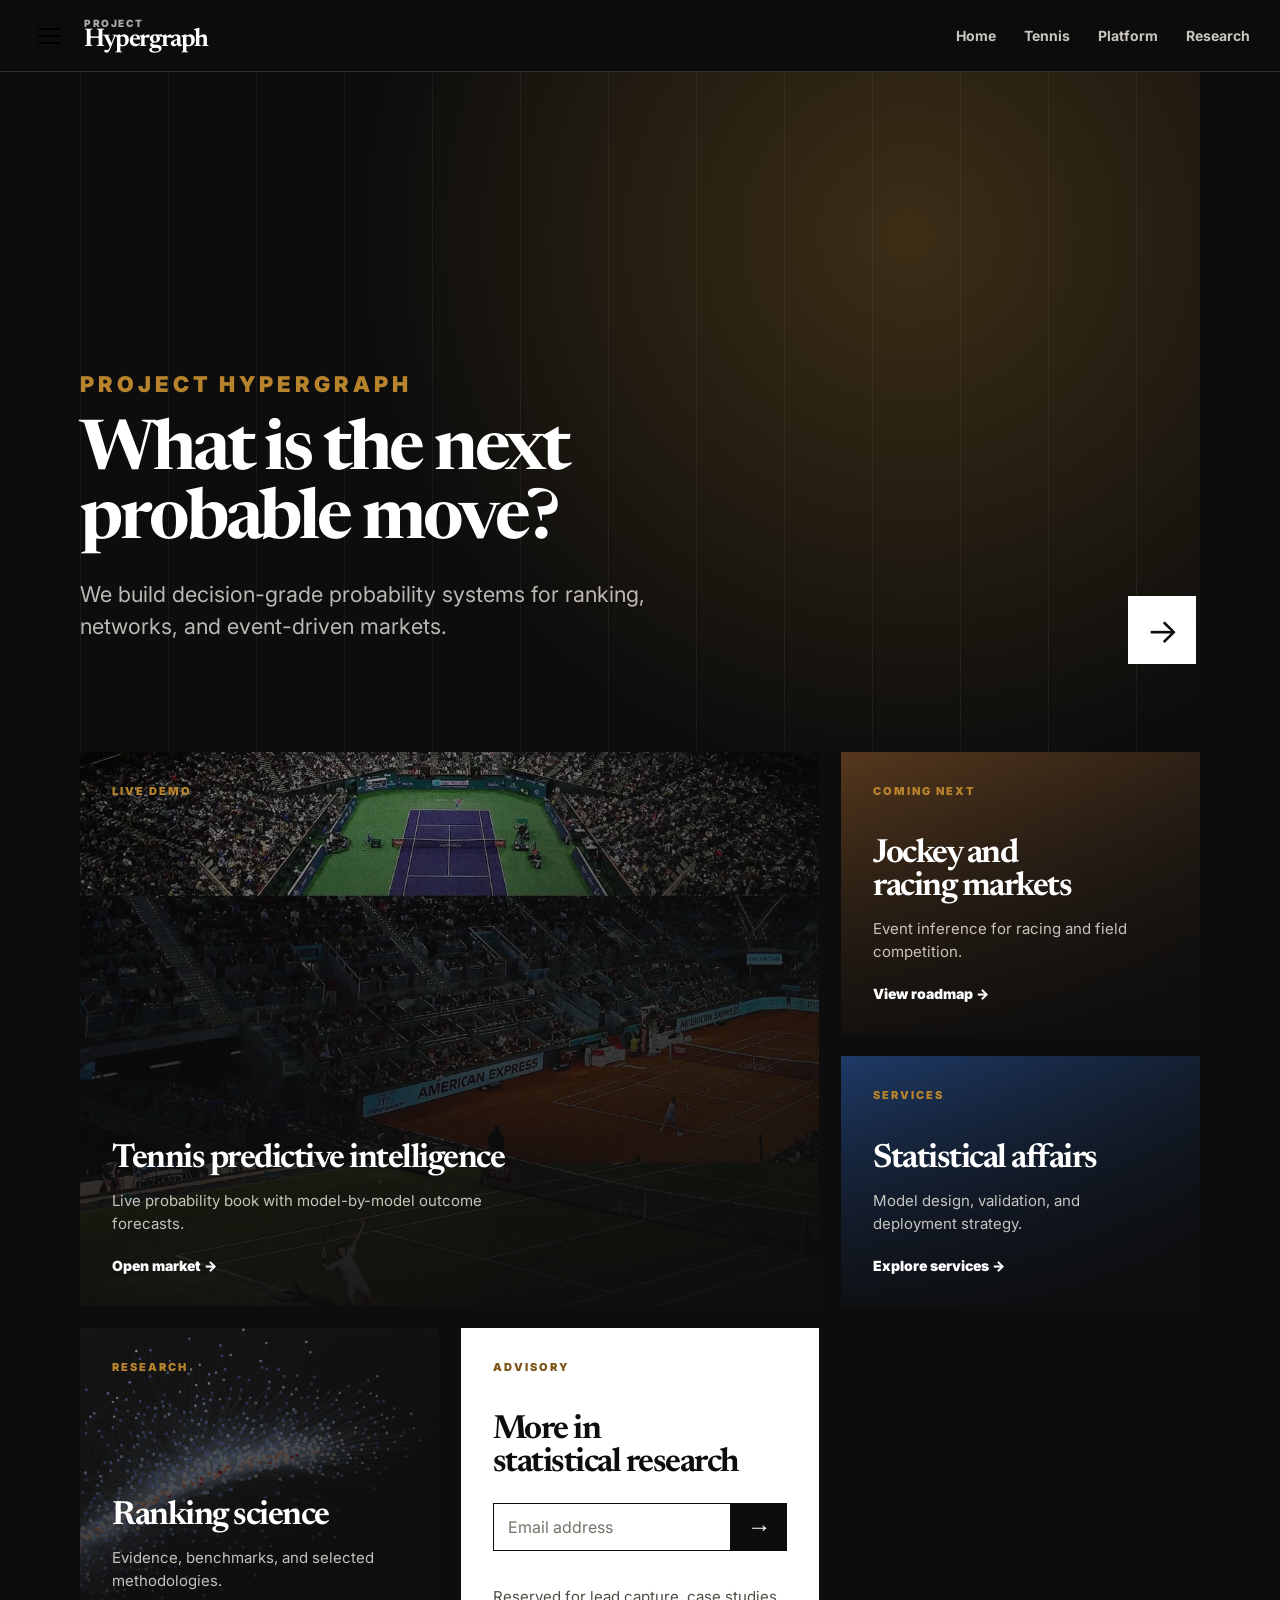
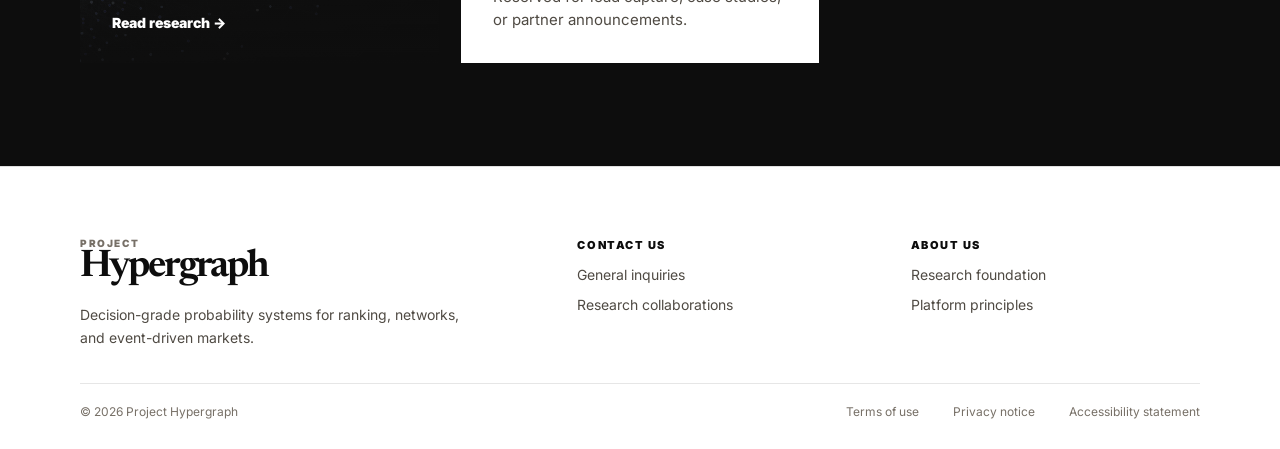
==== commit d6e1fbea: "Apply copy edits; drop benchmark badges; guard missing highlight strip" ====
--- a/docs/index.html
+++ b/docs/index.html
@@ -63,21 +63,21 @@
       <a class="market-card large tennis-card" href="tennis.html">
         <span class="card-kicker">Live demo</span>
         <h2>Tennis predictive intelligence</h2>
-        <p>ATP probability book with model-by-model outcome forecasts.</p>
+        <p>Live probability book with model-by-model outcome forecasts.</p>
         <span class="card-action">Open market &rarr;</span>
       </a>
 
       <a class="market-card jockey-card" href="platform.html">
         <span class="card-kicker">Coming next</span>
         <h2>Jockey and racing markets</h2>
-        <p>Ranking-based event probability for racing and field competition.</p>
+        <p>Event inference for racing and field competition.</p>
         <span class="card-action">View roadmap &rarr;</span>
       </a>
 
       <a class="market-card advisory-card" href="#advisory">
         <span class="card-kicker">Services</span>
         <h2>Statistical affairs</h2>
-        <p>Commercial model design, validation, and deployment strategy.</p>
+        <p>Model design, validation, and deployment strategy.</p>
         <span class="card-action">Explore services &rarr;</span>
       </a>
 
@@ -90,7 +90,7 @@
 
       <article class="market-card subscribe-card" id="advisory">
         <span class="card-kicker">Advisory</span>
-        <h2>For teams building predictive products.</h2>
+        <h2>More in statistical research</h2>
         <form class="subscribe-form">
           <input type="email" placeholder="Email address" aria-label="Email address">
           <button type="button" aria-label="Subscribe">&rarr;</button>
